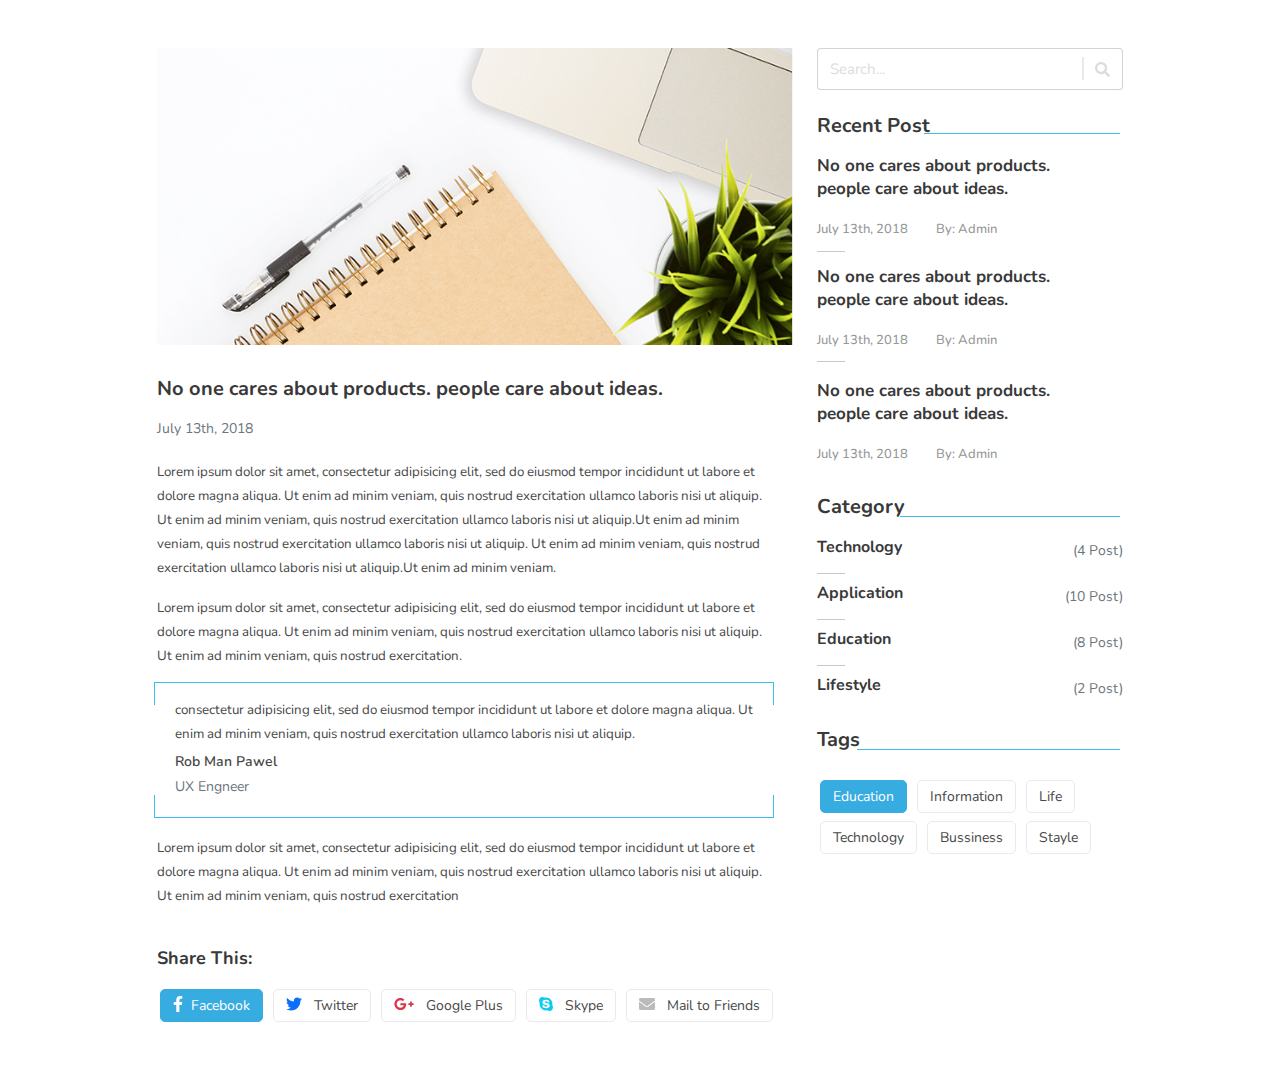
==== blog-page-details.html @ 8f1d8640 "Blog-Post Page Section And Blog Details Page Section Done" ====
<!DOCTYPE html>
<html lang="en">
<head>

 <!--   |---------------------------|
       |      Meta Tags Here       |
      |---------------------------| -->
	<!-- Charecter set -->
	<meta charset="UTF-8">
	<!--turn off IE compatibility mode -->
	<meta http-equiv="X-UA-Compatible" content="IE=edge">
	<!-- View Port -->
	<meta name="viewport" content="width=device-width, initial-scale=1.0" />

 <!--   |---------------------------|
       |    Website Onpage SEO     |
      |---------------------------| -->
	
  <!-- this is title -->
	<title>Apps Landing Blog Website</title>
	<!-- Keyword -->
	<meta name="Keyword" content=" apps landing page, blog website, blog page, blog apps page">
	<!-- Meta Description -->
	<meta name="description" content="160 characters">

      <!--
       |---------------------------|
       |    All Css File Here      |
       |---------------------------|
       -->
	
  	<!-- css for bootstrap -->
	<link rel="stylesheet" href="./assets/css/bootstrap.min.css">

	<!-- css for Fontawesome -->
	<link rel="stylesheet" type="text/css" href="./assets/css/all.min.css">

	<!-- responsive css file -->
	<link rel="stylesheet" type="text/css" href="./assets/css/responsive.css">

	<!-- nunito fonts  -->
	<link rel="preconnect" href="https://fonts.googleapis.com">
	<link rel="preconnect" href="https://fonts.gstatic.com" crossorigin>
	<link href="https://fonts.googleapis.com/css2?family=Nunito:wght@400;700&display=swap" rel="stylesheet">

	<!-- my css file -->
	<link rel="stylesheet" type="text/css" href="./assets/css/style.css">
	

</head>
<body>

<!--    |....................................|
       |			Content Here			|
      |....................................| -->
<!-- 			NOTE: 
	1. Here We have used font awesome 5, don't take font awesome 6 icons. Use font awesome 5 icons here 
	2. We have used bootstrap 5, so don't use bootstrap 4 codes.
	3. Before write code, go to trello once more, look at your work, which section you are mentioned.
	4. In the below, comments your name side of your working section

-->

<!--banner -- Our Blog Details Start-->
<!--banner -- Our Blog Details End-->



<!-- font-family: 'Nunito', sans-serif; -->


	
	<!-- --------------------------------------
			Blog Post Start
	---------------------------------------- -->
	<section class="my-5 blog-post">
		<div class="container custom-width">
			<div class="row">
				<!-- left sidebar blog content area start-->
				<div class="col-lg-8 left-sidebar">
					<div class="card border-0 mb-4">
						<img src="images/blog-img5.jpg" class="card-img-top img-fluid" alt="Blog Image">
						<div class="card-body mt-3 ps-0">
							<h5 class="card-title heading-color">No one cares about products. people care about ideas.</h5>
							<p class="card-text pt-1 pb-3"><small class="text-muted">July 13th, 2018</small></p>
							<p class="card-text paragraph">Lorem ipsum dolor sit amet, consectetur adipisicing elit, sed do eiusmod tempor incididunt ut labore et dolore magna aliqua. Ut enim ad minim veniam, quis nostrud exercitation ullamco laboris nisi ut aliquip. Ut enim ad minim veniam, quis nostrud exercitation ullamco laboris nisi ut aliquip.Ut enim ad minim veniam, quis nostrud exercitation ullamco laboris nisi ut aliquip. Ut enim ad minim veniam, quis nostrud exercitation ullamco laboris nisi ut aliquip.Ut enim ad minim veniam.</p>

							<p class="card-text paragraph pt-3">Lorem ipsum dolor sit amet, consectetur adipisicing elit, sed do eiusmod tempor incididunt ut labore et dolore magna aliqua. Ut enim ad minim veniam, quis nostrud exercitation ullamco laboris nisi ut aliquip. Ut enim ad minim veniam, quis nostrud exercitation.</p>

							<div class="rob-man">
								<p class="card-text paragraph pt-3">consectetur adipisicing elit, sed do eiusmod tempor incididunt ut labore et dolore magna aliqua. Ut enim ad minim veniam, quis nostrud exercitation ullamco laboris nisi ut aliquip. </p>
								<h6 class="pt-2">Rob Man Pawel</h6>
								<p class="card-text pb-3"><small class="text-muted">UX Engneer</small></p>
							</div>

							<p class="card-text paragraph pt-1">Lorem ipsum dolor sit amet, consectetur adipisicing elit, sed do eiusmod tempor incididunt ut labore et dolore magna aliqua. Ut enim ad minim veniam, quis nostrud exercitation ullamco laboris nisi ut aliquip. Ut enim ad minim veniam, quis nostrud exercitation </p>
						</div>
					</div>
					<div class="share">
						<h6 class="card-title fw-bold heading-color">Share This:</h6>
						<div class="tags mt-3">
							<a href="#" class="active"><i class="fab fa-facebook-f"></i> &nbsp;Facebook</a>
							<a href="#"><i class="fab fa-twitter text-primary"></i> &nbsp; Twitter</a>
							<a href="#"><i class="fab fa-google-plus-g text-danger"></i> &nbsp; Google Plus</a>
							<a href="#"><i class="fab fa-skype text-info"></i> &nbsp; Skype</a>
							<a href="#" class=""><i class="fas fa-envelope envelop"></i> &nbsp; Mail to Friends</a>
						</div>
					</div>

				</div>
				<!-- left sidebar blog content area end-->

				<!-- right sidebar recent post area start-->
				<div class="col-lg-4 right-sidebar margin">
					<div class="input-group mb-3">
						<input type="text" class="form-control py-2 border-end-0" placeholder="Search...">
						<span class="input-group-text bg-transparent border-start-0" id="basic-addon1"><i class="fas fa-search"></i></span>
					</div>
					<!-- recent post -->
					<div class="recent-post mt-4">
						<h4 class="text-capitalize heading-color">recent post</h4>
						<div class="card border-0">
							<div class="card-body ps-0 pb-1">
								<h5 class="card-title pb-2 heading-color">No one cares about products. people care about ideas.</h5>
								<h6 class="card-subtitle mb-2 text-muted d-inline-block">July 13th, 2018</h6>
								<h6 class="card-subtitle mb-2 text-muted d-inline-block ps-4">By: Admin</h6>
								<hr>
							</div>
						</div>
						<div class="card border-0">
							<div class="card-body ps-0 pb-2 pt-1">
								<h5 class="card-title pb-2 heading-color">No one cares about products. people care about ideas.</h5>
								<h6 class="card-subtitle mb-2 d-inline-block">July 13th, 2018</h6>
								<h6 class="card-subtitle mb-2 d-inline-block ps-4">By: Admin</h6>
								<hr>
							</div>
						</div>
						<div class="card border-0">
							<div class="card-body ps-0 pb-2 pt-1">
								<h5 class="card-title pb-2 heading-color">No one cares about products. people care about ideas.</h5>
								<h6 class="card-subtitle mb-2 d-inline-block">July 13th, 2018</h6>
								<h6 class="card-subtitle mb-2 d-inline-block ps-4">By: Admin</h6>
							</div>
						</div>
					</div>

					<!-- categories -->
					<div class="categories mt-3">
						<h4 class="text-capitalize heading-color">category</h4>
						<ul class="ps-0 pt-3  d-flex justify-content-between">
							<li class="fw-bold heading-color">Technology</li>
							<p class="card-text"><small class="text-muted">(4 Post)</small></p>
						</ul>
						<hr>
						<ul class="ps-0 pt-0 d-flex justify-content-between">
							<li class="fw-bold heading-color">Application</li>
							<p class="card-text"><small class="text-muted">(10 Post)</small></p>
						</ul>
						<hr>
						<ul class="ps-0 pt-0 d-flex justify-content-between">
							<li class="fw-bold heading-color">Education</li>
							<p class="card-text"><small class="text-muted">(8 Post)</small></p>
						</ul>
						<hr>
						<ul class="ps-0 pt-0 d-flex justify-content-between">
							<li class="fw-bold heading-color">Lifestyle</li>
							<p class="card-text"><small class="text-muted">(2 Post)</small></p>
						</ul>
					</div>

					<!-- tags -->
					<div class="tags mt-4">
						<h4 class="text-capitalize mb-4 heading-color">tags</h4>
						<a href="#" class="active">Education</a>
						<a href="#">Information</a>
						<a href="#">Life</a>
						<a href="#">Technology</a>
						<a href="#">Bussiness</a>
						<a href="#">Stayle</a>
					</div>
				</div>
				<!-- right sidebar recent post area end-->
			</div>
		</div>
	</section>
	<!-- --------------------------------------
			Blog Post end
	---------------------------------------- -->






<!-- footer section Start -->
<!-- footer section End -->





	<!--|---------------------------|
       |    All Js File Here       |
      |---------------------------| -->
	<!-- jQuery 3.5.1 Verson File -->
	<script src="./assets/js/jquery-3.5.1.js"></script>
	<!-- js for popper -->
	<script src="./assets/js/popper.js"></script>
	<!-- js fo bootstrap -->
	<script src="./assets/js/bootstrap.min.js"></script>
	<!-- js for fontawesome -->
	<script src="./assets/js/all.min.js"></script>
	<!-- External js  -->
	<script src="./assets/js/app.js"></script>


</body>
</html>
---- assets/css/responsive.css ----
/*Blog Post Responsive Start*/
.custom-width{
	width: 990px;
}
.right-sidebar .recent-post h4,
.right-sidebar .categories h4,
.tags h4{
	position: relative;
}
.right-sidebar .recent-post h4::after{
  content: '';
  display: block;
  clear: both;
  border-bottom: 1px solid #3CBCED;
  position: absolute;
  top: 78%;
  left: 35%;
  height: 1px;
  width: 64%;
}
.right-sidebar .categories h4::after{
   content: '';
  display: block;
  clear: both;
  border-bottom: 1px solid #3CBCED;
  position: absolute;
  top: 88%;
  left: 27%;
  height: 1px;
  width: 72%;
}
.tags h4::after{
   content: '';
  display: block;
  clear: both;
  border-bottom: 1px solid #3CBCED;
  position: absolute;
  top: 88%;
  left: 13%;
  height: 1px;
  width: 86%;
}
@media all and (max-width: 768px){
	.custom-width{
		width: inherit;
	}
	.right-sidebar .recent-post h4::after{
		left: 20% !important;
		width: 80% !important;
		top: 82% !important;
	}
	.right-sidebar .categories h4::after{
		left: 15% !important;
		width: 85% !important;
	}
	.tags h4::after{
		left: 8% !important;
		width: 92% !important;	
	}
	.blog-post .card .paragraph{
		font-size: 14px;
		line-height: 28px;
	}
	.pagination{
		justify-content: center !important;
	}
}
@media all and (max-width: 988px){
	.margin{
		margin-top: 50px;
	}
	.right-sidebar .recent-post h4::after{
		left: 16%;
		width: 84%;
	}
	.right-sidebar .categories h4::after{
		left: 11%;
		width: 89%;
	}
	.tags h4::after{
		left: 5%;
		width: 95%;
	}
}
@media all and (max-width: 384px){
	.right-sidebar .recent-post h4::after{
		left: 29% !important;
		width: 71% !important;
	}
	.right-sidebar .categories h4::after{
		left: 22% !important;
		width: 78% !important;
	}
	.tags h4::after{
		left: 11% !important;
		width: 89% !important;
	}
	.blog-post .card .mybtn{
		font-size: 14px !important;
	}
	.rob-man{
	  padding: 0 10px;;
	}
	.rob-man::before{
		width: 105%;
	}
	.rob-man::after{
		width: 105%;
	}
}
/*Blog Post Responsive End*/
---- assets/css/style.css ----
/*----------------------------------------------------------------------------------

	Template Name: Apps Landing Blog Website
	Template URL: "Demo Live server here"
	Description: Blog website for Multiple pages
	Author: Muhammad Asif
	Author URL: https://www.muhammadasif10.blogspot.com
	License: MIT LICENSE 
	Version: 
-----------------------------------------------------------------------------------

	1. Typography
	2. Header Area
	3. Getting Started
	4. Design Area
	5. Community Area
	6. Subscribe Area
	7. Download Area
	8. Footer Area
-----------------------------------------------------------------------------------*/


/************** 1. Typography ************************/
*,
*::after,
*::before{
	margin: 0;
	padding: 0;
	box-sizing: border-box;
	list-style: none;
	text-decoration: none;
}

h1, 
h2, 
h3, 
h4, 
h5, 
h6, 
a, 
p,
ul{
	margin: 0;
}
p{
	/* color: #848789; */
	line-height: 30px;
}

body{
	scroll-behavior: smooth;
}

/* Nav Bar section Start */
/* Nav Bar section End */






/* Hero section Start */
/* Hero section End */






/* Why use this app section Start */
/* Why use this app section End */






/* Awesome apps features Start */
/* Awesome apps features End */






/* Apps screenshots Start */
/* Apps screenshots End */







/* How does this app work Start */
/* How does this app work End */







/* Easy Pricing plan Start */
/* Easy Pricing plan End */






/* Latest story Start */
/* Latest story End */






/* Footer section Start */
/* Footer section End */




/* ===========Blog Page Details========= */

/* banner -- Read from our blogs Start */
/* banner -- Read from our blogs End */







/* Blog Posts Section Start */
/* Blog Posts Section End */





/* Footer section Start */
/* Footer section End */




/* =============Blog Post=============== */

/* Our Blog Details Start */
/* Our Blog Details End */

         
/*--------------------------------
				Blog Post Start
--------------------------------*/
.blog-post{
	font-family: 'Nunito', sans-serif !important;
}
.heading-color{
	color: #393939 !important;
}
.blog-post .card .card-title,
.blog-post .mybtn,
.page-item .page-link,
.right-sidebar h4{
	font-weight: 700;
}
.blog-post .card .card-title,
.right-sidebar h4{
	font-size: 20px;
}
.blog-post .card .paragraph{
	color: #484848;
	font-size: 13.3px;
	line-height: 24px;
}
.blog-post .card .mybtn{
	background-image: linear-gradient(to right, #00baff 0%, #0af 21%, #133272 100%);
	border-radius: 50px;
	padding: 6px 35px;
	transition-delay: 1s;
	font-size: 15px;
}
.blog-post .mybtn:hover{
	background-image: linear-gradient(to left, #00baff 0%, #0af 21%, #133272 100%);
}
/*pagination*/
.page-item .page-link{
	border-radius: 50px !important;
	padding: 5px 12px;
	font-size: 17px;
	text-align: center;
	height: 35px;
	width: 35px;
}
.page-item:first-child .page-link{
	margin-right: 30px;
}
.page-item:first-child .page-link:hover{
	background: #39bced;
	border: 1px solid #39bced;
	color: white;
}
.page-item:first-child .page-link,
.page-item .link{
	border: 1px solid #e1e0e0;
	color: #39bced;
}
.page-item:last-child .page-link{
	background: #39bced;
	border: 1px solid #39bced;
	margin-left: 15px;
}
.page-item .link{
	color: #484848;
	position: relative;
	margin: 0 17px;
}
.page-link.link::before {
  content: '';
  display: block;
	clear: both;
	border: 1px solid #e1e0e0;
	width: 17px;
	transform: rotate(0deg);
	position: absolute;
	top: 49%;
	left: -50%;
}
.page-item:nth-child(5) .page-link::after{
	content: '';
  display: block;
	clear: both;
	border: 1px solid #e1e0e0;
	width: 17px;
	transform: rotate(0deg);
	position: absolute;
	top: 49%;
	right: -50%;
}
/*right-sidebar*/
.right-sidebar input::placeholder,
.right-sidebar .input-group span{
	color: #dcdce0 !important;
	font-size: 15px;
}
.right-sidebar .input-group span{
	position: relative;
}
.right-sidebar .input-group span::before{
	content: '';
	display: block;
	clear: both;
	border: 1px solid #dddde09c;
	position: absolute;
	top: 20%;
	left: -2%;
	height: 23px;
	width: 1px;
}
.tags a{
	text-decoration: none;
	padding: 5px 12px;
	margin: 4px 3px;
	display: inline-block;
	border-radius: 5px;
	border: 1px solid #dddde09c;
	color: #484848;
	font-size: 14px;
}
.tags .active,
.tags a:hover,
.tags a:hover .svg-inline--fa{
	background: #36ace1;
	color: white !important;
	border: 1px solid #36ace1;
}
.tags .svg-inline--fa{
	font-size: 16px !important;
}
.right-sidebar .recent-post .card-title{
	font-size: 17px;
	line-height: 23px;
}
.right-sidebar .recent-post .card-subtitle{
	font-size: 13px;
	color: #969898 !important;
}
.right-sidebar hr{
	margin: 5px 0 !important;
	width: 28px;
}
.right-sidebar .categories hr{
	margin: 7px 0 !important;
}
/*blog-details page */
.rob-man{
  padding: 0 18px;
  margin: 14px 0;
  position: relative;
}
.rob-man::after {
  content: '';
  display: block;
  clear: both;
  border-bottom: 1px solid #3CBCED;
  border-right: 1px solid #3CBCED;
  height: 23px;
  width: 100%;
  border-left: 1px solid #3CBCED;
  position: absolute;
  bottom: 0;
  left: -3px;
}
.rob-man::before {
  content: '';
	display: block;
	clear: both;
	border-top: 1px solid #3CBCED;
	border-right: 1px solid #3CBCED;
	height: 23px;
	width: 100%;
	border-left: 1px solid #3CBCED;
	position: absolute;
	top: 0;
	left: -3px;
}
.rob-man h6{
	font-size: 14px;
	font-weight: 600;
	color: #484848;
}
.share h6{
	font-size: 18px;
}
.share .envelop{
	color: #bbbbbb;
}
/*--------------------------------
				Blog Post End
--------------------------------*/





/* Related Post + Comments start */
/* Related Post + Comments end */







/* Footer section Start */
/* Footer section End */
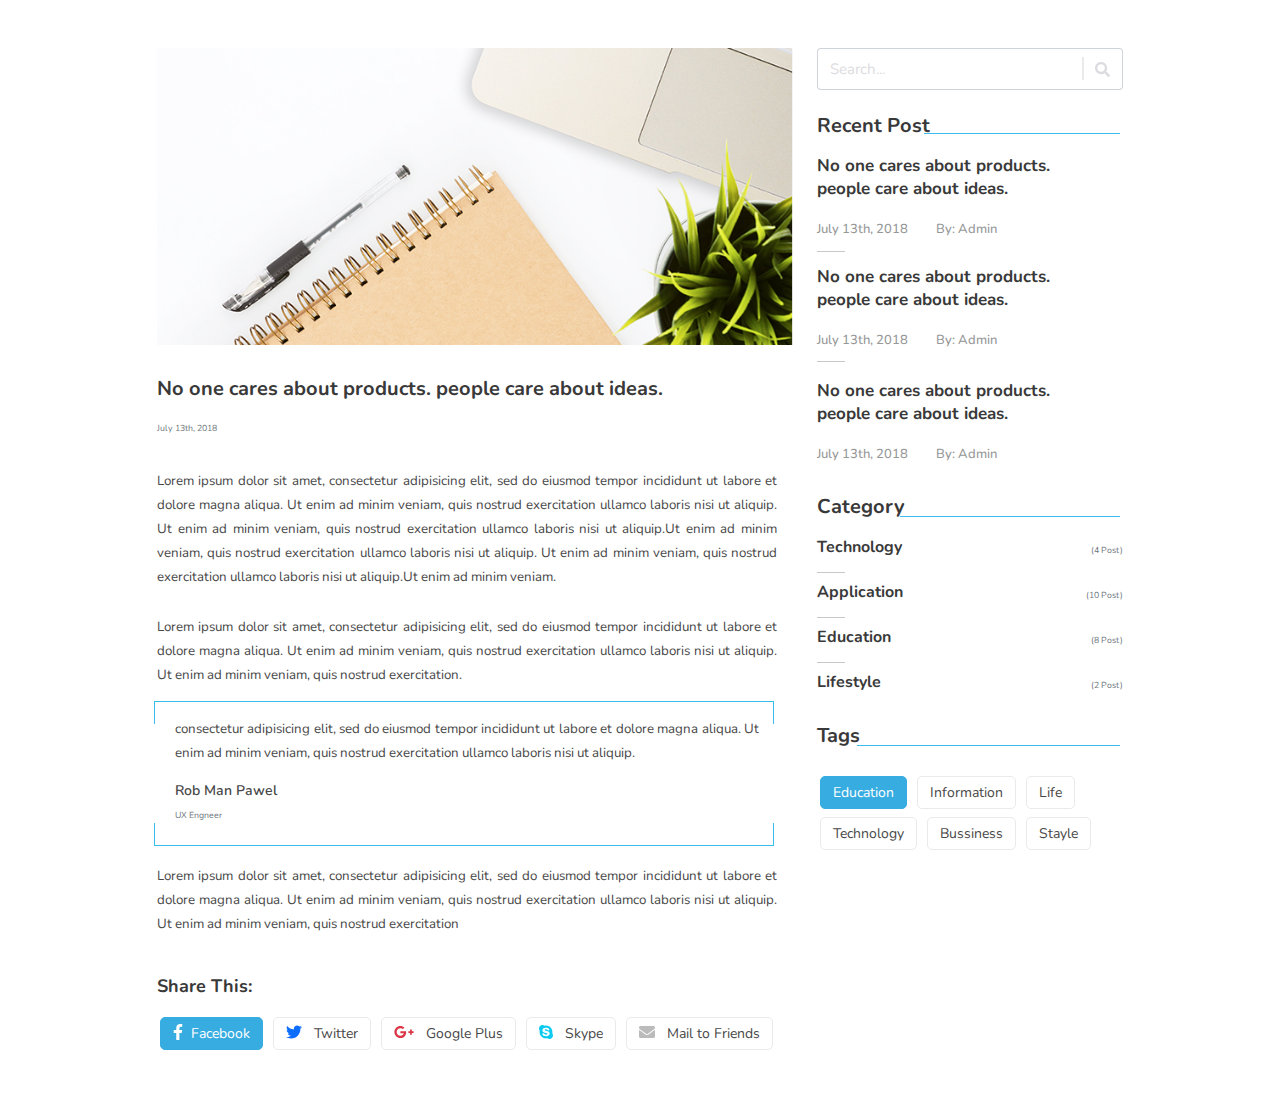
==== commit 4e03aeb8: "merge #2 section from Sadia & did Awesome work" ====
--- a/blog-page-details.html
+++ b/blog-page-details.html
@@ -71,7 +71,7 @@
 
 	
 	<!-- --------------------------------------
-			Blog Post Start
+			Blog Post Start Sadia Haque
 	---------------------------------------- -->
 	<section class="my-5 blog-post">
 		<div class="container custom-width">
--- a/assets/css/responsive.css
+++ b/assets/css/responsive.css
@@ -1,4 +1,5 @@
-/*Blog Post Responsive Start*/
+
+/*Blog Post Responsive Start Sadia Haque*/
 .custom-width{
 	width: 990px;
 }
@@ -108,4 +109,152 @@
 		width: 105%;
 	}
 }
-/*Blog Post Responsive End*/+/*Blog Post Responsive End Sadia Haque*/
+
+
+/* ---Awesome app feature start--- */
+@media only screen and (max-width: 990px) {
+	.vertical-row {
+	 width: 100%;
+	}
+	.profile-logo img{
+		width: 15%;
+		position:absolute;
+		top: 50%;
+		left: 15%;
+	}
+  }
+
+@media only screen and (max-width: 770px) {
+	.vertical-row {
+	 width: 100%;
+	}
+	.profile-logo img{
+		width: 15%;
+		position:absolute;
+		top: 90%;
+		left: 15%;
+	}
+	.make-profile h3,p{
+		margin-bottom: 0;
+	}
+	.make-profile p{
+		line-height: 80%;
+	}
+  }
+  @media only screen and (max-width: 576px) {
+	.vertical-row {
+	 width: 100%;
+	}
+	.profile-logo img{
+		width: 4%;
+		position:absolute;
+		top: 20%;
+		left: 15%;
+	}
+  
+    .vertical-row-profile{
+        position: absolute;
+        margin-top: 2px;
+    }
+    .make-profile{
+
+        position: absolute;
+        left: 20%;
+        bottom: 0;
+        }
+
+    .make-profile h3{
+        font-size: 7px;
+    }
+	.make-profile h3,p{
+		margin-bottom: 0;
+	}
+	.make-profile p{
+
+		font-size: 5px;
+	}
+  }
+/* ---Awesome app feature End--- */
+
+/* How does this app work Start */
+@media  (min-width: 1414px){
+	.bg1 img{
+	  height: 250px;
+	  width: 100%;
+
+	  position: relative;
+	  overflow: hidden;
+	  display: block;
+}
+.bg2 img{
+	 height: 250px;
+	 width: 100%;
+	 position: absolute;
+  
+    top: 25px;
+    right: 50px;
+    z-index: 1;
+    
+
+      
+}
+.root{
+	 position: relative;
+
+}
+.right{
+	 height: 190px;
+    width: 250px;
+    position: absolute;
+    top: 120px;
+    right: 540px;
+    display: block;
+    z-index: 1;
+
+}
+
+
+}
+@media  (max-width: 768px) {
+	.write{
+	margin-top: 220px;
+}
+
+.bg1 img{
+	  height: 250px;
+	  width: 300px;
+
+	  position: relative;
+	  overflow: hidden;
+	  display: block;
+}
+.bg2 img{
+	 height: 250px;
+	 width: 325px;
+	 position: absolute;
+  
+    top: 25px;
+    right: 50px;
+    z-index: 1;
+    
+
+      
+}
+.root{
+	 position: relative;
+
+}
+.right{
+	 height: 190px;
+    width: 150px;
+    position: absolute;
+    top: 570px;
+    right: 240px;
+    display: block;
+    z-index: 1;
+
+}
+ 
+}
+/* How does this app work End */
--- a/assets/css/style.css
+++ b/assets/css/style.css
@@ -49,6 +49,8 @@
 
 body{
 	scroll-behavior: smooth;
+	margin: 0;
+	padding: 0;
 }
 
 /* Nav Bar section Start */
@@ -76,14 +78,122 @@
 
 
 /* Awesome apps features Start */
-/* Awesome apps features End */
-
-
-
-
-
-
-/* Apps screenshots Start */
+.container-back{
+	background-image: url("images/pricing-bg.png");
+	height: 400px;
+	z-index: 999;
+}
+.awesome h2{
+	padding: 30px;
+	text-align: center;
+}
+.awesome p{
+	padding: 0 100px;
+	text-align: center;
+}
+.img img{
+	width: 100%;
+	padding: 30px;
+}
+.angle {
+color:  #36ace1;
+background: #d7eef9;
+margin: 5px;
+border: 0;
+width: 30px;
+height: 30px;
+border-radius: 50%;
+text-align: center;
+padding: 0px 2px;
+
+
+}
+.angle:hover{
+	color: #d7eef9;
+	background: #36ace1;
+}
+
+
+.vertical-row{
+	margin-left: 20px;
+	border-left: 1px solid #36ace1;
+	height: 28%;
+	position: relative;
+}
+.profile-logo img{
+	width: 15%;
+	position:absolute;
+	top: 20%;
+	left: 15%;
+}
+.vertical-row-profile{
+	position: absolute;
+	margin-top: 50px;
+}
+
+.vertical-row-in1{
+	border: 1px solid #22499c;
+	margin-left: 20px;
+}
+.vertical-row-in2{
+	border: 1px solid #22499c;
+	margin-left: 20px;
+	display: none;
+	
+}
+.vertical-row-in3{
+	border: 1px solid #22499c;
+	margin-left: 20px;
+	display: none;
+	
+}
+.make-profile{
+position: absolute;
+right: 0;
+left: 40%;
+margin-top: 45px;
+}
+.make-profile h3{
+	font-weight: bold;
+}
+.make-profile h3,p{
+	text-align: justify;
+    font-size: 10px;
+	margin-bottom: 10px;
+}
+.make-profile p{
+	line-height: 100%;
+}
+ /* Awesome apps features End */
+ /* Apps screenshots Start */
+/* Slider CSS */
+.carousel {
+	position: relative;
+	height: 600px;
+	margin-top: 150px;
+	perspective: 1500px;
+  }
+  
+  .carousel .carousel-item {
+	width: 250px;
+  }
+  
+  .carousel .carousel-item img {
+	height: 300px;
+	max-width: 170px;
+	transform: translateX(1px) translateY(-90px);
+  }
+  
+  .mobile {
+	width: 257px;
+	height: 349px;
+	position: absolute;
+	top: 40%;
+	left: 49%;
+	transform: translate(-50%, -50%);
+	z-index: 1000,
+  }
+ 
 /* Apps screenshots End */
 
 
@@ -92,7 +202,49 @@
 
 
 
+
+
+
+
 /* How does this app work Start */
+.write{
+	margin-top: 220px;
+}
+
+.bg1 img{
+	  height: 500px;
+	  width: 600px;
+
+	  position: relative;
+	  overflow: hidden;
+	  display: block;
+}
+.bg2 img{
+	 height: 500px;
+	 width: 650px;
+	 position: absolute;
+  
+    top: 50px;
+    right: 55px;
+    z-index: 1;
+    
+
+      
+}
+.root{
+	 position: relative;
+
+}
+.right{
+	 height: 400px;
+    width: 396px;
+    position: absolute;
+    top: 142px;
+    right: 280px;
+    display: block;
+    z-index: 1;
+
+}
 /* How does this app work End */
 
 
@@ -102,6 +254,73 @@
 
 
 /* Easy Pricing plan Start */
+.card0{
+	  position: relative;
+	   overflow: hidden;
+  
+  width: 100%;
+  height: 430px;
+  box-shadow: 0 8px 16px 0 rgba(0,0,0,0.2);
+}
+.card1{
+	  position: relative;
+	   overflow: hidden;
+  
+  width: 100%;
+  height: 450px;
+  box-shadow: 0 8px 16px 0 rgba(0,0,0,0.2);
+}
+.card2{
+	  position: relative;
+	   overflow: hidden;
+  
+  width: 100%;
+  height: 480px;
+  box-shadow: 0 8px 16px 0 rgba(0,0,0,0.2);
+}
+
+.card0 img{
+	height: 288px;
+	width: 130px;
+}
+.card1 img{
+	height: 288px;
+	width: 130px;
+}
+.card2 img{
+	height: 288px;
+	width: 130px;
+}
+.txt{
+	  position: absolute;
+  
+      top: 90px;
+      right: 15px;
+
+}
+.card-body h2{
+
+	background: -webkit-linear-gradient(#39bced, #22499c);
+	background-clip: text;
+	-webkit-text-fill-color: transparent;
+
+}
+.access{
+	color: #39bced;
+}
+.btn-grad {
+         	background-image: linear-gradient(to right, #39bced 0%, #3090ce  51%, #22499c  100%);
+         	border-radius: 50px;
+         
+          }
+
+.btn-grad1 {
+         	background-color:#39bced;
+         	border-radius: 50px;
+         
+          }
+
+
 /* Easy Pricing plan End */
 
 
@@ -114,6 +333,8 @@
 
 
 
+         
+         
 
 
 
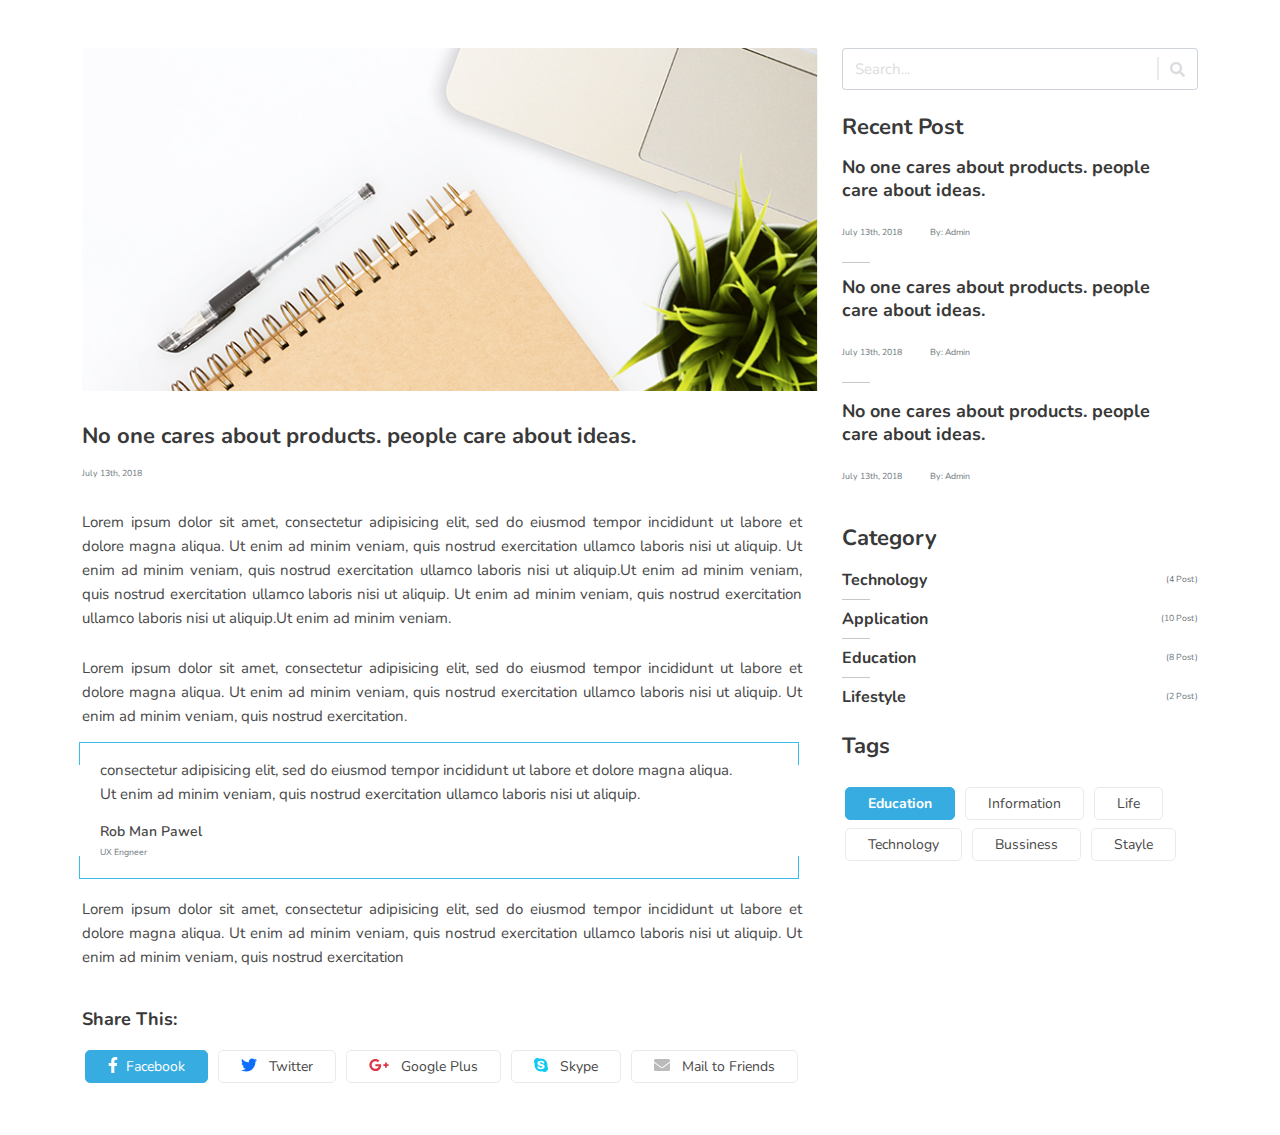
==== commit 0d0249c3: "Merge 3643eb46bd859b2c35d07d38081a5dc893aaad3b into 0aaa6faa143c7d5b6778c1097dc2ff122cf1b5f2" ====
--- a/blog-page-details.html
+++ b/blog-page-details.html
@@ -74,7 +74,7 @@
 			Blog Post Start Sadia Haque
 	---------------------------------------- -->
 	<section class="my-5 blog-post">
-		<div class="container custom-width">
+		<div class="container">
 			<div class="row">
 				<!-- left sidebar blog content area start-->
 				<div class="col-lg-8 left-sidebar">
@@ -88,7 +88,7 @@
 							<p class="card-text paragraph pt-3">Lorem ipsum dolor sit amet, consectetur adipisicing elit, sed do eiusmod tempor incididunt ut labore et dolore magna aliqua. Ut enim ad minim veniam, quis nostrud exercitation ullamco laboris nisi ut aliquip. Ut enim ad minim veniam, quis nostrud exercitation.</p>
 
 							<div class="rob-man">
-								<p class="card-text paragraph pt-3">consectetur adipisicing elit, sed do eiusmod tempor incididunt ut labore et dolore magna aliqua. Ut enim ad minim veniam, quis nostrud exercitation ullamco laboris nisi ut aliquip. </p>
+								<p class="card-text paragraph pt-3">consectetur adipisicing elit, sed do eiusmod tempor incididunt ut labore et dolore magna aliqua. <br>Ut enim ad minim veniam, quis nostrud exercitation ullamco laboris nisi ut aliquip. </p>
 								<h6 class="pt-2">Rob Man Pawel</h6>
 								<p class="card-text pb-3"><small class="text-muted">UX Engneer</small></p>
 							</div>
@@ -97,7 +97,7 @@
 						</div>
 					</div>
 					<div class="share">
-						<h6 class="card-title fw-bold heading-color">Share This:</h6>
+						<h6 class="card-title heading-color">Share This:</h6>
 						<div class="tags mt-3">
 							<a href="#" class="active"><i class="fab fa-facebook-f"></i> &nbsp;Facebook</a>
 							<a href="#"><i class="fab fa-twitter text-primary"></i> &nbsp; Twitter</a>
@@ -122,24 +122,24 @@
 						<div class="card border-0">
 							<div class="card-body ps-0 pb-1">
 								<h5 class="card-title pb-2 heading-color">No one cares about products. people care about ideas.</h5>
-								<h6 class="card-subtitle mb-2 text-muted d-inline-block">July 13th, 2018</h6>
-								<h6 class="card-subtitle mb-2 text-muted d-inline-block ps-4">By: Admin</h6>
+								<p class="card-text pb-1 d-inline-block"><small class="text-muted">July 13th, 2018</small></p>
+								<p class="card-text pb-1 d-inline-block ps-4"><small class="text-muted">By: Admin</small></p>
 								<hr>
 							</div>
 						</div>
 						<div class="card border-0">
 							<div class="card-body ps-0 pb-2 pt-1">
 								<h5 class="card-title pb-2 heading-color">No one cares about products. people care about ideas.</h5>
-								<h6 class="card-subtitle mb-2 d-inline-block">July 13th, 2018</h6>
-								<h6 class="card-subtitle mb-2 d-inline-block ps-4">By: Admin</h6>
+								<p class="card-text pb-1 d-inline-block"><small class="text-muted">July 13th, 2018</small></p>
+								<p class="card-text pb-1 d-inline-block ps-4"><small class="text-muted">By: Admin</small></p>
 								<hr>
 							</div>
 						</div>
 						<div class="card border-0">
 							<div class="card-body ps-0 pb-2 pt-1">
 								<h5 class="card-title pb-2 heading-color">No one cares about products. people care about ideas.</h5>
-								<h6 class="card-subtitle mb-2 d-inline-block">July 13th, 2018</h6>
-								<h6 class="card-subtitle mb-2 d-inline-block ps-4">By: Admin</h6>
+								<p class="card-text pb-1 d-inline-block"><small class="text-muted">July 13th, 2018</small></p>
+								<p class="card-text pb-1 d-inline-block ps-4"><small class="text-muted">By: Admin</small></p>
 							</div>
 						</div>
 					</div>
@@ -148,30 +148,30 @@
 					<div class="categories mt-3">
 						<h4 class="text-capitalize heading-color">category</h4>
 						<ul class="ps-0 pt-3  d-flex justify-content-between">
-							<li class="fw-bold heading-color">Technology</li>
+							<li class="heading-color">Technology</li>
 							<p class="card-text"><small class="text-muted">(4 Post)</small></p>
 						</ul>
 						<hr>
 						<ul class="ps-0 pt-0 d-flex justify-content-between">
-							<li class="fw-bold heading-color">Application</li>
+							<li class="heading-color">Application</li>
 							<p class="card-text"><small class="text-muted">(10 Post)</small></p>
 						</ul>
 						<hr>
 						<ul class="ps-0 pt-0 d-flex justify-content-between">
-							<li class="fw-bold heading-color">Education</li>
+							<li class="heading-color">Education</li>
 							<p class="card-text"><small class="text-muted">(8 Post)</small></p>
 						</ul>
 						<hr>
 						<ul class="ps-0 pt-0 d-flex justify-content-between">
-							<li class="fw-bold heading-color">Lifestyle</li>
+							<li class="heading-color">Lifestyle</li>
 							<p class="card-text"><small class="text-muted">(2 Post)</small></p>
 						</ul>
 					</div>
 
 					<!-- tags -->
 					<div class="tags mt-4">
-						<h4 class="text-capitalize mb-4 heading-color">tags</h4>
-						<a href="#" class="active">Education</a>
+						<h4 class="text-capitalize fw-bold mb-4 heading-color">tags</h4>
+						<a href="#" class="active fw-bold">Education</a>
 						<a href="#">Information</a>
 						<a href="#">Life</a>
 						<a href="#">Technology</a>
@@ -186,6 +186,13 @@
 	<!-- --------------------------------------
 			Blog Post end
 	---------------------------------------- -->
+
+
+
+
+
+<!-- Related post + comments start -->
+<!-- Related post + comments end -->
 
 
 
--- a/assets/css/responsive.css
+++ b/assets/css/responsive.css
@@ -1,3 +1,7 @@
+<<<<<<< HEAD
+/*Blog Post Responsive Start*/
+.right-sidebar h4{
+=======
 
 /*Blog Post Responsive Start Sadia Haque*/
 .custom-width{
@@ -6,6 +10,7 @@
 .right-sidebar .recent-post h4,
 .right-sidebar .categories h4,
 .tags h4{
+>>>>>>> d60d25ec4ef8da4c1c309f8411ab5d2e936ce1c7
 	position: relative;
 }
 .right-sidebar .recent-post h4::after{
@@ -15,9 +20,9 @@
   border-bottom: 1px solid #3CBCED;
   position: absolute;
   top: 78%;
-  left: 35%;
+  left: 33%;
   height: 1px;
-  width: 64%;
+  width: 67%;
 }
 .right-sidebar .categories h4::after{
    content: '';
@@ -26,9 +31,9 @@
   border-bottom: 1px solid #3CBCED;
   position: absolute;
   top: 88%;
-  left: 27%;
+  left: 26%;
   height: 1px;
-  width: 72%;
+  width: 74%;
 }
 .tags h4::after{
    content: '';
@@ -37,26 +42,23 @@
   border-bottom: 1px solid #3CBCED;
   position: absolute;
   top: 88%;
-  left: 13%;
+  left: 12%;
   height: 1px;
-  width: 86%;
+  width: 88%;
 }
 @media all and (max-width: 768px){
-	.custom-width{
-		width: inherit;
-	}
 	.right-sidebar .recent-post h4::after{
-		left: 20% !important;
-		width: 80% !important;
+		left: 23% !important;
+		width: 77% !important;
 		top: 82% !important;
 	}
 	.right-sidebar .categories h4::after{
-		left: 15% !important;
-		width: 85% !important;
+		left: 18% !important;
+		width: 82% !important;
 	}
 	.tags h4::after{
-		left: 8% !important;
-		width: 92% !important;	
+		left: 9% !important;
+  		width: 91% !important;
 	}
 	.blog-post .card .paragraph{
 		font-size: 14px;
@@ -71,48 +73,190 @@
 		margin-top: 50px;
 	}
 	.right-sidebar .recent-post h4::after{
-		left: 16%;
-		width: 84%;
+		left: 17%;
+	width: 83%;
 	}
 	.right-sidebar .categories h4::after{
-		left: 11%;
-		width: 89%;
+		left: 13%;
+		width: 87%;
 	}
 	.tags h4::after{
-		left: 5%;
-		width: 95%;
+		left: 6%;
+		width: 94%;
 	}
 }
 @media all and (max-width: 384px){
 	.right-sidebar .recent-post h4::after{
-		left: 29% !important;
-		width: 71% !important;
+		left: 33% !important;
+		width: 67% !important;
 	}
 	.right-sidebar .categories h4::after{
-		left: 22% !important;
-		width: 78% !important;
+		left: 25% !important;
+		width: 75% !important;
 	}
 	.tags h4::after{
-		left: 11% !important;
-		width: 89% !important;
+		left: 12% !important;
+		width: 88% !important;
 	}
 	.blog-post .card .mybtn{
 		font-size: 14px !important;
 	}
 	.rob-man{
-	  padding: 0 10px;;
-	}
-	.rob-man::before{
-		width: 105%;
-	}
+	  padding: 0 13px !important;
+	}
+	.rob-man::before,
 	.rob-man::after{
-		width: 105%;
+		width: 106% !important;
+	}
+	.blog-post .card .card-title{
+		font-size: 20px !important;
+	}
+	.blog-post .card .paragraph{
+		font-size: 13.5px !important;
+	}
+	.right-sidebar .recent-post .card-title{
+		font-size: 18px !important;
 	}
 }
 /*Blog Post Responsive End Sadia Haque*/
 
 
 /* ---Awesome app feature start--- */
+@media only screen and (max-width: 990px) {
+    .vertical-row {
+     width: 100%;
+    }
+    .profile-logo img{
+        width: 15%;
+        position:absolute;
+        top: 50%;
+        left: 15%;
+    }
+  }
+
+@media only screen and (max-width: 770px) {
+    .vertical-row {
+     width: 100%;
+    }
+    .profile-logo img{
+        width: 15%;
+        position:absolute;
+        top: 90%;
+        left: 15%;
+    }
+    .make-profile h3,p{
+        margin-bottom: 0;
+    }
+    .make-profile p{
+        line-height: 80%;
+    }
+  }
+  @media only screen and (max-width: 576px) {
+    .vertical-row {
+     width: 100%;
+    }
+    .profile-logo img{
+        width: 4%;
+        position:absolute;
+        top: 20%;
+        left: 15%;
+    }
+  
+    .vertical-row-profile{
+        position: absolute;
+        margin-top: 2px;
+    }
+    .make-profile{
+
+        position: absolute;
+        left: 20%;
+        bottom: 0;
+        }
+
+    .make-profile h3{
+        font-size: 7px;
+    }
+    .make-profile h3,p{
+        margin-bottom: 0;
+    }
+    .make-profile p{
+
+        font-size: 5px;
+    }
+  }
+
+@media all and (max-width:500px){
+    /* Hero section Start */
+    .hero {
+
+        background-position: center;
+        background-size: cover;
+    }
+    .hero .content {
+        margin-top: 152px;
+    }
+    h1 {
+        font-size: 26px!important ;
+        
+    }
+    /* Hero section ends */
+
+}
+
+@media all and (max-width:765px){
+
+    /* Hero section Start */
+    .hero .content {
+        margin-top: 60px;
+    }
+    h1 {
+        font-size: 26px!important ;
+        
+    }
+    .hero .image img {
+        margin-left: 105px !important;
+        width: 50% !important;
+    }
+    .app .col-md-4{
+        margin-top: 15px;;
+    }
+    /* Hero section ends */
+
+   
+}
+@media all and (max-width:921px){
+
+    /* Hero section Start */
+    .hero {
+
+        background-position: center;
+        background-size: cover;
+    }
+    .hero .image img {
+        margin-left: 1px;
+        width: 100%;
+    }
+    h1 {
+        font-size: 26px;
+        
+    }
+    /* Hero section ends */
+}
+
+@media all and (max-width:1127px){
+
+    /* Hero section Start */
+    .hero .image img {
+        margin-left: 1px;
+    }
+    h1 {
+        font-size: 26px;
+        
+    }
+    /* Hero section ends */
+}
+
+
 @media only screen and (max-width: 990px) {
 	.vertical-row {
 	 width: 100%;
--- a/assets/css/style.css
+++ b/assets/css/style.css
@@ -17,6 +17,34 @@
 	6. Subscribe Area
 	7. Download Area
 	8. Footer Area
+
+	Blog Post Page
+	-----------------------
+	1. Navbar
+	2. Banner
+	3.Blog Post Section
+		* Left Sidebar
+			- Blog Post
+			- Pagination
+		* Right Sidebar
+			- Search bar
+			- Recent Post
+			- Category
+			- Tags
+
+	Blog Details Page
+	-----------------------
+	1. Navbar
+	2. Banner
+	3.Blog Post Section
+		* Left Sidebar
+			- Single Blog Post
+			- Share Button
+		* Right Sidebar
+			- Search bar
+			- Recent Post
+			- Category
+			- Tags
 -----------------------------------------------------------------------------------*/
 
 
@@ -44,33 +72,151 @@
 }
 p{
 	/* color: #848789; */
-	line-height: 30px;
+	line-height: 22px;
+	
 }
 
 body{
 	scroll-behavior: smooth;
-	margin: 0;
-	padding: 0;
-}
-
-/* Nav Bar section Start */
-/* Nav Bar section End */
-
-
-
-
-
-
-/* Hero section Start */
-/* Hero section End */
-
-
-
-
-
-
-/* Why use this app section Start */
-/* Why use this app section End */
+}
+
+h1{
+	font-size: 48px;
+	color: #2e2e2e;
+	font-family: 'Rubik', sans-serif;
+	font-weight: 700;
+	
+}
+.heading{
+	font-family: 'Rubik', sans-serif;
+	font-weight:500;
+	font-size: 36px;
+	color: #2e2e2e;
+	text-align: center;
+	padding: 80px 0px;
+}
+.para{
+	line-height: 22px;
+	color: #aaa;
+	font-size: 16px;
+	font-weight: 400;
+	text-align: center;
+}
+.title{
+	font-family: 'Nunito', sans-serif;
+	font-weight: bold;
+	font-family: 20px;
+}
+.Btn{
+	display: inline-block;
+	padding: 8px 42px;
+	font-size: 16px;
+	text-align: center;
+	text-decoration: none;
+	border-radius: 50px;
+	background-image:linear-gradient(to right,#39bced , #22499c);
+	color: white;
+	border: 0;
+	font-family: 'Nunito', sans-serif;
+	font-weight: bold;
+}
+
+
+/*====================================== Nav Bar section Start=================================== */
+.navbar .nav-link{
+	color: #aaa;
+
+}
+.navbar .nav-link:hover{
+	color: #39bced !important;
+
+}
+.navbar-light .navbar-toggler {
+    /* color: rgba(0,0,0,.55); */
+    /* border-color: rgba(0, 0, 0,0.1 ); */
+	color: #39bced !important;
+	border-color: #39bced;
+}
+/*====================================== Nav Bar section End ====================================*/
+
+
+
+
+
+
+/*====================================== Hero section Start =====================================*/
+.hero{
+	background-image: url(../../images/hero1.png);
+	height: 650px;
+	background-repeat: no-repeat;
+	background-position: right;
+	background-size: auto;
+
+}
+
+.hero .content{
+	margin-top: 200px;
+}
+.hero .content p{
+	padding: 10px 0px;
+}
+
+.hero .image img{
+	margin-top: 90px;
+	margin-left: 100px;
+}
+
+.hidden{
+	display: none
+  }
+  
+  .sliderContainer{
+	display: flex;
+	justify-content: center
+  }
+  
+  .sliderContainer>div{
+	width: 250px;
+	height: 100px;
+	background-color: #333;
+	color: #fff;
+	font-size: 25px;
+	text-transform: capitalize
+  }
+  
+  
+  .magicStartLoop{
+	display: flex;
+	justify-content: center;
+	align-items: center;
+	opacity: 1;
+	animation: op 200ms linear
+  }
+  
+  @keyframes op{
+	0%{
+	  opacity: 0
+	}
+  
+	100%{
+	  opacity: 1
+	}
+  }
+/*====================================== Hero section End=========================================== */
+
+
+
+
+
+
+/* ====================================Why use this app section Start ============================*/
+
+
+.card:hover {
+    box-shadow: 5px 5px 5px rgba(0, 0, 0, .2)
+}
+
+/*====================================== Why use this app section End ===========================*/
 
 
 
@@ -329,6 +475,12 @@
 
 
 /* Latest story Start */
+.story-title{
+	font-size:20px;
+	font-weight: 500;
+	padding: 10px 0px;
+
+}
 /* Latest story End */
 
 
@@ -347,6 +499,33 @@
 /* ===========Blog Page Details========= */
 
 /* banner -- Read from our blogs Start */
+.bolg-details{
+	background-image: url(../../images/blogd.png);
+	background-position: center;
+	background-repeat: no-repeat;
+	background-size: cover;
+	height: 450px;
+	display: flex;
+	justify-content: center;
+	align-items: center;
+}
+.bolg-details .shihab{
+	display: flex;
+	justify-content: center;
+	padding-top: 50px;
+
+
+
+}
+.bolg-details h3{
+	font-size: 48px;
+	font-weight: 700;
+
+}
+.bolg-details .icon{
+	color: #39bced;
+	margin: 2px 12px 0px 15px;
+}
 /* banner -- Read from our blogs End */
 
 
@@ -356,6 +535,7 @@
 
 
 /* Blog Posts Section Start */
+
 /* Blog Posts Section End */
 
 
@@ -382,20 +562,15 @@
 }
 .heading-color{
 	color: #393939 !important;
-}
-.blog-post .card .card-title,
-.blog-post .mybtn,
-.page-item .page-link,
-.right-sidebar h4{
-	font-weight: 700;
+	font-weight: bold;
 }
 .blog-post .card .card-title,
 .right-sidebar h4{
-	font-size: 20px;
+	font-size: 22px;
 }
 .blog-post .card .paragraph{
 	color: #484848;
-	font-size: 13.3px;
+	font-size: 15px;
 	line-height: 24px;
 }
 .blog-post .card .mybtn{
@@ -484,7 +659,7 @@
 }
 .tags a{
 	text-decoration: none;
-	padding: 5px 12px;
+	padding: 5px 22px;
 	margin: 4px 3px;
 	display: inline-block;
 	border-radius: 5px;
@@ -503,11 +678,10 @@
 	font-size: 16px !important;
 }
 .right-sidebar .recent-post .card-title{
-	font-size: 17px;
+	font-size: 18px;
 	line-height: 23px;
 }
-.right-sidebar .recent-post .card-subtitle{
-	font-size: 13px;
+.right-sidebar .recent-post .card-text{	
 	color: #969898 !important;
 }
 .right-sidebar hr{
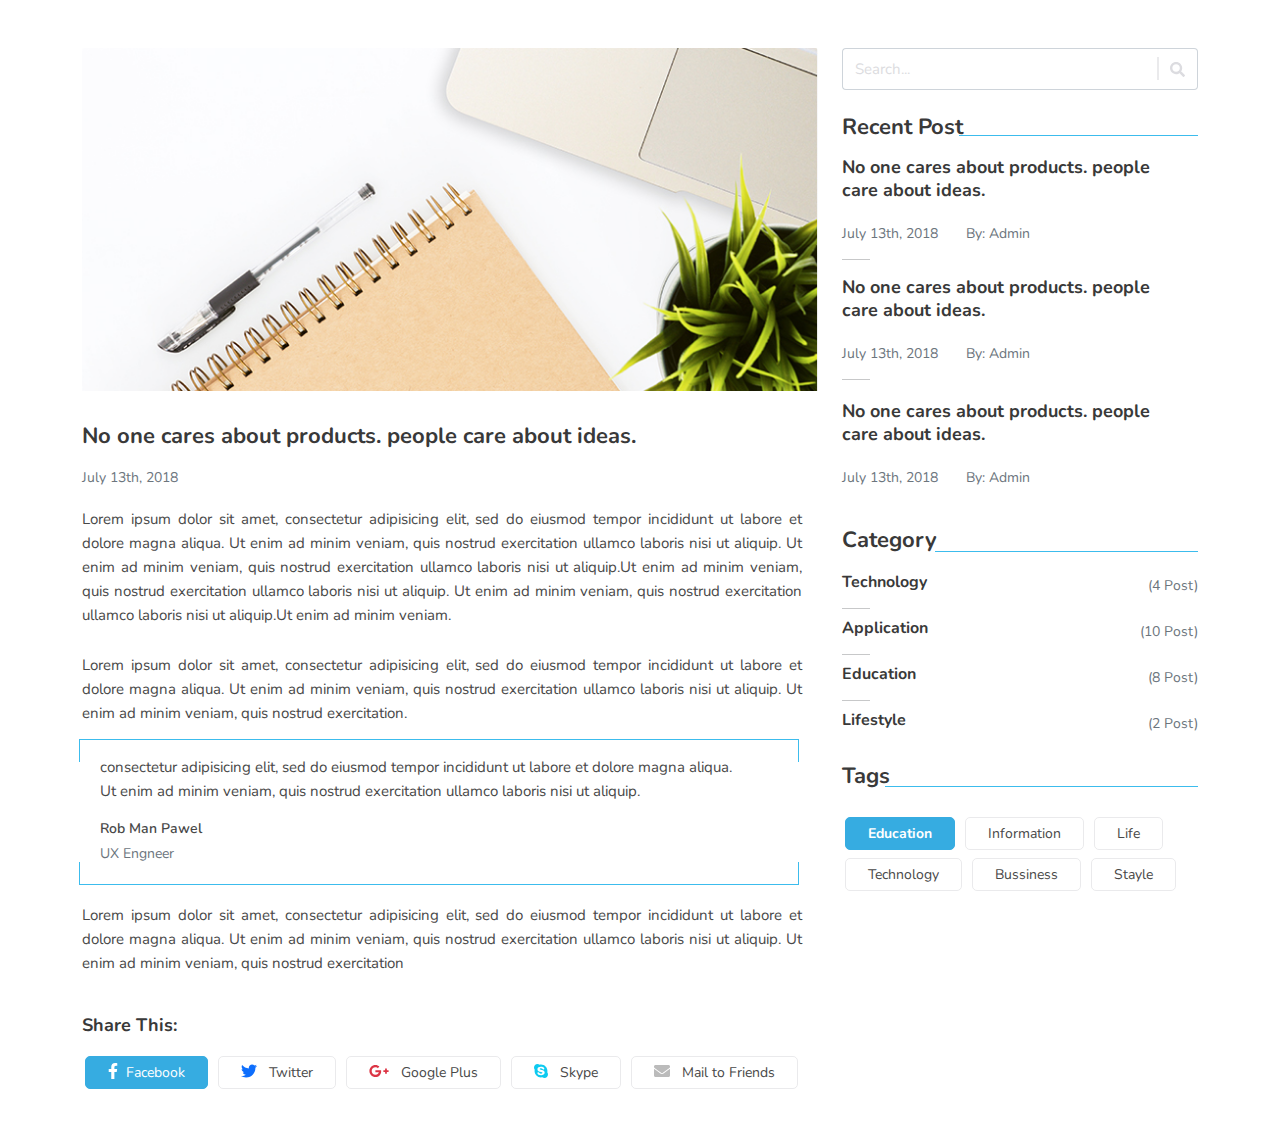
==== commit 6bfa813e: "Resolved Blog Page and Blog Details Section Sadia" ====
--- a/blog-page-details.html
+++ b/blog-page-details.html
@@ -71,7 +71,7 @@
 
 	
 	<!-- --------------------------------------
-			Blog Post Start Sadia Haque
+			Blog Post Start
 	---------------------------------------- -->
 	<section class="my-5 blog-post">
 		<div class="container">
@@ -82,7 +82,7 @@
 						<img src="images/blog-img5.jpg" class="card-img-top img-fluid" alt="Blog Image">
 						<div class="card-body mt-3 ps-0">
 							<h5 class="card-title heading-color">No one cares about products. people care about ideas.</h5>
-							<p class="card-text pt-1 pb-3"><small class="text-muted">July 13th, 2018</small></p>
+							<p class="card-text mytext py-1"><small class="text-muted">July 13th, 2018</small></p>
 							<p class="card-text paragraph">Lorem ipsum dolor sit amet, consectetur adipisicing elit, sed do eiusmod tempor incididunt ut labore et dolore magna aliqua. Ut enim ad minim veniam, quis nostrud exercitation ullamco laboris nisi ut aliquip. Ut enim ad minim veniam, quis nostrud exercitation ullamco laboris nisi ut aliquip.Ut enim ad minim veniam, quis nostrud exercitation ullamco laboris nisi ut aliquip. Ut enim ad minim veniam, quis nostrud exercitation ullamco laboris nisi ut aliquip.Ut enim ad minim veniam.</p>
 
 							<p class="card-text paragraph pt-3">Lorem ipsum dolor sit amet, consectetur adipisicing elit, sed do eiusmod tempor incididunt ut labore et dolore magna aliqua. Ut enim ad minim veniam, quis nostrud exercitation ullamco laboris nisi ut aliquip. Ut enim ad minim veniam, quis nostrud exercitation.</p>
@@ -90,7 +90,7 @@
 							<div class="rob-man">
 								<p class="card-text paragraph pt-3">consectetur adipisicing elit, sed do eiusmod tempor incididunt ut labore et dolore magna aliqua. <br>Ut enim ad minim veniam, quis nostrud exercitation ullamco laboris nisi ut aliquip. </p>
 								<h6 class="pt-2">Rob Man Pawel</h6>
-								<p class="card-text pb-3"><small class="text-muted">UX Engneer</small></p>
+								<p class="card-text pb-3 mytext"><small class="text-muted">UX Engneer</small></p>
 							</div>
 
 							<p class="card-text paragraph pt-1">Lorem ipsum dolor sit amet, consectetur adipisicing elit, sed do eiusmod tempor incididunt ut labore et dolore magna aliqua. Ut enim ad minim veniam, quis nostrud exercitation ullamco laboris nisi ut aliquip. Ut enim ad minim veniam, quis nostrud exercitation </p>
@@ -122,24 +122,24 @@
 						<div class="card border-0">
 							<div class="card-body ps-0 pb-1">
 								<h5 class="card-title pb-2 heading-color">No one cares about products. people care about ideas.</h5>
-								<p class="card-text pb-1 d-inline-block"><small class="text-muted">July 13th, 2018</small></p>
-								<p class="card-text pb-1 d-inline-block ps-4"><small class="text-muted">By: Admin</small></p>
+								<p class="card-text d-inline-block"><small class="text-muted">July 13th, 2018</small></p>
+								<p class="card-text d-inline-block ps-4"><small class="text-muted">By: Admin</small></p>
 								<hr>
 							</div>
 						</div>
 						<div class="card border-0">
 							<div class="card-body ps-0 pb-2 pt-1">
-								<h5 class="card-title pb-2 heading-color">No one cares about products. people care about ideas.</h5>
-								<p class="card-text pb-1 d-inline-block"><small class="text-muted">July 13th, 2018</small></p>
-								<p class="card-text pb-1 d-inline-block ps-4"><small class="text-muted">By: Admin</small></p>
+								<h5 class="card-title py-2 heading-color">No one cares about products. people care about ideas.</h5>
+								<p class="card-text d-inline-block"><small class="text-muted">July 13th, 2018</small></p>
+								<p class="card-text d-inline-block ps-4"><small class="text-muted">By: Admin</small></p>
 								<hr>
 							</div>
 						</div>
 						<div class="card border-0">
 							<div class="card-body ps-0 pb-2 pt-1">
-								<h5 class="card-title pb-2 heading-color">No one cares about products. people care about ideas.</h5>
-								<p class="card-text pb-1 d-inline-block"><small class="text-muted">July 13th, 2018</small></p>
-								<p class="card-text pb-1 d-inline-block ps-4"><small class="text-muted">By: Admin</small></p>
+								<h5 class="card-title py-2 heading-color">No one cares about products. people care about ideas.</h5>
+								<p class="card-text d-inline-block"><small class="text-muted">July 13th, 2018</small></p>
+								<p class="card-text d-inline-block ps-4"><small class="text-muted">By: Admin</small></p>
 							</div>
 						</div>
 					</div>
@@ -149,22 +149,22 @@
 						<h4 class="text-capitalize heading-color">category</h4>
 						<ul class="ps-0 pt-3  d-flex justify-content-between">
 							<li class="heading-color">Technology</li>
-							<p class="card-text"><small class="text-muted">(4 Post)</small></p>
+							<p class="card-text mytext"><small class="text-muted">(4 Post)</small></p>
 						</ul>
 						<hr>
 						<ul class="ps-0 pt-0 d-flex justify-content-between">
 							<li class="heading-color">Application</li>
-							<p class="card-text"><small class="text-muted">(10 Post)</small></p>
+							<p class="card-text mytext"><small class="text-muted">(10 Post)</small></p>
 						</ul>
 						<hr>
 						<ul class="ps-0 pt-0 d-flex justify-content-between">
 							<li class="heading-color">Education</li>
-							<p class="card-text"><small class="text-muted">(8 Post)</small></p>
+							<p class="card-text mytext"><small class="text-muted">(8 Post)</small></p>
 						</ul>
 						<hr>
 						<ul class="ps-0 pt-0 d-flex justify-content-between">
 							<li class="heading-color">Lifestyle</li>
-							<p class="card-text"><small class="text-muted">(2 Post)</small></p>
+							<p class="card-text mytext"><small class="text-muted">(2 Post)</small></p>
 						</ul>
 					</div>
 
--- a/assets/css/responsive.css
+++ b/assets/css/responsive.css
@@ -1,16 +1,10 @@
-<<<<<<< HEAD
+
 /*Blog Post Responsive Start*/
-.right-sidebar h4{
-=======
 
 /*Blog Post Responsive Start Sadia Haque*/
-.custom-width{
-	width: 990px;
-}
 .right-sidebar .recent-post h4,
 .right-sidebar .categories h4,
 .tags h4{
->>>>>>> d60d25ec4ef8da4c1c309f8411ab5d2e936ce1c7
 	position: relative;
 }
 .right-sidebar .recent-post h4::after{
@@ -121,142 +115,9 @@
 /*Blog Post Responsive End Sadia Haque*/
 
 
+
+
 /* ---Awesome app feature start--- */
-@media only screen and (max-width: 990px) {
-    .vertical-row {
-     width: 100%;
-    }
-    .profile-logo img{
-        width: 15%;
-        position:absolute;
-        top: 50%;
-        left: 15%;
-    }
-  }
-
-@media only screen and (max-width: 770px) {
-    .vertical-row {
-     width: 100%;
-    }
-    .profile-logo img{
-        width: 15%;
-        position:absolute;
-        top: 90%;
-        left: 15%;
-    }
-    .make-profile h3,p{
-        margin-bottom: 0;
-    }
-    .make-profile p{
-        line-height: 80%;
-    }
-  }
-  @media only screen and (max-width: 576px) {
-    .vertical-row {
-     width: 100%;
-    }
-    .profile-logo img{
-        width: 4%;
-        position:absolute;
-        top: 20%;
-        left: 15%;
-    }
-  
-    .vertical-row-profile{
-        position: absolute;
-        margin-top: 2px;
-    }
-    .make-profile{
-
-        position: absolute;
-        left: 20%;
-        bottom: 0;
-        }
-
-    .make-profile h3{
-        font-size: 7px;
-    }
-    .make-profile h3,p{
-        margin-bottom: 0;
-    }
-    .make-profile p{
-
-        font-size: 5px;
-    }
-  }
-
-@media all and (max-width:500px){
-    /* Hero section Start */
-    .hero {
-
-        background-position: center;
-        background-size: cover;
-    }
-    .hero .content {
-        margin-top: 152px;
-    }
-    h1 {
-        font-size: 26px!important ;
-        
-    }
-    /* Hero section ends */
-
-}
-
-@media all and (max-width:765px){
-
-    /* Hero section Start */
-    .hero .content {
-        margin-top: 60px;
-    }
-    h1 {
-        font-size: 26px!important ;
-        
-    }
-    .hero .image img {
-        margin-left: 105px !important;
-        width: 50% !important;
-    }
-    .app .col-md-4{
-        margin-top: 15px;;
-    }
-    /* Hero section ends */
-
-   
-}
-@media all and (max-width:921px){
-
-    /* Hero section Start */
-    .hero {
-
-        background-position: center;
-        background-size: cover;
-    }
-    .hero .image img {
-        margin-left: 1px;
-        width: 100%;
-    }
-    h1 {
-        font-size: 26px;
-        
-    }
-    /* Hero section ends */
-}
-
-@media all and (max-width:1127px){
-
-    /* Hero section Start */
-    .hero .image img {
-        margin-left: 1px;
-    }
-    h1 {
-        font-size: 26px;
-        
-    }
-    /* Hero section ends */
-}
-
-
 @media only screen and (max-width: 990px) {
 	.vertical-row {
 	 width: 100%;
--- a/assets/css/style.css
+++ b/assets/css/style.css
@@ -72,151 +72,33 @@
 }
 p{
 	/* color: #848789; */
-	line-height: 22px;
-	
+	line-height: 30px;
 }
 
 body{
 	scroll-behavior: smooth;
-}
-
-h1{
-	font-size: 48px;
-	color: #2e2e2e;
-	font-family: 'Rubik', sans-serif;
-	font-weight: 700;
-	
-}
-.heading{
-	font-family: 'Rubik', sans-serif;
-	font-weight:500;
-	font-size: 36px;
-	color: #2e2e2e;
-	text-align: center;
-	padding: 80px 0px;
-}
-.para{
-	line-height: 22px;
-	color: #aaa;
-	font-size: 16px;
-	font-weight: 400;
-	text-align: center;
-}
-.title{
-	font-family: 'Nunito', sans-serif;
-	font-weight: bold;
-	font-family: 20px;
-}
-.Btn{
-	display: inline-block;
-	padding: 8px 42px;
-	font-size: 16px;
-	text-align: center;
-	text-decoration: none;
-	border-radius: 50px;
-	background-image:linear-gradient(to right,#39bced , #22499c);
-	color: white;
-	border: 0;
-	font-family: 'Nunito', sans-serif;
-	font-weight: bold;
-}
-
-
-/*====================================== Nav Bar section Start=================================== */
-.navbar .nav-link{
-	color: #aaa;
-
-}
-.navbar .nav-link:hover{
-	color: #39bced !important;
-
-}
-.navbar-light .navbar-toggler {
-    /* color: rgba(0,0,0,.55); */
-    /* border-color: rgba(0, 0, 0,0.1 ); */
-	color: #39bced !important;
-	border-color: #39bced;
-}
-/*====================================== Nav Bar section End ====================================*/
-
-
-
-
-
-
-/*====================================== Hero section Start =====================================*/
-.hero{
-	background-image: url(../../images/hero1.png);
-	height: 650px;
-	background-repeat: no-repeat;
-	background-position: right;
-	background-size: auto;
-
-}
-
-.hero .content{
-	margin-top: 200px;
-}
-.hero .content p{
-	padding: 10px 0px;
-}
-
-.hero .image img{
-	margin-top: 90px;
-	margin-left: 100px;
-}
-
-.hidden{
-	display: none
-  }
-  
-  .sliderContainer{
-	display: flex;
-	justify-content: center
-  }
-  
-  .sliderContainer>div{
-	width: 250px;
-	height: 100px;
-	background-color: #333;
-	color: #fff;
-	font-size: 25px;
-	text-transform: capitalize
-  }
-  
-  
-  .magicStartLoop{
-	display: flex;
-	justify-content: center;
-	align-items: center;
-	opacity: 1;
-	animation: op 200ms linear
-  }
-  
-  @keyframes op{
-	0%{
-	  opacity: 0
-	}
-  
-	100%{
-	  opacity: 1
-	}
-  }
-/*====================================== Hero section End=========================================== */
-
-
-
-
-
-
-/* ====================================Why use this app section Start ============================*/
-
-
-.card:hover {
-    box-shadow: 5px 5px 5px rgba(0, 0, 0, .2)
-}
-
-/*====================================== Why use this app section End ===========================*/
+	margin: 0;
+	padding: 0;
+}
+
+/* Nav Bar section Start */
+/* Nav Bar section End */
+
+
+
+
+
+
+/* Hero section Start */
+/* Hero section End */
+
+
+
+
+
+
+/* Why use this app section Start */
+/* Why use this app section End */
 
 
 
@@ -475,12 +357,6 @@
 
 
 /* Latest story Start */
-.story-title{
-	font-size:20px;
-	font-weight: 500;
-	padding: 10px 0px;
-
-}
 /* Latest story End */
 
 
@@ -499,33 +375,6 @@
 /* ===========Blog Page Details========= */
 
 /* banner -- Read from our blogs Start */
-.bolg-details{
-	background-image: url(../../images/blogd.png);
-	background-position: center;
-	background-repeat: no-repeat;
-	background-size: cover;
-	height: 450px;
-	display: flex;
-	justify-content: center;
-	align-items: center;
-}
-.bolg-details .shihab{
-	display: flex;
-	justify-content: center;
-	padding-top: 50px;
-
-
-
-}
-.bolg-details h3{
-	font-size: 48px;
-	font-weight: 700;
-
-}
-.bolg-details .icon{
-	color: #39bced;
-	margin: 2px 12px 0px 15px;
-}
 /* banner -- Read from our blogs End */
 
 
@@ -535,7 +384,6 @@
 
 
 /* Blog Posts Section Start */
-
 /* Blog Posts Section End */
 
 
@@ -555,7 +403,7 @@
 
          
 /*--------------------------------
-				Blog Post Start
+	 Blog Post Start Sadia Haque
 --------------------------------*/
 .blog-post{
 	font-family: 'Nunito', sans-serif !important;
@@ -681,11 +529,13 @@
 	font-size: 18px;
 	line-height: 23px;
 }
-.right-sidebar .recent-post .card-text{	
+.right-sidebar .recent-post .card-text,
+.mytext{	
 	color: #969898 !important;
+	font-size: 16px !important;
 }
 .right-sidebar hr{
-	margin: 5px 0 !important;
+	margin: 0 0 !important;
 	width: 28px;
 }
 .right-sidebar .categories hr{
@@ -735,7 +585,7 @@
 	color: #bbbbbb;
 }
 /*--------------------------------
-				Blog Post End
+		Blog Post End Sadia Haque
 --------------------------------*/
 
 
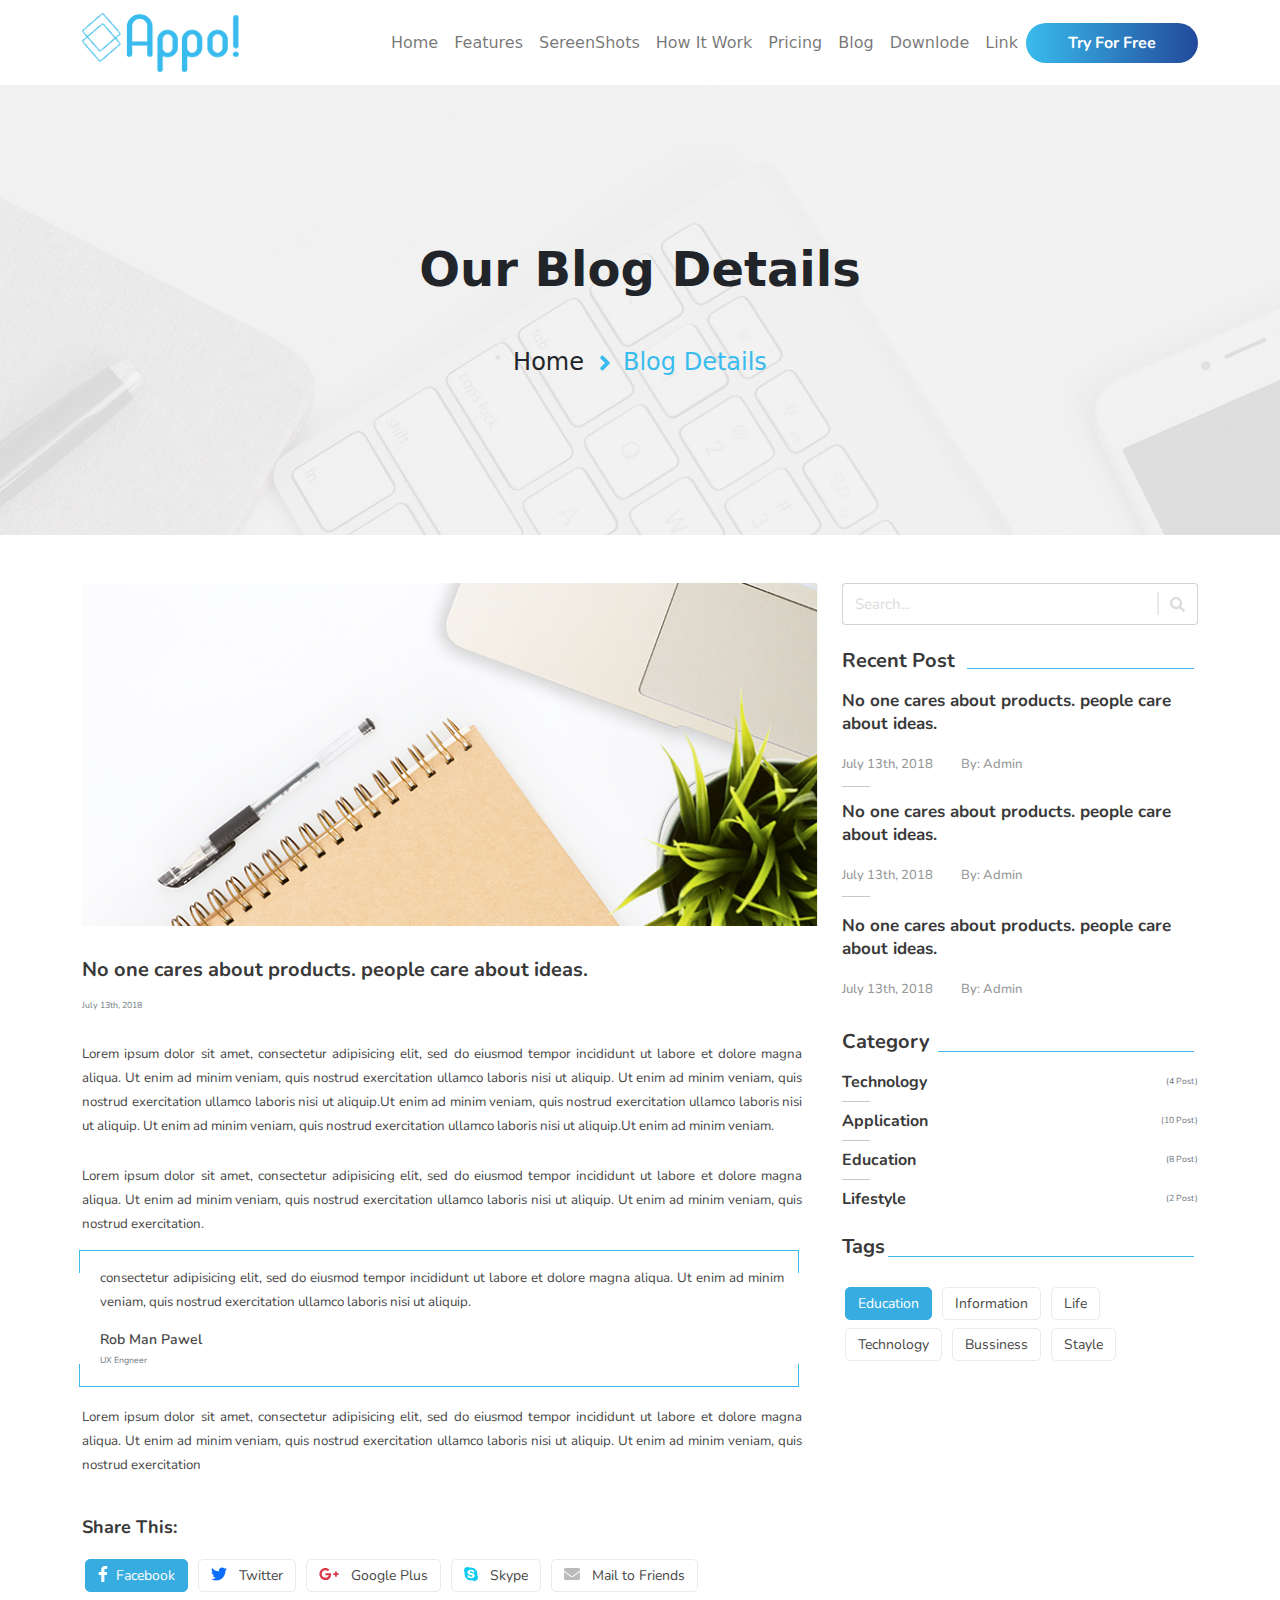
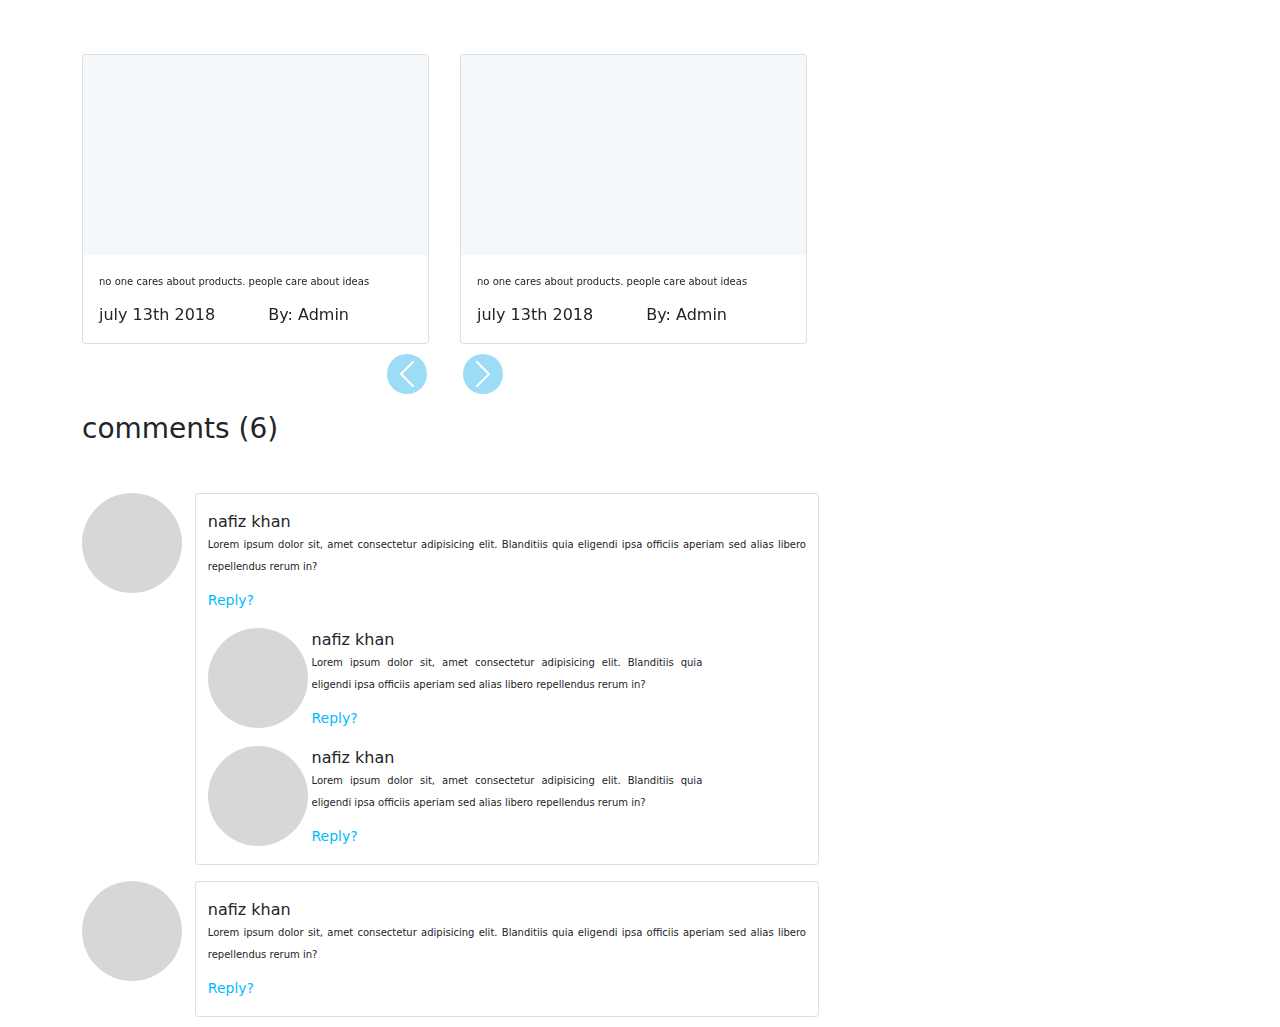
==== commit a8515bb5: "blog-page-details related and comment section done" ====
--- a/blog-page-details.html
+++ b/blog-page-details.html
@@ -61,7 +61,72 @@
 
 -->
 
+<!-- Nav Bar section Start -->
+<section>
+	<nav class="navbar navbar-expand-lg navbar-light">
+		<div class="container">
+		  <a class="navbar-brand" href="#"><img src="images/logo.png" alt=""></a>
+		  <button class="navbar-toggler" type="button" data-bs-toggle="collapse" data-bs-target="#navbarSupportedContent" aria-controls="navbarSupportedContent" aria-expanded="false" aria-label="Toggle navigation">
+			<span class="navbar-toggler-icon"></span>
+		  </button>
+		  <div class="collapse navbar-collapse" id="navbarSupportedContent">
+			<ul class="navbar-nav ms-auto">
+			  <li class="nav-item">
+				<a class="nav-link" href="#">Home</a>
+			  </li>
+			  <li class="nav-item">
+				<a class="nav-link" href="#">Features</a>
+			  </li>
+			  <li class="nav-item">
+				<a class="nav-link"href="#">SereenShots</a>
+			  </li>
+			  <li class="nav-item">
+				<a class="nav-link" href="#">How It Work</a>
+			  </li>
+			  <li class="nav-item">
+				<a class="nav-link"  href="#">Pricing</a>
+			  </li>
+			  <li class="nav-item">
+				<a class="nav-link" href="#blog-post.html">Blog</a>
+			  </li>
+			  <li class="nav-item">
+				<a class="nav-link" href="#">Downlode</a>
+			  </li>
+			  <li class="nav-item">
+				<a class="nav-link" href="#">Link</a>
+			  </li>
+			  <li class="nav-item">
+				<a href="#" class="Btn">Try For Free</a>
+			  </li>
+				 
+			</ul>
+	
+		  </div>
+		</div>
+	</nav>
+</section>
+<!-- Nav Bar section End -->
+
+
+
 <!--banner -- Our Blog Details Start-->
+<section>
+	
+	<div class="bolg-details mb-5">
+		
+		<div class="content">
+			<h3>Our Blog Details</h3>		
+			<div class="shihab">
+				<h4 class="text-center">Home</h4> 
+				<h4 class="icon"><i class="fas fa-angle-right"></i></h4>
+				<h4 style="color: #39bced;">Blog Details</h4>
+			</div>
+		</div>
+
+	</div>
+</section>
+
+
 <!--banner -- Our Blog Details End-->
 
 
@@ -71,7 +136,7 @@
 
 	
 	<!-- --------------------------------------
-			Blog Post Start
+			Blog Post Start Sadia Haque
 	---------------------------------------- -->
 	<section class="my-5 blog-post">
 		<div class="container">
@@ -82,22 +147,22 @@
 						<img src="images/blog-img5.jpg" class="card-img-top img-fluid" alt="Blog Image">
 						<div class="card-body mt-3 ps-0">
 							<h5 class="card-title heading-color">No one cares about products. people care about ideas.</h5>
-							<p class="card-text mytext py-1"><small class="text-muted">July 13th, 2018</small></p>
+							<p class="card-text pt-1 pb-3"><small class="text-muted">July 13th, 2018</small></p>
 							<p class="card-text paragraph">Lorem ipsum dolor sit amet, consectetur adipisicing elit, sed do eiusmod tempor incididunt ut labore et dolore magna aliqua. Ut enim ad minim veniam, quis nostrud exercitation ullamco laboris nisi ut aliquip. Ut enim ad minim veniam, quis nostrud exercitation ullamco laboris nisi ut aliquip.Ut enim ad minim veniam, quis nostrud exercitation ullamco laboris nisi ut aliquip. Ut enim ad minim veniam, quis nostrud exercitation ullamco laboris nisi ut aliquip.Ut enim ad minim veniam.</p>
 
 							<p class="card-text paragraph pt-3">Lorem ipsum dolor sit amet, consectetur adipisicing elit, sed do eiusmod tempor incididunt ut labore et dolore magna aliqua. Ut enim ad minim veniam, quis nostrud exercitation ullamco laboris nisi ut aliquip. Ut enim ad minim veniam, quis nostrud exercitation.</p>
 
 							<div class="rob-man">
-								<p class="card-text paragraph pt-3">consectetur adipisicing elit, sed do eiusmod tempor incididunt ut labore et dolore magna aliqua. <br>Ut enim ad minim veniam, quis nostrud exercitation ullamco laboris nisi ut aliquip. </p>
+								<p class="card-text paragraph pt-3">consectetur adipisicing elit, sed do eiusmod tempor incididunt ut labore et dolore magna aliqua. Ut enim ad minim veniam, quis nostrud exercitation ullamco laboris nisi ut aliquip. </p>
 								<h6 class="pt-2">Rob Man Pawel</h6>
-								<p class="card-text pb-3 mytext"><small class="text-muted">UX Engneer</small></p>
+								<p class="card-text pb-3"><small class="text-muted">UX Engneer</small></p>
 							</div>
 
 							<p class="card-text paragraph pt-1">Lorem ipsum dolor sit amet, consectetur adipisicing elit, sed do eiusmod tempor incididunt ut labore et dolore magna aliqua. Ut enim ad minim veniam, quis nostrud exercitation ullamco laboris nisi ut aliquip. Ut enim ad minim veniam, quis nostrud exercitation </p>
 						</div>
 					</div>
 					<div class="share">
-						<h6 class="card-title heading-color">Share This:</h6>
+						<h6 class="card-title fw-bold heading-color">Share This:</h6>
 						<div class="tags mt-3">
 							<a href="#" class="active"><i class="fab fa-facebook-f"></i> &nbsp;Facebook</a>
 							<a href="#"><i class="fab fa-twitter text-primary"></i> &nbsp; Twitter</a>
@@ -122,24 +187,24 @@
 						<div class="card border-0">
 							<div class="card-body ps-0 pb-1">
 								<h5 class="card-title pb-2 heading-color">No one cares about products. people care about ideas.</h5>
-								<p class="card-text d-inline-block"><small class="text-muted">July 13th, 2018</small></p>
-								<p class="card-text d-inline-block ps-4"><small class="text-muted">By: Admin</small></p>
+								<h6 class="card-subtitle mb-2 text-muted d-inline-block">July 13th, 2018</h6>
+								<h6 class="card-subtitle mb-2 text-muted d-inline-block ps-4">By: Admin</h6>
 								<hr>
 							</div>
 						</div>
 						<div class="card border-0">
 							<div class="card-body ps-0 pb-2 pt-1">
-								<h5 class="card-title py-2 heading-color">No one cares about products. people care about ideas.</h5>
-								<p class="card-text d-inline-block"><small class="text-muted">July 13th, 2018</small></p>
-								<p class="card-text d-inline-block ps-4"><small class="text-muted">By: Admin</small></p>
+								<h5 class="card-title pb-2 heading-color">No one cares about products. people care about ideas.</h5>
+								<h6 class="card-subtitle mb-2 d-inline-block">July 13th, 2018</h6>
+								<h6 class="card-subtitle mb-2 d-inline-block ps-4">By: Admin</h6>
 								<hr>
 							</div>
 						</div>
 						<div class="card border-0">
 							<div class="card-body ps-0 pb-2 pt-1">
-								<h5 class="card-title py-2 heading-color">No one cares about products. people care about ideas.</h5>
-								<p class="card-text d-inline-block"><small class="text-muted">July 13th, 2018</small></p>
-								<p class="card-text d-inline-block ps-4"><small class="text-muted">By: Admin</small></p>
+								<h5 class="card-title pb-2 heading-color">No one cares about products. people care about ideas.</h5>
+								<h6 class="card-subtitle mb-2 d-inline-block">July 13th, 2018</h6>
+								<h6 class="card-subtitle mb-2 d-inline-block ps-4">By: Admin</h6>
 							</div>
 						</div>
 					</div>
@@ -148,30 +213,30 @@
 					<div class="categories mt-3">
 						<h4 class="text-capitalize heading-color">category</h4>
 						<ul class="ps-0 pt-3  d-flex justify-content-between">
-							<li class="heading-color">Technology</li>
-							<p class="card-text mytext"><small class="text-muted">(4 Post)</small></p>
+							<li class="fw-bold heading-color">Technology</li>
+							<p class="card-text"><small class="text-muted">(4 Post)</small></p>
 						</ul>
 						<hr>
 						<ul class="ps-0 pt-0 d-flex justify-content-between">
-							<li class="heading-color">Application</li>
-							<p class="card-text mytext"><small class="text-muted">(10 Post)</small></p>
+							<li class="fw-bold heading-color">Application</li>
+							<p class="card-text"><small class="text-muted">(10 Post)</small></p>
 						</ul>
 						<hr>
 						<ul class="ps-0 pt-0 d-flex justify-content-between">
-							<li class="heading-color">Education</li>
-							<p class="card-text mytext"><small class="text-muted">(8 Post)</small></p>
+							<li class="fw-bold heading-color">Education</li>
+							<p class="card-text"><small class="text-muted">(8 Post)</small></p>
 						</ul>
 						<hr>
 						<ul class="ps-0 pt-0 d-flex justify-content-between">
-							<li class="heading-color">Lifestyle</li>
-							<p class="card-text mytext"><small class="text-muted">(2 Post)</small></p>
+							<li class="fw-bold heading-color">Lifestyle</li>
+							<p class="card-text"><small class="text-muted">(2 Post)</small></p>
 						</ul>
 					</div>
 
 					<!-- tags -->
 					<div class="tags mt-4">
-						<h4 class="text-capitalize fw-bold mb-4 heading-color">tags</h4>
-						<a href="#" class="active fw-bold">Education</a>
+						<h4 class="text-capitalize mb-4 heading-color">tags</h4>
+						<a href="#" class="active">Education</a>
 						<a href="#">Information</a>
 						<a href="#">Life</a>
 						<a href="#">Technology</a>
@@ -185,14 +250,113 @@
 	</section>
 	<!-- --------------------------------------
 			Blog Post end
-	---------------------------------------- -->
-
-
-
-
-
-<!-- Related post + comments start -->
-<!-- Related post + comments end -->
+	------------------------------------------>
+
+
+
+
+
+
+
+
+	<!-- Related post Start -->
+	<div class="container related">
+		<div id="carouselExampleControls" class="carousel slide  my-5" data-bs-ride="carousel">
+			<div class="carousel-inner">
+			  <div class="carousel-item active carousel-bet">
+				<div class="item-inn card">
+					<img src="./images/related-post.png" class="d-block w-100" alt="...">
+					<div class="in-text p-3">
+						<p>no one cares about products. people care about ideas</p>
+						<div class="inner-span">
+							<span>july 13th 2018</span>
+							<span>By: Admin</span>
+						</div>
+					</div>
+				</div>
+				<div class="item-inn card">
+					<img src="./images/related-post.png" class="d-block w-100" alt="...">
+					<div class="in-text p-3">
+						<p>no one cares about products. people care about ideas</p>
+						<div class="inner-span">
+							<span>july 13th 2018</span>
+							<span>By: Admin</span>
+						</div>
+					</div>
+				</div>
+			  </div>
+			  
+			</div>
+			<button class="carousel-control-prev" type="button" data-bs-target="#carouselExampleDark" data-bs-slide="prev">
+				<span class="carousel-control-prev-icon" aria-hidden="true"></span>
+				<span class="visually-hidden">Previous</span>
+			</button>
+			<button class="carousel-control-next" type="button" data-bs-target="#carouselExampleDark" data-bs-slide="next">
+				<span class="carousel-control-next-icon" aria-hidden="true"></span>
+				<span class="visually-hidden">Next</span>
+			</button>
+		</div>
+	</div>
+	<!-- Related post End -->
+
+	<!-- comment start -->
+	<div class="container cm-section">
+		<div class="comment">
+			<h3 class="mb-5">comments (6)</h3>
+			<div class="row">
+				<div class="col-sm-2">
+					<div class="span"></div>
+				</div>
+				<div class="col-sm-10 card py-3">
+					<div class="cm-text">
+						<span>nafiz khan</span>
+						<p>Lorem ipsum dolor sit, amet consectetur adipisicing elit. Blanditiis quia eligendi ipsa officiis aperiam sed alias libero repellendus rerum in?</p>
+						<small>Reply?</small>
+						<div class="row mt-3">
+							<div class="col-sm-2">
+								<div class="span"></div>
+							</div>
+							<div class="col-sm-8">
+								<div class="cm-text">
+									<span>nafiz khan</span>
+									<p>Lorem ipsum dolor sit, amet consectetur adipisicing elit. Blanditiis quia eligendi ipsa officiis aperiam sed alias libero repellendus rerum in?</p>
+									<small>Reply?</small>
+									
+								</div>
+							</div>
+						</div>
+						<div class="row mt-3">
+							<div class="col-sm-2 circle">
+								<div class="span"></div>
+							</div>
+							<div class="col-sm-8">
+								<div class="cm-text">
+									<span>nafiz khan</span>
+									<p>Lorem ipsum dolor sit, amet consectetur adipisicing elit. Blanditiis quia eligendi ipsa officiis aperiam sed alias libero repellendus rerum in?</p>
+									<small>Reply?</small>
+									
+								</div>
+							</div>
+						</div>
+					</div>
+				</div>
+			</div>
+			<div class="row mt-3">
+				<div class="col-sm-2">
+					<div class="span"></div>
+				</div>
+				<div class="col-sm-10 card py-3">
+					<div class="cm-text">
+						<span>nafiz khan</span>
+						<p>Lorem ipsum dolor sit, amet consectetur adipisicing elit. Blanditiis quia eligendi ipsa officiis aperiam sed alias libero repellendus rerum in?</p>
+						<small>Reply?</small>
+						
+					</div>
+				</div>
+			</div>
+		</div>
+	</div>
+	<!-- comment End -->
 
 
 
--- a/assets/css/responsive.css
+++ b/assets/css/responsive.css
@@ -1,7 +1,8 @@
-
-/*Blog Post Responsive Start*/
 
 /*Blog Post Responsive Start Sadia Haque*/
+.custom-width{
+	width: 990px;
+}
 .right-sidebar .recent-post h4,
 .right-sidebar .categories h4,
 .tags h4{
@@ -14,9 +15,9 @@
   border-bottom: 1px solid #3CBCED;
   position: absolute;
   top: 78%;
-  left: 33%;
+  left: 35%;
   height: 1px;
-  width: 67%;
+  width: 64%;
 }
 .right-sidebar .categories h4::after{
    content: '';
@@ -25,9 +26,9 @@
   border-bottom: 1px solid #3CBCED;
   position: absolute;
   top: 88%;
-  left: 26%;
+  left: 27%;
   height: 1px;
-  width: 74%;
+  width: 72%;
 }
 .tags h4::after{
    content: '';
@@ -36,23 +37,26 @@
   border-bottom: 1px solid #3CBCED;
   position: absolute;
   top: 88%;
-  left: 12%;
+  left: 13%;
   height: 1px;
-  width: 88%;
+  width: 86%;
 }
 @media all and (max-width: 768px){
+	.custom-width{
+		width: inherit;
+	}
 	.right-sidebar .recent-post h4::after{
-		left: 23% !important;
-		width: 77% !important;
+		left: 20% !important;
+		width: 80% !important;
 		top: 82% !important;
 	}
 	.right-sidebar .categories h4::after{
-		left: 18% !important;
-		width: 82% !important;
+		left: 15% !important;
+		width: 85% !important;
 	}
 	.tags h4::after{
-		left: 9% !important;
-  		width: 91% !important;
+		left: 8% !important;
+		width: 92% !important;	
 	}
 	.blog-post .card .paragraph{
 		font-size: 14px;
@@ -67,57 +71,183 @@
 		margin-top: 50px;
 	}
 	.right-sidebar .recent-post h4::after{
-		left: 17%;
-	width: 83%;
+		left: 16%;
+		width: 84%;
 	}
 	.right-sidebar .categories h4::after{
-		left: 13%;
-		width: 87%;
+		left: 11%;
+		width: 89%;
 	}
 	.tags h4::after{
-		left: 6%;
-		width: 94%;
+		left: 5%;
+		width: 95%;
 	}
 }
 @media all and (max-width: 384px){
 	.right-sidebar .recent-post h4::after{
-		left: 33% !important;
-		width: 67% !important;
+		left: 29% !important;
+		width: 71% !important;
 	}
 	.right-sidebar .categories h4::after{
-		left: 25% !important;
-		width: 75% !important;
+		left: 22% !important;
+		width: 78% !important;
 	}
 	.tags h4::after{
-		left: 12% !important;
-		width: 88% !important;
+		left: 11% !important;
+		width: 89% !important;
 	}
 	.blog-post .card .mybtn{
 		font-size: 14px !important;
 	}
 	.rob-man{
-	  padding: 0 13px !important;
-	}
-	.rob-man::before,
+	  padding: 0 10px;;
+	}
+	.rob-man::before{
+		width: 105%;
+	}
 	.rob-man::after{
-		width: 106% !important;
-	}
-	.blog-post .card .card-title{
-		font-size: 20px !important;
-	}
-	.blog-post .card .paragraph{
-		font-size: 13.5px !important;
-	}
-	.right-sidebar .recent-post .card-title{
-		font-size: 18px !important;
+		width: 105%;
 	}
 }
 /*Blog Post Responsive End Sadia Haque*/
 
 
-
-
 /* ---Awesome app feature start--- */
+@media only screen and (max-width: 990px) {
+    .vertical-row {
+     width: 100%;
+    }
+    .profile-logo img{
+        width: 15%;
+        position:absolute;
+        top: 50%;
+        left: 15%;
+    }
+  }
+
+@media only screen and (max-width: 770px) {
+    .vertical-row {
+     width: 100%;
+    }
+    .profile-logo img{
+        width: 15%;
+        position:absolute;
+        top: 90%;
+        left: 15%;
+    }
+    .make-profile h3,p{
+        margin-bottom: 0;
+    }
+    .make-profile p{
+        line-height: 80%;
+    }
+  }
+  @media only screen and (max-width: 576px) {
+    .vertical-row {
+     width: 100%;
+    }
+    .profile-logo img{
+        width: 4%;
+        position:absolute;
+        top: 20%;
+        left: 15%;
+    }
+  
+    .vertical-row-profile{
+        position: absolute;
+        margin-top: 2px;
+    }
+    .make-profile{
+
+        position: absolute;
+        left: 20%;
+        bottom: 0;
+        }
+
+    .make-profile h3{
+        font-size: 7px;
+    }
+    .make-profile h3,p{
+        margin-bottom: 0;
+    }
+    .make-profile p{
+
+        font-size: 5px;
+    }
+  }
+
+@media all and (max-width:500px){
+    /* Hero section Start */
+    .hero {
+
+        background-position: center;
+        background-size: cover;
+    }
+    .hero .content {
+        margin-top: 152px;
+    }
+    h1 {
+        font-size: 26px!important ;
+        
+    }
+    /* Hero section ends */
+
+}
+
+@media all and (max-width:765px){
+
+    /* Hero section Start */
+    .hero .content {
+        margin-top: 60px;
+    }
+    h1 {
+        font-size: 26px!important ;
+        
+    }
+    .hero .image img {
+        margin-left: 105px !important;
+        width: 50% !important;
+    }
+    .app .col-md-4{
+        margin-top: 15px;;
+    }
+    /* Hero section ends */
+
+   
+}
+@media all and (max-width:921px){
+
+    /* Hero section Start */
+    .hero {
+
+        background-position: center;
+        background-size: cover;
+    }
+    .hero .image img {
+        margin-left: 1px;
+        width: 100%;
+    }
+    h1 {
+        font-size: 26px;
+        
+    }
+    /* Hero section ends */
+}
+
+@media all and (max-width:1127px){
+
+    /* Hero section Start */
+    .hero .image img {
+        margin-left: 1px;
+    }
+    h1 {
+        font-size: 26px;
+        
+    }
+    /* Hero section ends */
+}
+
+
 @media only screen and (max-width: 990px) {
 	.vertical-row {
 	 width: 100%;
@@ -263,3 +393,155 @@
  
 }
 /* How does this app work End */
+
+/* Related post Start */
+@media only screen and  (max-width:1400px){
+	#carouselExampleControls.carousel{
+		width: 725px;
+	}
+	#carouselExampleControls.carousel .carousel-item img {
+        min-width: 345px;
+    }
+    .cm-section .comment{
+        width: 725px;
+    }
+}
+@media only screen and (max-width: 1200px){
+    #carouselExampleControls.carousel{
+        width: 615px;
+    }
+    #carouselExampleControls.carousel .carousel-item img {
+        min-width: 295px;
+    }
+    .cm-section .comment{
+        width: 615px;
+    }
+    .cm-section .comment .row .span {
+        width: 80px;
+        height: 80px;
+    }
+}
+@media only screen and (max-width: 990px){
+    #carouselExampleControls.carousel {
+        width: 685px;
+    }
+    #carouselExampleControls.carousel .carousel-item img {
+        min-width: 330px;
+    }
+    .cm-section .comment{
+        width: 685px;
+    }
+}
+@media only screen and (max-width: 768px){
+    #carouselExampleControls.carousel {
+        width: 525px;
+    }
+    .carousel-bet{
+        gap: 20px;
+    }
+    #carouselExampleControls.carousel .carousel-item img {
+        min-width: 250px;
+        height: 150px;
+    }
+    .inner-span {
+        flex-direction: column;
+    }
+    button.carousel-control-prev,
+    button.carousel-control-next{
+        width: 30px;
+        height: 30px;
+    }
+    .cm-section .comment{
+        width: 525px;
+    }
+    .cm-section .comment .row .span{
+        width: 60px;
+        height: 60px;
+    }
+}
+@media only screen and (max-width: 570px){
+    .related{
+        overflow: hidden;
+    }
+    #carouselExampleControls.carousel .carousel-bet {
+        width: 90%;
+    }
+    #carouselExampleControls.carousel .carousel-item img {
+        min-width: 223px;
+        height: 130px;
+    }
+    button.carousel-control-prev{
+        left: 37%;
+    }
+    button.carousel-control-next{
+        right: 47%;
+    }
+    .cm-section .comment {
+        width: 450px;
+        margin-left: 10px;
+    }
+    .cm-section .comment .row .col-sm-2,
+    .col-sm-2.circle{
+        margin-bottom: 20px;
+    }
+
+}
+@media only screen and (max-width: 425px){
+    #carouselExampleControls.carousel .carousel-bet {
+        width: 75%;
+    }
+    #carouselExampleControls.carousel .carousel-item img {
+        min-width: 185px;
+        height: 100px;
+    }
+    button.carousel-control-prev{
+        left: 30%;
+    }
+    button.carousel-control-next{
+        right: 55%;
+    }
+    .cm-section .comment {
+        width: 350px;
+    }
+}
+@media only screen and (max-width: 375px){
+    #carouselExampleControls.carousel .carousel-bet {
+        width: 66%;
+    }
+    #carouselExampleControls.carousel .carousel-item img {
+        min-width: 150px;
+    }
+    button.carousel-control-prev{
+        left: 25%;
+    }
+    button.carousel-control-next{
+        right: 60%;
+    }
+    .cm-section .comment {
+        width: 320px;
+    }
+}
+@media only screen and (max-width: 320px){
+    #carouselExampleControls.carousel .carousel-bet {
+        width: 56%;
+    }
+    #carouselExampleControls.carousel .carousel-item img {
+        min-width: 135px;
+    }
+    button.carousel-control-prev{
+        left: 21%;
+    }
+    button.carousel-control-next{
+        right: 65%;
+    }
+    .cm-section .comment {
+        width: 270px;
+    }
+}
+/* Related post End */
+
+
+
+
+
+
--- a/assets/css/style.css
+++ b/assets/css/style.css
@@ -17,34 +17,6 @@
 	6. Subscribe Area
 	7. Download Area
 	8. Footer Area
-
-	Blog Post Page
-	-----------------------
-	1. Navbar
-	2. Banner
-	3.Blog Post Section
-		* Left Sidebar
-			- Blog Post
-			- Pagination
-		* Right Sidebar
-			- Search bar
-			- Recent Post
-			- Category
-			- Tags
-
-	Blog Details Page
-	-----------------------
-	1. Navbar
-	2. Banner
-	3.Blog Post Section
-		* Left Sidebar
-			- Single Blog Post
-			- Share Button
-		* Right Sidebar
-			- Search bar
-			- Recent Post
-			- Category
-			- Tags
 -----------------------------------------------------------------------------------*/
 
 
@@ -72,33 +44,151 @@
 }
 p{
 	/* color: #848789; */
-	line-height: 30px;
+	line-height: 22px;
+	
 }
 
 body{
 	scroll-behavior: smooth;
-	margin: 0;
-	padding: 0;
-}
-
-/* Nav Bar section Start */
-/* Nav Bar section End */
-
-
-
-
-
-
-/* Hero section Start */
-/* Hero section End */
-
-
-
-
-
-
-/* Why use this app section Start */
-/* Why use this app section End */
+}
+
+h1{
+	font-size: 48px;
+	color: #2e2e2e;
+	font-family: 'Rubik', sans-serif;
+	font-weight: 700;
+	
+}
+.heading{
+	font-family: 'Rubik', sans-serif;
+	font-weight:500;
+	font-size: 36px;
+	color: #2e2e2e;
+	text-align: center;
+	padding: 80px 0px;
+}
+.para{
+	line-height: 22px;
+	color: #aaa;
+	font-size: 16px;
+	font-weight: 400;
+	text-align: center;
+}
+.title{
+	font-family: 'Nunito', sans-serif;
+	font-weight: bold;
+	font-family: 20px;
+}
+.Btn{
+	display: inline-block;
+	padding: 8px 42px;
+	font-size: 16px;
+	text-align: center;
+	text-decoration: none;
+	border-radius: 50px;
+	background-image:linear-gradient(to right,#39bced , #22499c);
+	color: white;
+	border: 0;
+	font-family: 'Nunito', sans-serif;
+	font-weight: bold;
+}
+
+
+/*====================================== Nav Bar section Start=================================== */
+.navbar .nav-link{
+	color: #aaa;
+
+}
+.navbar .nav-link:hover{
+	color: #39bced !important;
+
+}
+.navbar-light .navbar-toggler {
+    /* color: rgba(0,0,0,.55); */
+    /* border-color: rgba(0, 0, 0,0.1 ); */
+	color: #39bced !important;
+	border-color: #39bced;
+}
+/*====================================== Nav Bar section End ====================================*/
+
+
+
+
+
+
+/*====================================== Hero section Start =====================================*/
+.hero{
+	background-image: url(../../images/hero1.png);
+	height: 650px;
+	background-repeat: no-repeat;
+	background-position: right;
+	background-size: auto;
+
+}
+
+.hero .content{
+	margin-top: 200px;
+}
+.hero .content p{
+	padding: 10px 0px;
+}
+
+.hero .image img{
+	margin-top: 90px;
+	margin-left: 100px;
+}
+
+.hidden{
+	display: none
+  }
+  
+  .sliderContainer{
+	display: flex;
+	justify-content: center
+  }
+  
+  .sliderContainer>div{
+	width: 250px;
+	height: 100px;
+	background-color: #333;
+	color: #fff;
+	font-size: 25px;
+	text-transform: capitalize
+  }
+  
+  
+  .magicStartLoop{
+	display: flex;
+	justify-content: center;
+	align-items: center;
+	opacity: 1;
+	animation: op 200ms linear
+  }
+  
+  @keyframes op{
+	0%{
+	  opacity: 0
+	}
+  
+	100%{
+	  opacity: 1
+	}
+  }
+/*====================================== Hero section End=========================================== */
+
+
+
+
+
+
+/* ====================================Why use this app section Start ============================*/
+
+
+.card:hover {
+    box-shadow: 5px 5px 5px rgba(0, 0, 0, .2)
+}
+
+/*====================================== Why use this app section End ===========================*/
 
 
 
@@ -357,6 +447,12 @@
 
 
 /* Latest story Start */
+.story-title{
+	font-size:20px;
+	font-weight: 500;
+	padding: 10px 0px;
+
+}
 /* Latest story End */
 
 
@@ -375,6 +471,33 @@
 /* ===========Blog Page Details========= */
 
 /* banner -- Read from our blogs Start */
+.bolg-details{
+	background-image: url(../../images/blogd.png);
+	background-position: center;
+	background-repeat: no-repeat;
+	background-size: cover;
+	height: 450px;
+	display: flex;
+	justify-content: center;
+	align-items: center;
+}
+.bolg-details .shihab{
+	display: flex;
+	justify-content: center;
+	padding-top: 50px;
+
+
+
+}
+.bolg-details h3{
+	font-size: 48px;
+	font-weight: 700;
+
+}
+.bolg-details .icon{
+	color: #39bced;
+	margin: 2px 12px 0px 15px;
+}
 /* banner -- Read from our blogs End */
 
 
@@ -384,6 +507,7 @@
 
 
 /* Blog Posts Section Start */
+
 /* Blog Posts Section End */
 
 
@@ -403,22 +527,27 @@
 
          
 /*--------------------------------
-	 Blog Post Start Sadia Haque
+				Blog Post Start
 --------------------------------*/
 .blog-post{
 	font-family: 'Nunito', sans-serif !important;
 }
 .heading-color{
 	color: #393939 !important;
-	font-weight: bold;
+}
+.blog-post .card .card-title,
+.blog-post .mybtn,
+.page-item .page-link,
+.right-sidebar h4{
+	font-weight: 700;
 }
 .blog-post .card .card-title,
 .right-sidebar h4{
-	font-size: 22px;
+	font-size: 20px;
 }
 .blog-post .card .paragraph{
 	color: #484848;
-	font-size: 15px;
+	font-size: 13.3px;
 	line-height: 24px;
 }
 .blog-post .card .mybtn{
@@ -507,7 +636,7 @@
 }
 .tags a{
 	text-decoration: none;
-	padding: 5px 22px;
+	padding: 5px 12px;
 	margin: 4px 3px;
 	display: inline-block;
 	border-radius: 5px;
@@ -526,16 +655,15 @@
 	font-size: 16px !important;
 }
 .right-sidebar .recent-post .card-title{
-	font-size: 18px;
+	font-size: 17px;
 	line-height: 23px;
 }
-.right-sidebar .recent-post .card-text,
-.mytext{	
+.right-sidebar .recent-post .card-subtitle{
+	font-size: 13px;
 	color: #969898 !important;
-	font-size: 16px !important;
 }
 .right-sidebar hr{
-	margin: 0 0 !important;
+	margin: 5px 0 !important;
 	width: 28px;
 }
 .right-sidebar .categories hr{
@@ -585,7 +713,7 @@
 	color: #bbbbbb;
 }
 /*--------------------------------
-		Blog Post End Sadia Haque
+				Blog Post End
 --------------------------------*/
 
 
@@ -593,8 +721,61 @@
 
 
 /* Related Post + Comments start */
+.related .carousel{
+	width: 830px;
+	height: auto;
+	padding: 10px 0;
+	/* background: gray; */
+}
+
+.related .carousel-bet{
+	width: 100%;
+	display: flex;
+	justify-content: space-between;
+}
+.carousel .carousel-item img{
+	transform: translate(0);
+	min-width: 400px;
+	width: 100%;
+	height: 200px;
+}
+.inner-span{
+	display: flex;
+	justify-content: space-between;
+	width: 250px;
+}
+.carousel-control-prev,
+.carousel-control-next{
+	background: #3CBCED;
+	position: absolute;
+	top: 100%;
+	bottom: -30px;
+	width: 40px;
+	height: 40px;
+	border-radius: 50%;
+}
+.carousel-control-prev{
+	left: 42%;
+}
+.carousel-control-next{
+	right: 42%;
+}
+
 /* Related Post + Comments end */
-
+.comment{
+	width: 800px;
+	height: auto;
+	padding: 10px 0;
+}
+.comment .row .span{
+	width: 100px;
+	height: 100px;
+	border-radius: 50%;
+	background: #d7d7d7;
+}
+.comment small{
+	color: #00baff;
+}
 
 
 
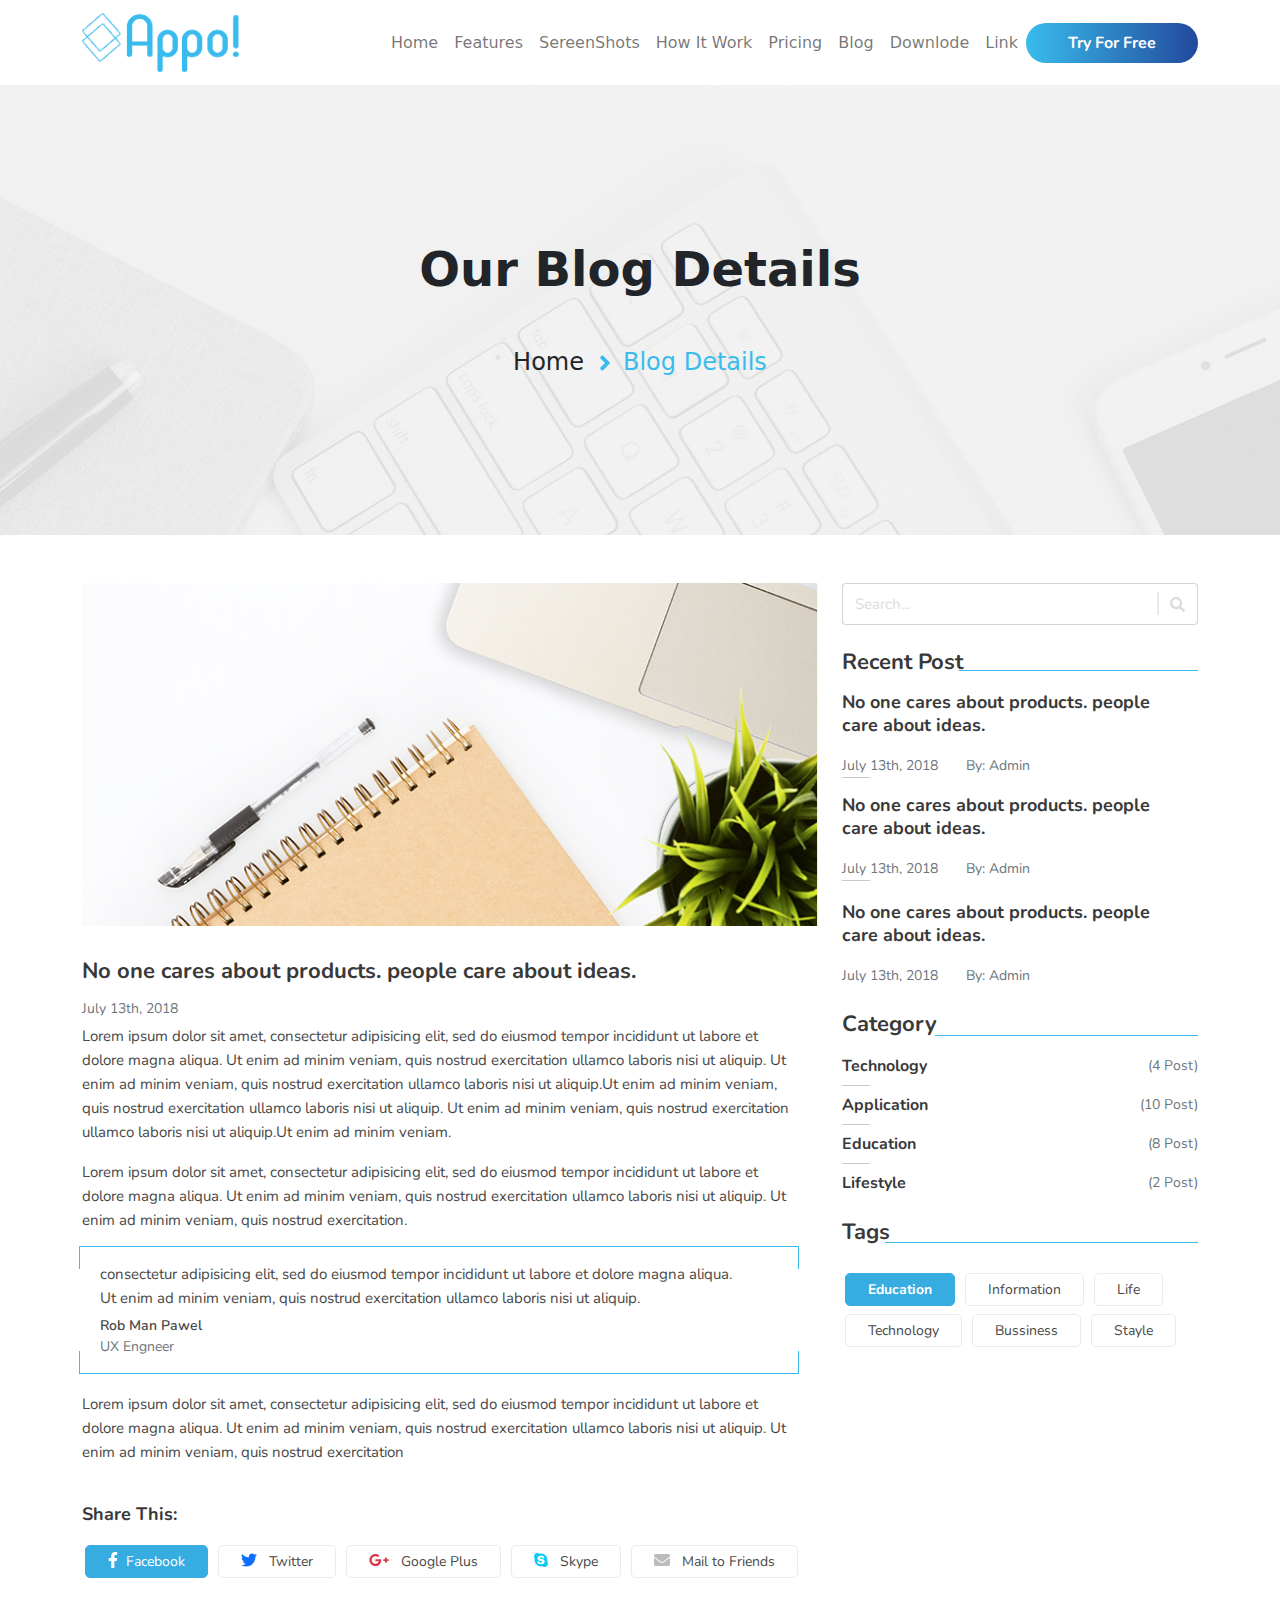
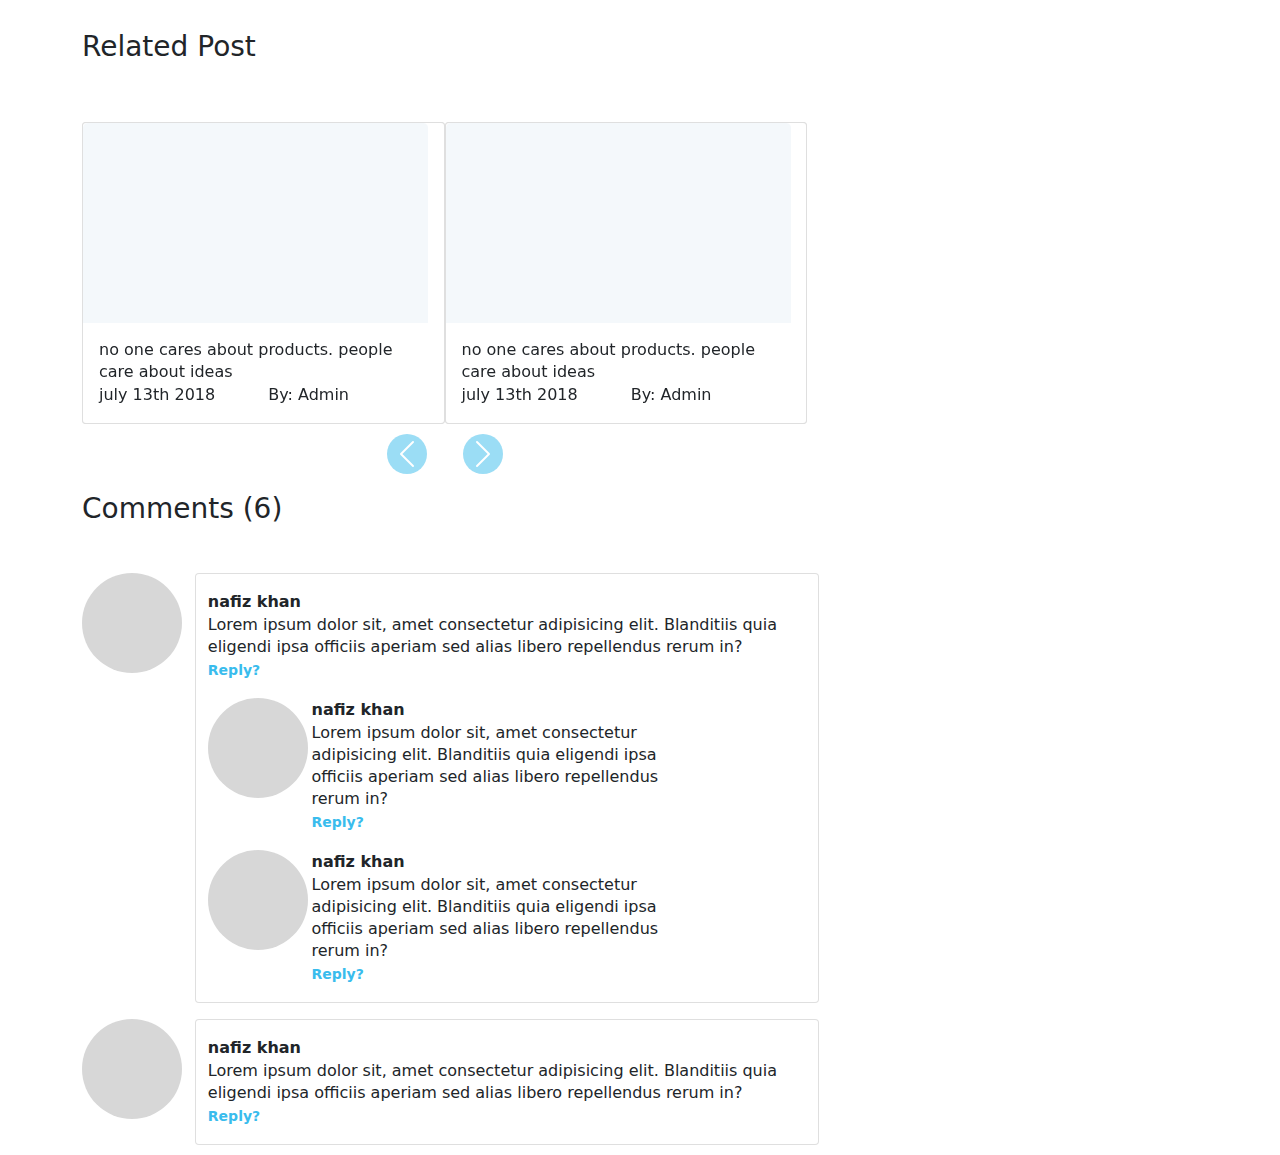
==== commit 06fa9424: "entire file is modified" ====
--- a/blog-page-details.html
+++ b/blog-page-details.html
@@ -72,7 +72,7 @@
 		  <div class="collapse navbar-collapse" id="navbarSupportedContent">
 			<ul class="navbar-nav ms-auto">
 			  <li class="nav-item">
-				<a class="nav-link" href="#">Home</a>
+				<a class="nav-link" href="index.html">Home</a>
 			  </li>
 			  <li class="nav-item">
 				<a class="nav-link" href="#">Features</a>
@@ -87,7 +87,7 @@
 				<a class="nav-link"  href="#">Pricing</a>
 			  </li>
 			  <li class="nav-item">
-				<a class="nav-link" href="#blog-post.html">Blog</a>
+				<a class="nav-link" href="blog-post.html">Blog</a>
 			  </li>
 			  <li class="nav-item">
 				<a class="nav-link" href="#">Downlode</a>
@@ -96,7 +96,7 @@
 				<a class="nav-link" href="#">Link</a>
 			  </li>
 			  <li class="nav-item">
-				<a href="#" class="Btn">Try For Free</a>
+				<a href="#" class="btn-1">Try For Free</a>
 			  </li>
 				 
 			</ul>
@@ -106,8 +106,6 @@
 	</nav>
 </section>
 <!-- Nav Bar section End -->
-
-
 
 <!--banner -- Our Blog Details Start-->
 <section>
@@ -125,16 +123,12 @@
 
 	</div>
 </section>
-
-
 <!--banner -- Our Blog Details End-->
 
 
 
 <!-- font-family: 'Nunito', sans-serif; -->
 
-
-	
 	<!-- --------------------------------------
 			Blog Post Start Sadia Haque
 	---------------------------------------- -->
@@ -147,22 +141,22 @@
 						<img src="images/blog-img5.jpg" class="card-img-top img-fluid" alt="Blog Image">
 						<div class="card-body mt-3 ps-0">
 							<h5 class="card-title heading-color">No one cares about products. people care about ideas.</h5>
-							<p class="card-text pt-1 pb-3"><small class="text-muted">July 13th, 2018</small></p>
+							<p class="card-text mytext py-1"><small class="text-muted">July 13th, 2018</small></p>
 							<p class="card-text paragraph">Lorem ipsum dolor sit amet, consectetur adipisicing elit, sed do eiusmod tempor incididunt ut labore et dolore magna aliqua. Ut enim ad minim veniam, quis nostrud exercitation ullamco laboris nisi ut aliquip. Ut enim ad minim veniam, quis nostrud exercitation ullamco laboris nisi ut aliquip.Ut enim ad minim veniam, quis nostrud exercitation ullamco laboris nisi ut aliquip. Ut enim ad minim veniam, quis nostrud exercitation ullamco laboris nisi ut aliquip.Ut enim ad minim veniam.</p>
 
 							<p class="card-text paragraph pt-3">Lorem ipsum dolor sit amet, consectetur adipisicing elit, sed do eiusmod tempor incididunt ut labore et dolore magna aliqua. Ut enim ad minim veniam, quis nostrud exercitation ullamco laboris nisi ut aliquip. Ut enim ad minim veniam, quis nostrud exercitation.</p>
 
 							<div class="rob-man">
-								<p class="card-text paragraph pt-3">consectetur adipisicing elit, sed do eiusmod tempor incididunt ut labore et dolore magna aliqua. Ut enim ad minim veniam, quis nostrud exercitation ullamco laboris nisi ut aliquip. </p>
+								<p class="card-text paragraph pt-3">consectetur adipisicing elit, sed do eiusmod tempor incididunt ut labore et dolore magna aliqua. <br>Ut enim ad minim veniam, quis nostrud exercitation ullamco laboris nisi ut aliquip. </p>
 								<h6 class="pt-2">Rob Man Pawel</h6>
-								<p class="card-text pb-3"><small class="text-muted">UX Engneer</small></p>
+								<p class="card-text pb-3 mytext"><small class="text-muted">UX Engneer</small></p>
 							</div>
 
 							<p class="card-text paragraph pt-1">Lorem ipsum dolor sit amet, consectetur adipisicing elit, sed do eiusmod tempor incididunt ut labore et dolore magna aliqua. Ut enim ad minim veniam, quis nostrud exercitation ullamco laboris nisi ut aliquip. Ut enim ad minim veniam, quis nostrud exercitation </p>
 						</div>
 					</div>
 					<div class="share">
-						<h6 class="card-title fw-bold heading-color">Share This:</h6>
+						<h6 class="card-title heading-color">Share This:</h6>
 						<div class="tags mt-3">
 							<a href="#" class="active"><i class="fab fa-facebook-f"></i> &nbsp;Facebook</a>
 							<a href="#"><i class="fab fa-twitter text-primary"></i> &nbsp; Twitter</a>
@@ -187,24 +181,24 @@
 						<div class="card border-0">
 							<div class="card-body ps-0 pb-1">
 								<h5 class="card-title pb-2 heading-color">No one cares about products. people care about ideas.</h5>
-								<h6 class="card-subtitle mb-2 text-muted d-inline-block">July 13th, 2018</h6>
-								<h6 class="card-subtitle mb-2 text-muted d-inline-block ps-4">By: Admin</h6>
+								<p class="card-text d-inline-block"><small class="text-muted">July 13th, 2018</small></p>
+								<p class="card-text d-inline-block ps-4"><small class="text-muted">By: Admin</small></p>
 								<hr>
 							</div>
 						</div>
 						<div class="card border-0">
 							<div class="card-body ps-0 pb-2 pt-1">
-								<h5 class="card-title pb-2 heading-color">No one cares about products. people care about ideas.</h5>
-								<h6 class="card-subtitle mb-2 d-inline-block">July 13th, 2018</h6>
-								<h6 class="card-subtitle mb-2 d-inline-block ps-4">By: Admin</h6>
+								<h5 class="card-title py-2 heading-color">No one cares about products. people care about ideas.</h5>
+								<p class="card-text d-inline-block"><small class="text-muted">July 13th, 2018</small></p>
+								<p class="card-text d-inline-block ps-4"><small class="text-muted">By: Admin</small></p>
 								<hr>
 							</div>
 						</div>
 						<div class="card border-0">
 							<div class="card-body ps-0 pb-2 pt-1">
-								<h5 class="card-title pb-2 heading-color">No one cares about products. people care about ideas.</h5>
-								<h6 class="card-subtitle mb-2 d-inline-block">July 13th, 2018</h6>
-								<h6 class="card-subtitle mb-2 d-inline-block ps-4">By: Admin</h6>
+								<h5 class="card-title py-2 heading-color">No one cares about products. people care about ideas.</h5>
+								<p class="card-text d-inline-block"><small class="text-muted">July 13th, 2018</small></p>
+								<p class="card-text d-inline-block ps-4"><small class="text-muted">By: Admin</small></p>
 							</div>
 						</div>
 					</div>
@@ -213,30 +207,30 @@
 					<div class="categories mt-3">
 						<h4 class="text-capitalize heading-color">category</h4>
 						<ul class="ps-0 pt-3  d-flex justify-content-between">
-							<li class="fw-bold heading-color">Technology</li>
-							<p class="card-text"><small class="text-muted">(4 Post)</small></p>
+							<li class="heading-color">Technology</li>
+							<p class="card-text mytext"><small class="text-muted">(4 Post)</small></p>
 						</ul>
 						<hr>
 						<ul class="ps-0 pt-0 d-flex justify-content-between">
-							<li class="fw-bold heading-color">Application</li>
-							<p class="card-text"><small class="text-muted">(10 Post)</small></p>
+							<li class="heading-color">Application</li>
+							<p class="card-text mytext"><small class="text-muted">(10 Post)</small></p>
 						</ul>
 						<hr>
 						<ul class="ps-0 pt-0 d-flex justify-content-between">
-							<li class="fw-bold heading-color">Education</li>
-							<p class="card-text"><small class="text-muted">(8 Post)</small></p>
+							<li class="heading-color">Education</li>
+							<p class="card-text mytext"><small class="text-muted">(8 Post)</small></p>
 						</ul>
 						<hr>
 						<ul class="ps-0 pt-0 d-flex justify-content-between">
-							<li class="fw-bold heading-color">Lifestyle</li>
-							<p class="card-text"><small class="text-muted">(2 Post)</small></p>
+							<li class="heading-color">Lifestyle</li>
+							<p class="card-text mytext"><small class="text-muted">(2 Post)</small></p>
 						</ul>
 					</div>
 
 					<!-- tags -->
 					<div class="tags mt-4">
-						<h4 class="text-capitalize mb-4 heading-color">tags</h4>
-						<a href="#" class="active">Education</a>
+						<h4 class="text-capitalize fw-bold mb-4 heading-color">tags</h4>
+						<a href="#" class="active fw-bold">Education</a>
 						<a href="#">Information</a>
 						<a href="#">Life</a>
 						<a href="#">Technology</a>
@@ -252,18 +246,22 @@
 			Blog Post end
 	------------------------------------------>
 
-
-
-
-
-
-
-
 	<!-- Related post Start -->
 	<div class="container related">
+		<h3 class="text-capitalize">related post</h3>
 		<div id="carouselExampleControls" class="carousel slide  my-5" data-bs-ride="carousel">
 			<div class="carousel-inner">
 			  <div class="carousel-item active carousel-bet">
+				<div class="item-inn card">
+					<img src="./images/related-post.png" class="d-block w-100" alt="...">
+					<div class="in-text p-3">
+						<p class="p-text">no one cares about products. people care about ideas</p>
+						<div class="inner-span">
+							<span>july 13th 2018</span>
+							<span>By: Admin</span>
+						</div>
+					</div>
+				</div>
 				<div class="item-inn card">
 					<img src="./images/related-post.png" class="d-block w-100" alt="...">
 					<div class="in-text p-3">
@@ -274,6 +272,18 @@
 						</div>
 					</div>
 				</div>
+			  </div>
+			  <div class="carousel-item carousel-bet">
+				<div class="item-inn card">
+					<img src="./images/related-post.png" class="d-block w-100" alt="...">
+					<div class="in-text p-3">
+						<p class="p-text">no one cares about products. people care about ideas</p>
+						<div class="inner-span">
+							<span>july 13th 2018</span>
+							<span>By: Admin</span>
+						</div>
+					</div>
+				</div>
 				<div class="item-inn card">
 					<img src="./images/related-post.png" class="d-block w-100" alt="...">
 					<div class="in-text p-3">
@@ -287,11 +297,11 @@
 			  </div>
 			  
 			</div>
-			<button class="carousel-control-prev" type="button" data-bs-target="#carouselExampleDark" data-bs-slide="prev">
+			<button class="carousel-control-prev" type="button" data-bs-target="#carouselExampleControls" data-bs-slide="prev">
 				<span class="carousel-control-prev-icon" aria-hidden="true"></span>
 				<span class="visually-hidden">Previous</span>
 			</button>
-			<button class="carousel-control-next" type="button" data-bs-target="#carouselExampleDark" data-bs-slide="next">
+			<button class="carousel-control-next" type="button" data-bs-target="#carouselExampleControls" data-bs-slide="next">
 				<span class="carousel-control-next-icon" aria-hidden="true"></span>
 				<span class="visually-hidden">Next</span>
 			</button>
@@ -302,25 +312,25 @@
 	<!-- comment start -->
 	<div class="container cm-section">
 		<div class="comment">
-			<h3 class="mb-5">comments (6)</h3>
+			<h3 class="mb-5 text-capitalize">comments (6)</h3>
 			<div class="row">
 				<div class="col-sm-2">
 					<div class="span"></div>
 				</div>
 				<div class="col-sm-10 card py-3">
 					<div class="cm-text">
-						<span>nafiz khan</span>
+						<span class="fw-bold">nafiz khan</span>
 						<p>Lorem ipsum dolor sit, amet consectetur adipisicing elit. Blanditiis quia eligendi ipsa officiis aperiam sed alias libero repellendus rerum in?</p>
-						<small>Reply?</small>
+						<small class="fw-bold">Reply?</small>
 						<div class="row mt-3">
 							<div class="col-sm-2">
 								<div class="span"></div>
 							</div>
 							<div class="col-sm-8">
 								<div class="cm-text">
-									<span>nafiz khan</span>
+									<span class="fw-bold">nafiz khan</span>
 									<p>Lorem ipsum dolor sit, amet consectetur adipisicing elit. Blanditiis quia eligendi ipsa officiis aperiam sed alias libero repellendus rerum in?</p>
-									<small>Reply?</small>
+									<small class="fw-bold">Reply?</small>
 									
 								</div>
 							</div>
@@ -331,9 +341,9 @@
 							</div>
 							<div class="col-sm-8">
 								<div class="cm-text">
-									<span>nafiz khan</span>
+									<span class="fw-bold">nafiz khan</span>
 									<p>Lorem ipsum dolor sit, amet consectetur adipisicing elit. Blanditiis quia eligendi ipsa officiis aperiam sed alias libero repellendus rerum in?</p>
-									<small>Reply?</small>
+									<small class="fw-bold">Reply?</small>
 									
 								</div>
 							</div>
@@ -347,9 +357,9 @@
 				</div>
 				<div class="col-sm-10 card py-3">
 					<div class="cm-text">
-						<span>nafiz khan</span>
+						<span class="fw-bold">nafiz khan</span>
 						<p>Lorem ipsum dolor sit, amet consectetur adipisicing elit. Blanditiis quia eligendi ipsa officiis aperiam sed alias libero repellendus rerum in?</p>
-						<small>Reply?</small>
+						<small class="fw-bold">Reply?</small>
 						
 					</div>
 				</div>
@@ -358,17 +368,8 @@
 	</div>
 	<!-- comment End -->
 
-
-
-
-
-
 <!-- footer section Start -->
 <!-- footer section End -->
-
-
-
-
 
 	<!--|---------------------------|
        |    All Js File Here       |
@@ -383,7 +384,5 @@
 	<script src="./assets/js/all.min.js"></script>
 	<!-- External js  -->
 	<script src="./assets/js/app.js"></script>
-
-
 </body>
 </html>--- a/assets/css/responsive.css
+++ b/assets/css/responsive.css
@@ -1,8 +1,210 @@
+/*======= Hero section Start =====*/
+@media all and (max-width:500px){
+    
+    .hero {
+
+        background-position: center;
+        background-size: cover;
+    }
+    .hero .content {
+        margin-top: 152px;
+    }
+    h1 {
+        font-size: 26px!important ;   
+    }
+}
+
+@media all and (max-width:765px){
+    .hero .content {
+        margin-top: 60px;
+    }
+    h1 {
+        font-size: 26px!important ;
+    }
+    .hero .image img {
+        margin-left: 105px !important;
+        width: 50% !important;
+    }
+    .app .col-md-4{
+        margin-top: 15px;;
+    }
+}
+@media all and (max-width:921px){
+    .hero {
+
+        background-position: center;
+        background-size: cover;
+    }
+    .hero .image img {
+        margin-left: 1px;
+        width: 100%;
+    }
+    h1 {
+        font-size: 26px;
+        
+    }
+}
+
+@media all and (max-width:1127px){
+    .hero .image img {
+        margin-left: 1px;
+    }
+    h1 {
+        font-size: 26px;
+        
+    }
+    
+}
+/*======= Hero section ends ========*/
+
+/* Awesome app Start Oytizo */
+@media only screen and (max-width: 990px) {
+	.vertical-row {
+	 width: 100%;
+	}
+	.profile-logo img{
+		width: 15%;
+		position:absolute;
+		top: 50%;
+		left: 15%;
+	}
+  }
+
+@media only screen and (max-width: 770px) {
+	.vertical-row {
+	 width: 100%;
+	}
+	.profile-logo img{
+		width: 15%;
+		position:absolute;
+		top: 90%;
+		left: 15%;
+	}
+	.make-profile h3,p{
+		margin-bottom: 0;
+	}
+	.make-profile p{
+		line-height: 80%;
+	}
+  }
+  @media only screen and (max-width: 576px) {
+	.vertical-row {
+	 width: 100%;
+	}
+	.profile-logo img{
+		width: 4%;
+		position:absolute;
+		top: 20%;
+		left: 15%;
+	}
+  
+    .vertical-row-profile{
+        position: absolute;
+        margin-top: 2px;
+    }
+    .make-profile{
+
+        position: absolute;
+        left: 20%;
+        bottom: 0;
+        }
+
+    .make-profile h3{
+        font-size: 7px;
+    }
+	.make-profile h3,p{
+		margin-bottom: 0;
+	}
+	.make-profile p{
+
+		font-size: 5px;
+	}
+  }
+/* Awesome app End Oytizo */
+
+/* how does this app start Omar*/
+@media (max-width: 768px) {
+    .bg1 img {
+        height: 250px;
+        width: 300px;
+        position: relative;
+        overflow: hidden;
+        display: block;
+    }
+    .bg2 img {
+        height: 250px;
+        width: 325px;
+        position: absolute;
+        top: 15px;
+        right: 220px;
+        z-index: 1;
+    }
+    .root {
+        position: relative;
+    }
+    .right img {
+        height: 200px;
+        width: 200px;
+        position: absolute;
+        top: 40px;
+        right: 280px;
+        display: block;
+        z-index: 1;
+    }
+}
+@media (max-width: 576px){
+    .awork{
+        margin-top: 800px;
+    }
+}
+@media (max-width: 342px){
+    .awork{
+        margin-top: 1200px;
+    }
+}
+@media (max-width: 296px){
+    .awork{
+        margin-top: 2000px;
+    }
+}
+
+@media (max-width: 1100px) {
+    .bg1 img {
+        height: 300px;
+        width: 400px;
+        position: relative;
+        overflow: hidden;
+        display: block;
+    }
+    .bg2 img {
+        height: 350px;
+        width: 425px;
+        position: absolute;
+        top: 15px;
+        right: 90px;
+        z-index: 1;
+    }
+    .root {
+        position: relative;
+    }
+    .right img {
+        height: 300px;
+        width: 300px;
+        position: absolute;
+        top: 40px;
+        right: 150px;
+        display: block;
+        z-index: 1;
+    }
+}
+/* how does this app start Omar */
+
+/* Easy pricing start Omar */
+
+/* Easy pricing End Omar */
 
 /*Blog Post Responsive Start Sadia Haque*/
-.custom-width{
-	width: 990px;
-}
+
 .right-sidebar .recent-post h4,
 .right-sidebar .categories h4,
 .tags h4{
@@ -15,9 +217,9 @@
   border-bottom: 1px solid #3CBCED;
   position: absolute;
   top: 78%;
-  left: 35%;
+  left: 33%;
   height: 1px;
-  width: 64%;
+  width: 67%;
 }
 .right-sidebar .categories h4::after{
    content: '';
@@ -26,9 +228,9 @@
   border-bottom: 1px solid #3CBCED;
   position: absolute;
   top: 88%;
-  left: 27%;
+  left: 26%;
   height: 1px;
-  width: 72%;
+  width: 74%;
 }
 .tags h4::after{
    content: '';
@@ -37,26 +239,23 @@
   border-bottom: 1px solid #3CBCED;
   position: absolute;
   top: 88%;
-  left: 13%;
+  left: 12%;
   height: 1px;
-  width: 86%;
+  width: 88%;
 }
 @media all and (max-width: 768px){
-	.custom-width{
-		width: inherit;
-	}
 	.right-sidebar .recent-post h4::after{
-		left: 20% !important;
-		width: 80% !important;
+		left: 23% !important;
+		width: 77% !important;
 		top: 82% !important;
 	}
 	.right-sidebar .categories h4::after{
-		left: 15% !important;
-		width: 85% !important;
+		left: 18% !important;
+		width: 82% !important;
 	}
 	.tags h4::after{
-		left: 8% !important;
-		width: 92% !important;	
+		left: 9% !important;
+  		width: 91% !important;
 	}
 	.blog-post .card .paragraph{
 		font-size: 14px;
@@ -71,330 +270,54 @@
 		margin-top: 50px;
 	}
 	.right-sidebar .recent-post h4::after{
-		left: 16%;
-		width: 84%;
+		left: 17%;
+		width: 83%;
 	}
 	.right-sidebar .categories h4::after{
-		left: 11%;
-		width: 89%;
+		left: 13%;
+		width: 87%;
 	}
 	.tags h4::after{
-		left: 5%;
-		width: 95%;
+		left: 6%;
+		width: 94%;
 	}
 }
 @media all and (max-width: 384px){
 	.right-sidebar .recent-post h4::after{
-		left: 29% !important;
-		width: 71% !important;
+		left: 33% !important;
+		width: 67% !important;
 	}
 	.right-sidebar .categories h4::after{
-		left: 22% !important;
-		width: 78% !important;
+		left: 25% !important;
+		width: 75% !important;
 	}
 	.tags h4::after{
-		left: 11% !important;
-		width: 89% !important;
+		left: 12% !important;
+		width: 88% !important;
 	}
 	.blog-post .card .mybtn{
 		font-size: 14px !important;
 	}
 	.rob-man{
-	  padding: 0 10px;;
-	}
-	.rob-man::before{
-		width: 105%;
-	}
+	  padding: 0 13px !important;
+	}
+	.rob-man::before,
 	.rob-man::after{
-		width: 105%;
+		width: 106% !important;
+	}
+	.blog-post .card .card-title{
+		font-size: 20px !important;
+	}
+	.blog-post .card .paragraph{
+		font-size: 13.5px !important;
+	}
+	.right-sidebar .recent-post .card-title{
+		font-size: 18px !important;
 	}
 }
 /*Blog Post Responsive End Sadia Haque*/
 
-
-/* ---Awesome app feature start--- */
-@media only screen and (max-width: 990px) {
-    .vertical-row {
-     width: 100%;
-    }
-    .profile-logo img{
-        width: 15%;
-        position:absolute;
-        top: 50%;
-        left: 15%;
-    }
-  }
-
-@media only screen and (max-width: 770px) {
-    .vertical-row {
-     width: 100%;
-    }
-    .profile-logo img{
-        width: 15%;
-        position:absolute;
-        top: 90%;
-        left: 15%;
-    }
-    .make-profile h3,p{
-        margin-bottom: 0;
-    }
-    .make-profile p{
-        line-height: 80%;
-    }
-  }
-  @media only screen and (max-width: 576px) {
-    .vertical-row {
-     width: 100%;
-    }
-    .profile-logo img{
-        width: 4%;
-        position:absolute;
-        top: 20%;
-        left: 15%;
-    }
-  
-    .vertical-row-profile{
-        position: absolute;
-        margin-top: 2px;
-    }
-    .make-profile{
-
-        position: absolute;
-        left: 20%;
-        bottom: 0;
-        }
-
-    .make-profile h3{
-        font-size: 7px;
-    }
-    .make-profile h3,p{
-        margin-bottom: 0;
-    }
-    .make-profile p{
-
-        font-size: 5px;
-    }
-  }
-
-@media all and (max-width:500px){
-    /* Hero section Start */
-    .hero {
-
-        background-position: center;
-        background-size: cover;
-    }
-    .hero .content {
-        margin-top: 152px;
-    }
-    h1 {
-        font-size: 26px!important ;
-        
-    }
-    /* Hero section ends */
-
-}
-
-@media all and (max-width:765px){
-
-    /* Hero section Start */
-    .hero .content {
-        margin-top: 60px;
-    }
-    h1 {
-        font-size: 26px!important ;
-        
-    }
-    .hero .image img {
-        margin-left: 105px !important;
-        width: 50% !important;
-    }
-    .app .col-md-4{
-        margin-top: 15px;;
-    }
-    /* Hero section ends */
-
-   
-}
-@media all and (max-width:921px){
-
-    /* Hero section Start */
-    .hero {
-
-        background-position: center;
-        background-size: cover;
-    }
-    .hero .image img {
-        margin-left: 1px;
-        width: 100%;
-    }
-    h1 {
-        font-size: 26px;
-        
-    }
-    /* Hero section ends */
-}
-
-@media all and (max-width:1127px){
-
-    /* Hero section Start */
-    .hero .image img {
-        margin-left: 1px;
-    }
-    h1 {
-        font-size: 26px;
-        
-    }
-    /* Hero section ends */
-}
-
-
-@media only screen and (max-width: 990px) {
-	.vertical-row {
-	 width: 100%;
-	}
-	.profile-logo img{
-		width: 15%;
-		position:absolute;
-		top: 50%;
-		left: 15%;
-	}
-  }
-
-@media only screen and (max-width: 770px) {
-	.vertical-row {
-	 width: 100%;
-	}
-	.profile-logo img{
-		width: 15%;
-		position:absolute;
-		top: 90%;
-		left: 15%;
-	}
-	.make-profile h3,p{
-		margin-bottom: 0;
-	}
-	.make-profile p{
-		line-height: 80%;
-	}
-  }
-  @media only screen and (max-width: 576px) {
-	.vertical-row {
-	 width: 100%;
-	}
-	.profile-logo img{
-		width: 4%;
-		position:absolute;
-		top: 20%;
-		left: 15%;
-	}
-  
-    .vertical-row-profile{
-        position: absolute;
-        margin-top: 2px;
-    }
-    .make-profile{
-
-        position: absolute;
-        left: 20%;
-        bottom: 0;
-        }
-
-    .make-profile h3{
-        font-size: 7px;
-    }
-	.make-profile h3,p{
-		margin-bottom: 0;
-	}
-	.make-profile p{
-
-		font-size: 5px;
-	}
-  }
-/* ---Awesome app feature End--- */
-
-/* How does this app work Start */
-@media  (min-width: 1414px){
-	.bg1 img{
-	  height: 250px;
-	  width: 100%;
-
-	  position: relative;
-	  overflow: hidden;
-	  display: block;
-}
-.bg2 img{
-	 height: 250px;
-	 width: 100%;
-	 position: absolute;
-  
-    top: 25px;
-    right: 50px;
-    z-index: 1;
-    
-
-      
-}
-.root{
-	 position: relative;
-
-}
-.right{
-	 height: 190px;
-    width: 250px;
-    position: absolute;
-    top: 120px;
-    right: 540px;
-    display: block;
-    z-index: 1;
-
-}
-
-
-}
-@media  (max-width: 768px) {
-	.write{
-	margin-top: 220px;
-}
-
-.bg1 img{
-	  height: 250px;
-	  width: 300px;
-
-	  position: relative;
-	  overflow: hidden;
-	  display: block;
-}
-.bg2 img{
-	 height: 250px;
-	 width: 325px;
-	 position: absolute;
-  
-    top: 25px;
-    right: 50px;
-    z-index: 1;
-    
-
-      
-}
-.root{
-	 position: relative;
-
-}
-.right{
-	 height: 190px;
-    width: 150px;
-    position: absolute;
-    top: 570px;
-    right: 240px;
-    display: block;
-    z-index: 1;
-
-}
- 
-}
-/* How does this app work End */
-
-/* Related post Start */
+/* Related post and comments Start Asif */
 @media only screen and  (max-width:1400px){
 	#carouselExampleControls.carousel{
 		width: 725px;
@@ -538,10 +461,4 @@
         width: 270px;
     }
 }
-/* Related post End */
-
-
-
-
-
-
+/* Related post and comments End Asif*/
--- a/assets/css/style.css
+++ b/assets/css/style.css
@@ -29,6 +29,9 @@
 	box-sizing: border-box;
 	list-style: none;
 	text-decoration: none;
+}
+body{
+	scroll-behavior: smooth;
 }
 
 h1, 
@@ -43,80 +46,77 @@
 	margin: 0;
 }
 p{
-	/* color: #848789; */
 	line-height: 22px;
-	
-}
-
-body{
-	scroll-behavior: smooth;
-}
-
+}
+
+/* root variables */
+:root{
+	--first-color: #fff;
+	--second-color: #393939;
+	--sky-blue: #39bced;
+	--royal-blue: #22499c;
+	--black-color: #2e2e2e;
+	--text-color: #aaaaaa;
+}
+/* common class */
 h1{
 	font-size: 48px;
-	color: #2e2e2e;
+	color: var(--black-color);
 	font-family: 'Rubik', sans-serif;
 	font-weight: 700;
-	
-}
-.heading{
+}
+h2{
 	font-family: 'Rubik', sans-serif;
 	font-weight:500;
 	font-size: 36px;
-	color: #2e2e2e;
+	color: var(--black-color);
 	text-align: center;
 	padding: 80px 0px;
 }
-.para{
+/* h3{
+	font-family: 'Rubik', sans-serif;
+	font-size: 40px;
+} */
+.p-text{
 	line-height: 22px;
-	color: #aaa;
-	font-size: 16px;
-	font-weight: 400;
-	text-align: center;
-}
-.title{
-	font-family: 'Nunito', sans-serif;
-	font-weight: bold;
-	font-family: 20px;
-}
-.Btn{
+    font-size: 16px;
+    font-weight: 400;
+}
+.btn-1{
 	display: inline-block;
 	padding: 8px 42px;
 	font-size: 16px;
 	text-align: center;
 	text-decoration: none;
 	border-radius: 50px;
-	background-image:linear-gradient(to right,#39bced , #22499c);
-	color: white;
+	background-image:linear-gradient(to right,var(--sky-blue) , var(--royal-blue));
+	color: var(--first-color);
 	border: 0;
 	font-family: 'Nunito', sans-serif;
 	font-weight: bold;
 }
-
-
-/*====================================== Nav Bar section Start=================================== */
+.title{
+	font-family: 'Nunito', sans-serif;
+	font-weight: bold;
+	font-family: 20px;
+}
+/*====Nav Bar section Start Zubair===*/
 .navbar .nav-link{
-	color: #aaa;
+	color: var(--text-color);
 
 }
 .navbar .nav-link:hover{
-	color: #39bced !important;
+	color: var(--sky-blue) !important;
 
 }
 .navbar-light .navbar-toggler {
     /* color: rgba(0,0,0,.55); */
     /* border-color: rgba(0, 0, 0,0.1 ); */
-	color: #39bced !important;
-	border-color: #39bced;
-}
-/*====================================== Nav Bar section End ====================================*/
-
-
-
-
-
-
-/*====================================== Hero section Start =====================================*/
+	color: var(--sky-blue) !important;
+	border-color: var(--sky-blue);
+}
+/*==== Nav Bar section End ===*/
+/*===Hero section Start ====*/
 .hero{
 	background-image: url(../../images/hero1.png);
 	height: 650px;
@@ -125,38 +125,31 @@
 	background-size: auto;
 
 }
-
 .hero .content{
 	margin-top: 200px;
 }
 .hero .content p{
 	padding: 10px 0px;
 }
-
 .hero .image img{
 	margin-top: 90px;
 	margin-left: 100px;
 }
-
 .hidden{
 	display: none
   }
-  
   .sliderContainer{
 	display: flex;
 	justify-content: center
   }
-  
   .sliderContainer>div{
 	width: 250px;
 	height: 100px;
 	background-color: #333;
-	color: #fff;
+	color: var(--first-color);
 	font-size: 25px;
 	text-transform: capitalize
   }
-  
-  
   .magicStartLoop{
 	display: flex;
 	justify-content: center;
@@ -164,106 +157,86 @@
 	opacity: 1;
 	animation: op 200ms linear
   }
-  
   @keyframes op{
 	0%{
 	  opacity: 0
 	}
-  
 	100%{
 	  opacity: 1
 	}
   }
-/*====================================== Hero section End=========================================== */
-
-
-
-
-
-
-/* ====================================Why use this app section Start ============================*/
-
-
+/*====Hero section End zubair===*/
+/* why use this app Start Zubair */
 .card:hover {
     box-shadow: 5px 5px 5px rgba(0, 0, 0, .2)
 }
-
-/*====================================== Why use this app section End ===========================*/
-
-
-
-
-
-
-/* Awesome apps features Start */
+/* why use this app End Zubair */
+
+/* Awesome app feature Start Oytizo */
 .container-back{
-	background-image: url("images/pricing-bg.png");
-	height: 400px;
-	z-index: 999;
+	background-image: url("../../images/back.png"); 
+	background-repeat: no-repeat;
+	background-size: auto;
+	background-position: left;
+	height:auto;
 }
 .awesome h2{
-	padding: 30px;
+   padding: 30px;
+   text-align: center;
+}
+.awesome p{
+   padding: 0 100px;
+   text-align: center;
+}
+.img img{
+   width: 100%;
+   padding: 30px;
+}
+.angle {
+	color:  var(--sky-blue);
+	background: var(--first-color);
+	margin: 5px;
+	border: 0;
+	width: 30px;
+	height: 30px;
+	border-radius: 50%;
 	text-align: center;
-}
-.awesome p{
-	padding: 0 100px;
-	text-align: center;
-}
-.img img{
-	width: 100%;
-	padding: 30px;
-}
-.angle {
-color:  #36ace1;
-background: #d7eef9;
-margin: 5px;
-border: 0;
-width: 30px;
-height: 30px;
-border-radius: 50%;
-text-align: center;
-padding: 0px 2px;
-
-
+	padding: 0px 2px;
 }
 .angle:hover{
-	color: #d7eef9;
-	background: #36ace1;
-}
-
-
+   color: var(--first-color);
+   background: var(--sky-blue);
+}
 .vertical-row{
-	margin-left: 20px;
-	border-left: 1px solid #36ace1;
-	height: 28%;
-	position: relative;
+   margin-left: 20px;
+   border-left: 1px solid var(--sky-blue);
+   height: 28%;
+   position: relative;
 }
 .profile-logo img{
-	width: 15%;
-	position:absolute;
-	top: 20%;
-	left: 15%;
+   width: 15%;
+   position:absolute;
+   top: 20%;
+   left: 15%;
 }
 .vertical-row-profile{
-	position: absolute;
-	margin-top: 50px;
-}
-
+   position: absolute;
+   margin-top: 50px;
+}
 .vertical-row-in1{
-	border: 1px solid #22499c;
-	margin-left: 20px;
+   border: 1px solid var(--royal-blue);
+   margin-left: 20px;
 }
 .vertical-row-in2{
-	border: 1px solid #22499c;
-	margin-left: 20px;
-	display: none;
-	
+   border: 1px solid var(--royal-blue);
+   margin-left: 20px;
+   display: none;   
 }
 .vertical-row-in3{
-	border: 1px solid #22499c;
-	margin-left: 20px;
-	display: none;
-	
+   border: 1px solid var(--royal-blue);
+   margin-left: 20px;
+   display: none;
+  
 }
 .make-profile{
 position: absolute;
@@ -271,37 +244,23 @@
 left: 40%;
 margin-top: 45px;
 }
-.make-profile h3{
-	font-weight: bold;
-}
-.make-profile h3,p{
-	text-align: justify;
-    font-size: 10px;
-	margin-bottom: 10px;
-}
-.make-profile p{
-	line-height: 100%;
-}
- /* Awesome apps features End */
- /* Apps screenshots Start */
-/* Slider CSS */
+/* Awesome app feature End Oytizo */
+
+/* Apps ScreeShot Start Oytizo */
 .carousel {
 	position: relative;
 	height: 600px;
 	margin-top: 150px;
 	perspective: 1500px;
   }
-  
   .carousel .carousel-item {
 	width: 250px;
   }
-  
   .carousel .carousel-item img {
 	height: 300px;
 	max-width: 170px;
 	transform: translateX(1px) translateY(-90px);
   }
-  
   .mobile {
 	width: 257px;
 	height: 349px;
@@ -310,167 +269,133 @@
 	left: 49%;
 	transform: translate(-50%, -50%);
 	z-index: 1000,
-  }
- 
-/* Apps screenshots End */
-
-
-
-
-
-
-
-
-
-
-
-/* How does this app work Start */
-.write{
-	margin-top: 220px;
-}
-
-.bg1 img{
-	  height: 500px;
-	  width: 600px;
-
-	  position: relative;
-	  overflow: hidden;
-	  display: block;
-}
-.bg2 img{
-	 height: 500px;
-	 width: 650px;
-	 position: absolute;
-  
-    top: 50px;
-    right: 55px;
-    z-index: 1;
-    
-
-      
-}
-.root{
-	 position: relative;
-
-}
-.right{
-	 height: 400px;
-    width: 396px;
-    position: absolute;
-    top: 142px;
-    right: 280px;
-    display: block;
-    z-index: 1;
-
-}
-/* How does this app work End */
-
-
-
-
-
-
-
-/* Easy Pricing plan Start */
-.card0{
-	  position: relative;
-	   overflow: hidden;
-  
-  width: 100%;
-  height: 430px;
-  box-shadow: 0 8px 16px 0 rgba(0,0,0,0.2);
-}
-.card1{
-	  position: relative;
-	   overflow: hidden;
-  
-  width: 100%;
-  height: 450px;
-  box-shadow: 0 8px 16px 0 rgba(0,0,0,0.2);
-}
-.card2{
-	  position: relative;
-	   overflow: hidden;
-  
-  width: 100%;
-  height: 480px;
-  box-shadow: 0 8px 16px 0 rgba(0,0,0,0.2);
-}
-
-.card0 img{
+  } 
+/* Apps ScreeShot End Oytizo */
+
+/* How does this app Start Omar */
+/* .awork{
+	margin-top: -100px;
+
+} */
+.write {
+	padding-top:20px;
+}
+.abc {
+	margin-top: 130px;
+}
+.write p {
+	font-size: 15px;
+}
+.bg1 img {
+	height: 500px;
+	width: 610px;
+	position: relative;
+	overflow: hidden;
+	display: block;
+	z-index: -1;
+}
+.bg2 img {
+	height: 450px;
+	width: 600px;
+	position: absolute;
+	display: block;
+	top: 60px;
+	right: 90px;
+}
+.root {
+	position: relative;
+}
+.right img {
+	height: 320px;
+	width: 326px;
+	position: absolute;
+	top: 132px;
+	right: 200px;
+	display: block;
+	z-index: 1;
+}
+/* How does this app End Omar */
+
+/* Easy pricing Start Omar */
+.cd {
+	position: relative;
+	overflow: hidden;
+	width: 100%;
+	height: 430px;
+	box-shadow: 0 8px 16px 0 rgba(0, 0, 0, 0.2);
+}
+.cd1 {
+	position: relative;
+	overflow: hidden;
+	width: 100%;
+	height: 450px;
+	box-shadow: 0 8px 16px 0 rgba(0, 0, 0, 0.2);
+}
+.cd2 {
+	position: relative;
+	overflow: hidden;
+	width: 100%;
+	height: 480px;
+	box-shadow: 0 8px 16px 0 rgba(0, 0, 0, 0.2);
+}
+.cd img {
 	height: 288px;
 	width: 130px;
 }
-.card1 img{
+.cd1 img {
 	height: 288px;
 	width: 130px;
 }
-.card2 img{
+.cd2 img {
 	height: 288px;
 	width: 130px;
 }
-.txt{
-	  position: absolute;
-  
-      top: 90px;
-      right: 15px;
-
-}
-.card-body h2{
-
-	background: -webkit-linear-gradient(#39bced, #22499c);
+.txt {
+	position: absolute;
+	top: 90px;
+	right: 55px;
+}
+.txt p {
+	font-size: 15px;
+}
+.ptxt p {
+	font-size: 15px;
+	text-align: center;
+}
+.cbody h2 {
+	background: -webkit-linear-gradient(var(--sky-blue), var(--royal-blue));
 	background-clip: text;
 	-webkit-text-fill-color: transparent;
-
-}
-.access{
-	color: #39bced;
+}
+.access {
+	color: var(--sky-blue);
 }
 .btn-grad {
-         	background-image: linear-gradient(to right, #39bced 0%, #3090ce  51%, #22499c  100%);
-         	border-radius: 50px;
-         
-          }
-
+	background-image: linear-gradient(to right, var(--sky-blue) 0%, #3090ce 51%, var(--royal-blue) 100%);
+	border-radius: 50px;
+}
 .btn-grad1 {
-         	background-color:#39bced;
-         	border-radius: 50px;
-         
-          }
-
-
-/* Easy Pricing plan End */
-
-
-
-
-
-
-/* Latest story Start */
+	background-color: var(--sky-blue);
+	border-radius: 50px;
+}
+/* Easy pricing End Omar */
+
+/* Latest story Start sanowar */
 .story-title{
 	font-size:20px;
 	font-weight: 500;
 	padding: 10px 0px;
-
-}
-/* Latest story End */
-
-
-
-         
-         
-
-
-
-/* Footer section Start */
-/* Footer section End */
-
-
+}
+/* Latest story End sanowar*/
+
+/* Footer Start Zilani */
+
+/* Footer End Zilani */
 
 
 /* ===========Blog Page Details========= */
 
-/* banner -- Read from our blogs Start */
+/* banner -- Read from our blogs Start Sanowar */
 .bolg-details{
 	background-image: url(../../images/blogd.png);
 	background-position: center;
@@ -485,9 +410,6 @@
 	display: flex;
 	justify-content: center;
 	padding-top: 50px;
-
-
-
 }
 .bolg-details h3{
 	font-size: 48px;
@@ -495,59 +417,33 @@
 
 }
 .bolg-details .icon{
-	color: #39bced;
+	color: var(--sky-blue);
 	margin: 2px 12px 0px 15px;
 }
 /* banner -- Read from our blogs End */
-
-
-
-
-
-
-
-/* Blog Posts Section Start */
-
-/* Blog Posts Section End */
-
-
-
-
 
 /* Footer section Start */
 /* Footer section End */
 
-
-
-
-/* =============Blog Post=============== */
-
 /* Our Blog Details Start */
-/* Our Blog Details End */
-
-         
+        
 /*--------------------------------
-				Blog Post Start
+	 Blog Post Start Sadia Haque
 --------------------------------*/
 .blog-post{
 	font-family: 'Nunito', sans-serif !important;
 }
 .heading-color{
 	color: #393939 !important;
-}
-.blog-post .card .card-title,
-.blog-post .mybtn,
-.page-item .page-link,
-.right-sidebar h4{
-	font-weight: 700;
+	font-weight: bold;
 }
 .blog-post .card .card-title,
 .right-sidebar h4{
-	font-size: 20px;
+	font-size: 22px;
 }
 .blog-post .card .paragraph{
 	color: #484848;
-	font-size: 13.3px;
+	font-size: 15px;
 	line-height: 24px;
 }
 .blog-post .card .mybtn{
@@ -636,7 +532,7 @@
 }
 .tags a{
 	text-decoration: none;
-	padding: 5px 12px;
+	padding: 5px 22px;
 	margin: 4px 3px;
 	display: inline-block;
 	border-radius: 5px;
@@ -655,15 +551,16 @@
 	font-size: 16px !important;
 }
 .right-sidebar .recent-post .card-title{
-	font-size: 17px;
+	font-size: 18px;
 	line-height: 23px;
 }
-.right-sidebar .recent-post .card-subtitle{
-	font-size: 13px;
+.right-sidebar .recent-post .card-text,
+.mytext{	
 	color: #969898 !important;
+	font-size: 16px !important;
 }
 .right-sidebar hr{
-	margin: 5px 0 !important;
+	margin: 0 0 !important;
 	width: 28px;
 }
 .right-sidebar .categories hr{
@@ -713,21 +610,17 @@
 	color: #bbbbbb;
 }
 /*--------------------------------
-				Blog Post End
+		Blog Post End Sadia Haque
 --------------------------------*/
-
-
-
-
-
-/* Related Post + Comments start */
+/* Our Blog Details End */
+
+/* Related Post + Comments start Asif */
 .related .carousel{
 	width: 830px;
 	height: auto;
 	padding: 10px 0;
 	/* background: gray; */
 }
-
 .related .carousel-bet{
 	width: 100%;
 	display: flex;
@@ -746,7 +639,7 @@
 }
 .carousel-control-prev,
 .carousel-control-next{
-	background: #3CBCED;
+	background: var(--sky-blue);
 	position: absolute;
 	top: 100%;
 	bottom: -30px;
@@ -760,8 +653,6 @@
 .carousel-control-next{
 	right: 42%;
 }
-
-/* Related Post + Comments end */
 .comment{
 	width: 800px;
 	height: auto;
@@ -774,16 +665,9 @@
 	background: #d7d7d7;
 }
 .comment small{
-	color: #00baff;
-}
-
-
-
-
-
+	color: var(--sky-blue);
+}
+/* Related Post + Comments end Asif*/
 
 /* Footer section Start */
 /* Footer section End */
-
-
-
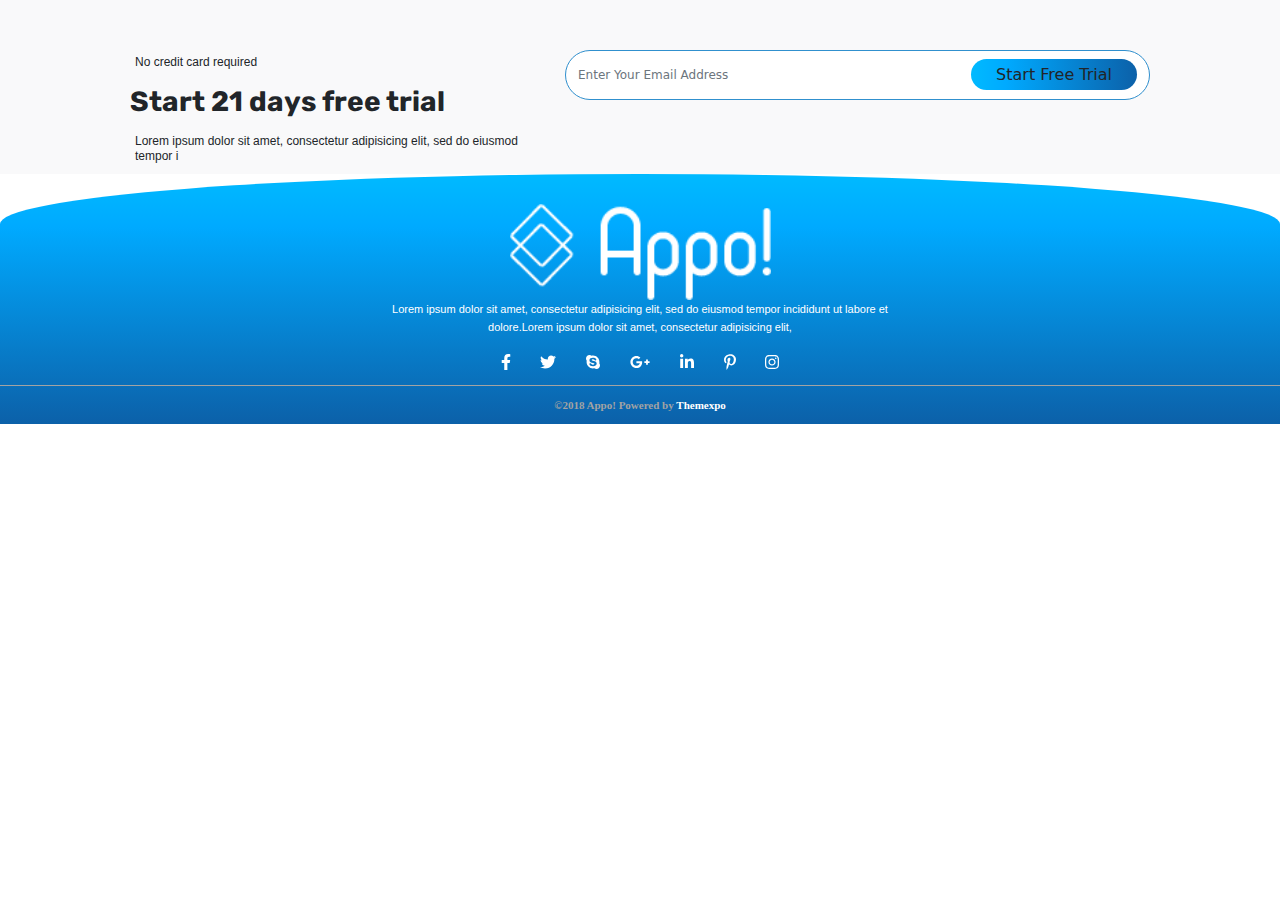
==== commit d48e7de5: "I have done the footer section of all the three pages. Added some font." ====
--- a/blog-page-details.html
+++ b/blog-page-details.html
@@ -23,28 +23,23 @@
 	<!-- Meta Description -->
 	<meta name="description" content="160 characters">
 
-      <!--
-       |---------------------------|
+ <!--   |---------------------------|
        |    All Css File Here      |
-       |---------------------------|
-       -->
+      |---------------------------| -->
+      <!-- rubik font -->
+	<link rel="preconnect" href="https://fonts.googleapis.com">
+	<link rel="preconnect" href="https://fonts.gstatic.com" crossorigin>
+	<link href="https://fonts.googleapis.com/css2?family=Rubik:wght@500&display=swap" rel="stylesheet">
+<!-- end of rubik font -->
 	
-  	<!-- css for bootstrap -->
+  <!-- css for bootstrap -->
 	<link rel="stylesheet" href="./assets/css/bootstrap.min.css">
-
 	<!-- css for Fontawesome -->
 	<link rel="stylesheet" type="text/css" href="./assets/css/all.min.css">
-
-	<!-- responsive css file -->
-	<link rel="stylesheet" type="text/css" href="./assets/css/responsive.css">
-
-	<!-- nunito fonts  -->
-	<link rel="preconnect" href="https://fonts.googleapis.com">
-	<link rel="preconnect" href="https://fonts.gstatic.com" crossorigin>
-	<link href="https://fonts.googleapis.com/css2?family=Nunito:wght@400;700&display=swap" rel="stylesheet">
-
 	<!-- my css file -->
 	<link rel="stylesheet" type="text/css" href="./assets/css/style.css">
+	<!-- responsive css file -->
+	<link rel="stylesheet" href="./assets/css/responsive.css">
 	
 
 </head>
@@ -58,318 +53,76 @@
 	2. We have used bootstrap 5, so don't use bootstrap 4 codes.
 	3. Before write code, go to trello once more, look at your work, which section you are mentioned.
 	4. In the below, comments your name side of your working section
-
 -->
 
-<!-- Nav Bar section Start -->
-<section>
-	<nav class="navbar navbar-expand-lg navbar-light">
-		<div class="container">
-		  <a class="navbar-brand" href="#"><img src="images/logo.png" alt=""></a>
-		  <button class="navbar-toggler" type="button" data-bs-toggle="collapse" data-bs-target="#navbarSupportedContent" aria-controls="navbarSupportedContent" aria-expanded="false" aria-label="Toggle navigation">
-			<span class="navbar-toggler-icon"></span>
-		  </button>
-		  <div class="collapse navbar-collapse" id="navbarSupportedContent">
-			<ul class="navbar-nav ms-auto">
-			  <li class="nav-item">
-				<a class="nav-link" href="index.html">Home</a>
-			  </li>
-			  <li class="nav-item">
-				<a class="nav-link" href="#">Features</a>
-			  </li>
-			  <li class="nav-item">
-				<a class="nav-link"href="#">SereenShots</a>
-			  </li>
-			  <li class="nav-item">
-				<a class="nav-link" href="#">How It Work</a>
-			  </li>
-			  <li class="nav-item">
-				<a class="nav-link"  href="#">Pricing</a>
-			  </li>
-			  <li class="nav-item">
-				<a class="nav-link" href="blog-post.html">Blog</a>
-			  </li>
-			  <li class="nav-item">
-				<a class="nav-link" href="#">Downlode</a>
-			  </li>
-			  <li class="nav-item">
-				<a class="nav-link" href="#">Link</a>
-			  </li>
-			  <li class="nav-item">
-				<a href="#" class="btn-1">Try For Free</a>
-			  </li>
-				 
-			</ul>
-	
-		  </div>
-		</div>
-	</nav>
-</section>
-<!-- Nav Bar section End -->
-
-<!--banner -- Our Blog Details Start-->
-<section>
-	
-	<div class="bolg-details mb-5">
-		
-		<div class="content">
-			<h3>Our Blog Details</h3>		
-			<div class="shihab">
-				<h4 class="text-center">Home</h4> 
-				<h4 class="icon"><i class="fas fa-angle-right"></i></h4>
-				<h4 style="color: #39bced;">Blog Details</h4>
-			</div>
-		</div>
-
-	</div>
-</section>
-<!--banner -- Our Blog Details End-->
+<!-- banner -- Read from our blog Start -->
+<!-- banner -- Read from our blog End -->
 
 
 
-<!-- font-family: 'Nunito', sans-serif; -->
 
-	<!-- --------------------------------------
-			Blog Post Start Sadia Haque
-	---------------------------------------- -->
-	<section class="my-5 blog-post">
+
+
+<!-- Blog Posts Section Start -->
+<!-- Blog Posts Section End -->
+
+
+
+<!-- footer section start -->
+<footer>
+
+	<div class="container">
+		<div class="row vlog mx-3">
+			<div class="col-md-5 col-sm-12 vlog-up ">
+				<p class="text-start">No credit card required</p>
+				<h3 class="text-start">Start 21 days free trial</h3>
+				<p class="text-start">Lorem ipsum dolor sit amet, consectetur adipisicing elit, sed do eiusmod tempor i</p>
+			</div>
+			<div class="col-md-7 col-sm-12 vlog-down">
+			  <div class="input-group mb-3">
+			  <input type="text" class="form-control position-relative" placeholder="Enter Your Email Address" aria-label="Recipient's username" aria-describedby="button-addon2">
+			  <button class="btn position-absolute top-50 end-0 translate-middle-y" type="button" id="button-addon2"><span>Start Free Trial</span></button>
+		       </div>
+		     </div>
+		</div>
+	</div>
+
+	<div class="with-bg">
 		<div class="container">
-			<div class="row">
-				<!-- left sidebar blog content area start-->
-				<div class="col-lg-8 left-sidebar">
-					<div class="card border-0 mb-4">
-						<img src="images/blog-img5.jpg" class="card-img-top img-fluid" alt="Blog Image">
-						<div class="card-body mt-3 ps-0">
-							<h5 class="card-title heading-color">No one cares about products. people care about ideas.</h5>
-							<p class="card-text mytext py-1"><small class="text-muted">July 13th, 2018</small></p>
-							<p class="card-text paragraph">Lorem ipsum dolor sit amet, consectetur adipisicing elit, sed do eiusmod tempor incididunt ut labore et dolore magna aliqua. Ut enim ad minim veniam, quis nostrud exercitation ullamco laboris nisi ut aliquip. Ut enim ad minim veniam, quis nostrud exercitation ullamco laboris nisi ut aliquip.Ut enim ad minim veniam, quis nostrud exercitation ullamco laboris nisi ut aliquip. Ut enim ad minim veniam, quis nostrud exercitation ullamco laboris nisi ut aliquip.Ut enim ad minim veniam.</p>
-
-							<p class="card-text paragraph pt-3">Lorem ipsum dolor sit amet, consectetur adipisicing elit, sed do eiusmod tempor incididunt ut labore et dolore magna aliqua. Ut enim ad minim veniam, quis nostrud exercitation ullamco laboris nisi ut aliquip. Ut enim ad minim veniam, quis nostrud exercitation.</p>
-
-							<div class="rob-man">
-								<p class="card-text paragraph pt-3">consectetur adipisicing elit, sed do eiusmod tempor incididunt ut labore et dolore magna aliqua. <br>Ut enim ad minim veniam, quis nostrud exercitation ullamco laboris nisi ut aliquip. </p>
-								<h6 class="pt-2">Rob Man Pawel</h6>
-								<p class="card-text pb-3 mytext"><small class="text-muted">UX Engneer</small></p>
-							</div>
-
-							<p class="card-text paragraph pt-1">Lorem ipsum dolor sit amet, consectetur adipisicing elit, sed do eiusmod tempor incididunt ut labore et dolore magna aliqua. Ut enim ad minim veniam, quis nostrud exercitation ullamco laboris nisi ut aliquip. Ut enim ad minim veniam, quis nostrud exercitation </p>
-						</div>
-					</div>
-					<div class="share">
-						<h6 class="card-title heading-color">Share This:</h6>
-						<div class="tags mt-3">
-							<a href="#" class="active"><i class="fab fa-facebook-f"></i> &nbsp;Facebook</a>
-							<a href="#"><i class="fab fa-twitter text-primary"></i> &nbsp; Twitter</a>
-							<a href="#"><i class="fab fa-google-plus-g text-danger"></i> &nbsp; Google Plus</a>
-							<a href="#"><i class="fab fa-skype text-info"></i> &nbsp; Skype</a>
-							<a href="#" class=""><i class="fas fa-envelope envelop"></i> &nbsp; Mail to Friends</a>
-						</div>
-					</div>
-
-				</div>
-				<!-- left sidebar blog content area end-->
-
-				<!-- right sidebar recent post area start-->
-				<div class="col-lg-4 right-sidebar margin">
-					<div class="input-group mb-3">
-						<input type="text" class="form-control py-2 border-end-0" placeholder="Search...">
-						<span class="input-group-text bg-transparent border-start-0" id="basic-addon1"><i class="fas fa-search"></i></span>
-					</div>
-					<!-- recent post -->
-					<div class="recent-post mt-4">
-						<h4 class="text-capitalize heading-color">recent post</h4>
-						<div class="card border-0">
-							<div class="card-body ps-0 pb-1">
-								<h5 class="card-title pb-2 heading-color">No one cares about products. people care about ideas.</h5>
-								<p class="card-text d-inline-block"><small class="text-muted">July 13th, 2018</small></p>
-								<p class="card-text d-inline-block ps-4"><small class="text-muted">By: Admin</small></p>
-								<hr>
-							</div>
-						</div>
-						<div class="card border-0">
-							<div class="card-body ps-0 pb-2 pt-1">
-								<h5 class="card-title py-2 heading-color">No one cares about products. people care about ideas.</h5>
-								<p class="card-text d-inline-block"><small class="text-muted">July 13th, 2018</small></p>
-								<p class="card-text d-inline-block ps-4"><small class="text-muted">By: Admin</small></p>
-								<hr>
-							</div>
-						</div>
-						<div class="card border-0">
-							<div class="card-body ps-0 pb-2 pt-1">
-								<h5 class="card-title py-2 heading-color">No one cares about products. people care about ideas.</h5>
-								<p class="card-text d-inline-block"><small class="text-muted">July 13th, 2018</small></p>
-								<p class="card-text d-inline-block ps-4"><small class="text-muted">By: Admin</small></p>
-							</div>
-						</div>
-					</div>
-
-					<!-- categories -->
-					<div class="categories mt-3">
-						<h4 class="text-capitalize heading-color">category</h4>
-						<ul class="ps-0 pt-3  d-flex justify-content-between">
-							<li class="heading-color">Technology</li>
-							<p class="card-text mytext"><small class="text-muted">(4 Post)</small></p>
-						</ul>
-						<hr>
-						<ul class="ps-0 pt-0 d-flex justify-content-between">
-							<li class="heading-color">Application</li>
-							<p class="card-text mytext"><small class="text-muted">(10 Post)</small></p>
-						</ul>
-						<hr>
-						<ul class="ps-0 pt-0 d-flex justify-content-between">
-							<li class="heading-color">Education</li>
-							<p class="card-text mytext"><small class="text-muted">(8 Post)</small></p>
-						</ul>
-						<hr>
-						<ul class="ps-0 pt-0 d-flex justify-content-between">
-							<li class="heading-color">Lifestyle</li>
-							<p class="card-text mytext"><small class="text-muted">(2 Post)</small></p>
-						</ul>
-					</div>
-
-					<!-- tags -->
-					<div class="tags mt-4">
-						<h4 class="text-capitalize fw-bold mb-4 heading-color">tags</h4>
-						<a href="#" class="active fw-bold">Education</a>
-						<a href="#">Information</a>
-						<a href="#">Life</a>
-						<a href="#">Technology</a>
-						<a href="#">Bussiness</a>
-						<a href="#">Stayle</a>
-					</div>
-				</div>
-				<!-- right sidebar recent post area end-->
+		<div class="row d-flex justify-content-center">
+			<div class="logo2 col-lg-3 col-md-auto col-sm-auto col-xs-3">
+				<img src="images/logo2.png" alt="logo">
+			</div>
+			
+		</div>
+		<div class="row justify-content-center">
+			<div class="socio-txt d-flex justify-content-center">
+				<p class="col-md-8">
+					Lorem ipsum dolor sit amet, consectetur adipisicing elit, sed do eiusmod tempor incididunt ut labore et<br>dolore.Lorem ipsum dolor sit amet, consectetur adipisicing elit,
+				</p>
 			</div>
 		</div>
-	</section>
-	<!-- --------------------------------------
-			Blog Post end
-	------------------------------------------>
+		<div class="row d-flex justify-content-center">
+			<div class="social col-md-3">
+				<ul class=" d-flex justify-content-between p-0">
+					<li><a href="#"><i class="fa-brands fa-facebook-f"></i></a></li>
+					<li><a href="#"><i class="fa-brands fa-twitter"></i></a></li>
+					<li><a href="#"><i class="fa-brands fa-skype"></i></a></li>
+					<li><a href="#"><i class="fa-brands fa-google-plus-g"></i></a></li>
+					<li><a href="#"><i class="fa-brands fa-linkedin-in"></i></a></li>
+					<li><a href="#"><i class="fa-brands fa-pinterest-p"></i></a></li>
+					<li><a href="#"><i class="fa-brands fa-instagram"></i></a></li>
 
-	<!-- Related post Start -->
-	<div class="container related">
-		<h3 class="text-capitalize">related post</h3>
-		<div id="carouselExampleControls" class="carousel slide  my-5" data-bs-ride="carousel">
-			<div class="carousel-inner">
-			  <div class="carousel-item active carousel-bet">
-				<div class="item-inn card">
-					<img src="./images/related-post.png" class="d-block w-100" alt="...">
-					<div class="in-text p-3">
-						<p class="p-text">no one cares about products. people care about ideas</p>
-						<div class="inner-span">
-							<span>july 13th 2018</span>
-							<span>By: Admin</span>
-						</div>
-					</div>
-				</div>
-				<div class="item-inn card">
-					<img src="./images/related-post.png" class="d-block w-100" alt="...">
-					<div class="in-text p-3">
-						<p>no one cares about products. people care about ideas</p>
-						<div class="inner-span">
-							<span>july 13th 2018</span>
-							<span>By: Admin</span>
-						</div>
-					</div>
-				</div>
-			  </div>
-			  <div class="carousel-item carousel-bet">
-				<div class="item-inn card">
-					<img src="./images/related-post.png" class="d-block w-100" alt="...">
-					<div class="in-text p-3">
-						<p class="p-text">no one cares about products. people care about ideas</p>
-						<div class="inner-span">
-							<span>july 13th 2018</span>
-							<span>By: Admin</span>
-						</div>
-					</div>
-				</div>
-				<div class="item-inn card">
-					<img src="./images/related-post.png" class="d-block w-100" alt="...">
-					<div class="in-text p-3">
-						<p>no one cares about products. people care about ideas</p>
-						<div class="inner-span">
-							<span>july 13th 2018</span>
-							<span>By: Admin</span>
-						</div>
-					</div>
-				</div>
-			  </div>
-			  
+				</ul>
 			</div>
-			<button class="carousel-control-prev" type="button" data-bs-target="#carouselExampleControls" data-bs-slide="prev">
-				<span class="carousel-control-prev-icon" aria-hidden="true"></span>
-				<span class="visually-hidden">Previous</span>
-			</button>
-			<button class="carousel-control-next" type="button" data-bs-target="#carouselExampleControls" data-bs-slide="next">
-				<span class="carousel-control-next-icon" aria-hidden="true"></span>
-				<span class="visually-hidden">Next</span>
-			</button>
+		</div>
+		</div>
+		<div class="row d-flex justify-content-center m-0 p-0">
+			<p class="footer-btm">&copy2018 Appo! Powered by <span>Themexpo</span></p>
 		</div>
 	</div>
-	<!-- Related post End -->
-
-	<!-- comment start -->
-	<div class="container cm-section">
-		<div class="comment">
-			<h3 class="mb-5 text-capitalize">comments (6)</h3>
-			<div class="row">
-				<div class="col-sm-2">
-					<div class="span"></div>
-				</div>
-				<div class="col-sm-10 card py-3">
-					<div class="cm-text">
-						<span class="fw-bold">nafiz khan</span>
-						<p>Lorem ipsum dolor sit, amet consectetur adipisicing elit. Blanditiis quia eligendi ipsa officiis aperiam sed alias libero repellendus rerum in?</p>
-						<small class="fw-bold">Reply?</small>
-						<div class="row mt-3">
-							<div class="col-sm-2">
-								<div class="span"></div>
-							</div>
-							<div class="col-sm-8">
-								<div class="cm-text">
-									<span class="fw-bold">nafiz khan</span>
-									<p>Lorem ipsum dolor sit, amet consectetur adipisicing elit. Blanditiis quia eligendi ipsa officiis aperiam sed alias libero repellendus rerum in?</p>
-									<small class="fw-bold">Reply?</small>
-									
-								</div>
-							</div>
-						</div>
-						<div class="row mt-3">
-							<div class="col-sm-2 circle">
-								<div class="span"></div>
-							</div>
-							<div class="col-sm-8">
-								<div class="cm-text">
-									<span class="fw-bold">nafiz khan</span>
-									<p>Lorem ipsum dolor sit, amet consectetur adipisicing elit. Blanditiis quia eligendi ipsa officiis aperiam sed alias libero repellendus rerum in?</p>
-									<small class="fw-bold">Reply?</small>
-									
-								</div>
-							</div>
-						</div>
-					</div>
-				</div>
-			</div>
-			<div class="row mt-3">
-				<div class="col-sm-2">
-					<div class="span"></div>
-				</div>
-				<div class="col-sm-10 card py-3">
-					<div class="cm-text">
-						<span class="fw-bold">nafiz khan</span>
-						<p>Lorem ipsum dolor sit, amet consectetur adipisicing elit. Blanditiis quia eligendi ipsa officiis aperiam sed alias libero repellendus rerum in?</p>
-						<small class="fw-bold">Reply?</small>
-						
-					</div>
-				</div>
-			</div>
-		</div>
-	</div>
-	<!-- comment End -->
-
-<!-- footer section Start -->
-<!-- footer section End -->
+</footer>
+<!-- footer section end -->
 
 	<!--|---------------------------|
        |    All Js File Here       |
@@ -384,5 +137,7 @@
 	<script src="./assets/js/all.min.js"></script>
 	<!-- External js  -->
 	<script src="./assets/js/app.js"></script>
+
+
 </body>
 </html>--- a/assets/css/style.css
+++ b/assets/css/style.css
@@ -30,9 +30,6 @@
 	list-style: none;
 	text-decoration: none;
 }
-body{
-	scroll-behavior: smooth;
-}
 
 h1, 
 h2, 
@@ -46,628 +43,258 @@
 	margin: 0;
 }
 p{
-	line-height: 22px;
-}
-
-/* root variables */
-:root{
-	--first-color: #fff;
-	--second-color: #393939;
-	--sky-blue: #39bced;
-	--royal-blue: #22499c;
-	--black-color: #2e2e2e;
-	--text-color: #aaaaaa;
-}
-/* common class */
-h1{
-	font-size: 48px;
-	color: var(--black-color);
+	/* color: #848789; */
+	line-height: 30px;
+}
+
+body{
+	scroll-behavior: smooth;
+}
+
+/* Nav Bar section Start */
+/* Nav Bar section End */
+
+
+
+
+
+
+/* Hero section Start */
+/* Hero section End */
+
+
+
+
+
+
+/* Why use this app section Start */
+/* Why use this app section End */
+
+
+
+
+
+
+/* Awesome apps features Start */
+/* Awesome apps features End */
+
+
+
+
+
+
+/* Apps screenshots Start */
+/* Apps screenshots End */
+
+
+
+
+
+
+
+/* How does this app work Start */
+/* How does this app work End */
+
+
+
+
+
+
+
+/* Easy Pricing plan Start */
+/* Easy Pricing plan End */
+
+
+
+
+
+
+/* Latest story Start */
+/* Latest story End */
+
+
+
+/* Footer section Start */
+footer{
+	margin: 0;
+	width: 100vw;
+	background: #F9F9FA;
+    position:absolute;
+    transform:translate(0%,0%);  
+}
+footer p{
+	font-family: 'Nunito', sans-serif;
+	font-size: 11px;
+	text-align: center;
+	overflow: hidden;
+	line-height: 18px;
+}
+footer .with-bg{
+	margin: 0;
+	padding-top: 30px;
+	width: 100vw;
+    position:absolute;
+	background-image: linear-gradient(to bottom, #00baff 0%, #0af 21%, #133272 150%);
+	border-bottom-left-radius:0px;
+	border-bottom-right-radius:0px;
+	border-top-left-radius: 50% 20%;
+	border-top-right-radius: 50% 20%;
+}
+/*footer section for homepage*/
+.downapp{
+	width: 100%;
+	background: white;
+	display: flex;
+	text-align: center;
+}
+.downapp h5{
+	font-family: 'Nunito', sans-serif;
+	font-weight: 700;
+	padding: 15px 0;
+}
+.downapp h6{
 	font-family: 'Rubik', sans-serif;
-	font-weight: 700;
-}
-h2{
+	font-size: 17px;
+	background: -webkit-linear-gradient(left, #00baff 0%, #0af 21%, #133272 60%);
+	-webkit-background-clip: text;
+	-webkit-text-fill-color: transparent;
+}
+.downapp img {
+	width: 100%;
+	padding: 20px;
+}
+.fontAwesome {
+  font-family: 'Helvetica', FontAwesome, sans-serif;
+}
+
+
+/*end of homepage footer*/
+
+/*starting common footer*/
+.with-bg .logo2{
+	text-align: center;	
+	
+}
+.with-bg .logo2 img{
+	width: 100%;
+}
+
+.with-bg .socio-txt{
+	color: #ffffff;	
+}
+.with-bg .social{
+	padding: 15px 3px 10px 3px;
+}
+footer ul li{
+
+}
+footer ul li a{
+	color: white;
+}
+.footer-btm{
+	font-family: "Nunito Regular";
+	margin: 0;
+	padding: 10px 0;
+	border-top: 1px solid;
+	color: #a2a3a3;
+	font-weight: bold;
+	text-align: center;
+}
+.footer-btm span{
+	color: white;
+}
+/*end of common footer*/
+
+/*start of blog post&blog page details footer*/
+
+.vlog{
+	padding: 50px 20px 5px 20px;
+	background: #F9F9FA;
+}
+.vlog-up{
+	
+}
+.vlog-up h3{
 	font-family: 'Rubik', sans-serif;
-	font-weight:500;
-	font-size: 36px;
-	color: var(--black-color);
-	text-align: center;
-	padding: 80px 0px;
-}
-/* h3{
-	font-family: 'Rubik', sans-serif;
-	font-size: 40px;
-} */
-.p-text{
-	line-height: 22px;
-    font-size: 16px;
-    font-weight: 400;
-}
-.btn-1{
-	display: inline-block;
-	padding: 8px 42px;
-	font-size: 16px;
-	text-align: center;
-	text-decoration: none;
-	border-radius: 50px;
-	background-image:linear-gradient(to right,var(--sky-blue) , var(--royal-blue));
-	color: var(--first-color);
-	border: 0;
-	font-family: 'Nunito', sans-serif;
-	font-weight: bold;
-}
-.title{
-	font-family: 'Nunito', sans-serif;
-	font-weight: bold;
-	font-family: 20px;
-}
-/*====Nav Bar section Start Zubair===*/
-.navbar .nav-link{
-	color: var(--text-color);
-
-}
-.navbar .nav-link:hover{
-	color: var(--sky-blue) !important;
-
-}
-.navbar-light .navbar-toggler {
-    /* color: rgba(0,0,0,.55); */
-    /* border-color: rgba(0, 0, 0,0.1 ); */
-	color: var(--sky-blue) !important;
-	border-color: var(--sky-blue);
-}
-/*==== Nav Bar section End ===*/
-/*===Hero section Start ====*/
-.hero{
-	background-image: url(../../images/hero1.png);
-	height: 650px;
-	background-repeat: no-repeat;
-	background-position: right;
-	background-size: auto;
-
-}
-.hero .content{
-	margin-top: 200px;
-}
-.hero .content p{
-	padding: 10px 0px;
-}
-.hero .image img{
-	margin-top: 90px;
-	margin-left: 100px;
-}
-.hidden{
-	display: none
-  }
-  .sliderContainer{
-	display: flex;
-	justify-content: center
-  }
-  .sliderContainer>div{
-	width: 250px;
-	height: 100px;
-	background-color: #333;
-	color: var(--first-color);
-	font-size: 25px;
-	text-transform: capitalize
-  }
-  .magicStartLoop{
-	display: flex;
-	justify-content: center;
-	align-items: center;
-	opacity: 1;
-	animation: op 200ms linear
-  }
-  @keyframes op{
-	0%{
-	  opacity: 0
-	}
-	100%{
-	  opacity: 1
-	}
-  }
-/*====Hero section End zubair===*/
-/* why use this app Start Zubair */
-.card:hover {
-    box-shadow: 5px 5px 5px rgba(0, 0, 0, .2)
-}
-/* why use this app End Zubair */
-
-/* Awesome app feature Start Oytizo */
-.container-back{
-	background-image: url("../../images/back.png"); 
-	background-repeat: no-repeat;
-	background-size: auto;
-	background-position: left;
-	height:auto;
-}
-.awesome h2{
-   padding: 30px;
-   text-align: center;
-}
-.awesome p{
-   padding: 0 100px;
-   text-align: center;
-}
-.img img{
-   width: 100%;
-   padding: 30px;
-}
-.angle {
-	color:  var(--sky-blue);
-	background: var(--first-color);
-	margin: 5px;
-	border: 0;
-	width: 30px;
-	height: 30px;
-	border-radius: 50%;
-	text-align: center;
-	padding: 0px 2px;
-}
-.angle:hover{
-   color: var(--first-color);
-   background: var(--sky-blue);
-}
-.vertical-row{
-   margin-left: 20px;
-   border-left: 1px solid var(--sky-blue);
-   height: 28%;
-   position: relative;
-}
-.profile-logo img{
-   width: 15%;
-   position:absolute;
-   top: 20%;
-   left: 15%;
-}
-.vertical-row-profile{
-   position: absolute;
-   margin-top: 50px;
-}
-.vertical-row-in1{
-   border: 1px solid var(--royal-blue);
-   margin-left: 20px;
-}
-.vertical-row-in2{
-   border: 1px solid var(--royal-blue);
-   margin-left: 20px;
-   display: none;   
-}
-.vertical-row-in3{
-   border: 1px solid var(--royal-blue);
-   margin-left: 20px;
-   display: none;
-  
-}
-.make-profile{
-position: absolute;
-right: 0;
-left: 40%;
-margin-top: 45px;
-}
-/* Awesome app feature End Oytizo */
-
-/* Apps ScreeShot Start Oytizo */
-.carousel {
-	position: relative;
-	height: 600px;
-	margin-top: 150px;
-	perspective: 1500px;
-  }
-  .carousel .carousel-item {
-	width: 250px;
-  }
-  .carousel .carousel-item img {
-	height: 300px;
-	max-width: 170px;
-	transform: translateX(1px) translateY(-90px);
-  }
-  .mobile {
-	width: 257px;
-	height: 349px;
-	position: absolute;
-	top: 40%;
-	left: 49%;
-	transform: translate(-50%, -50%);
-	z-index: 1000,
-  } 
-/* Apps ScreeShot End Oytizo */
-
-/* How does this app Start Omar */
-/* .awork{
-	margin-top: -100px;
-
-} */
-.write {
-	padding-top:20px;
-}
-.abc {
-	margin-top: 130px;
-}
-.write p {
-	font-size: 15px;
-}
-.bg1 img {
-	height: 500px;
-	width: 610px;
-	position: relative;
-	overflow: hidden;
-	display: block;
-	z-index: -1;
-}
-.bg2 img {
-	height: 450px;
-	width: 600px;
-	position: absolute;
-	display: block;
-	top: 60px;
-	right: 90px;
-}
-.root {
-	position: relative;
-}
-.right img {
-	height: 320px;
-	width: 326px;
-	position: absolute;
-	top: 132px;
-	right: 200px;
-	display: block;
-	z-index: 1;
-}
-/* How does this app End Omar */
-
-/* Easy pricing Start Omar */
-.cd {
-	position: relative;
-	overflow: hidden;
-	width: 100%;
-	height: 430px;
-	box-shadow: 0 8px 16px 0 rgba(0, 0, 0, 0.2);
-}
-.cd1 {
-	position: relative;
-	overflow: hidden;
-	width: 100%;
-	height: 450px;
-	box-shadow: 0 8px 16px 0 rgba(0, 0, 0, 0.2);
-}
-.cd2 {
-	position: relative;
-	overflow: hidden;
-	width: 100%;
-	height: 480px;
-	box-shadow: 0 8px 16px 0 rgba(0, 0, 0, 0.2);
-}
-.cd img {
-	height: 288px;
-	width: 130px;
-}
-.cd1 img {
-	height: 288px;
-	width: 130px;
-}
-.cd2 img {
-	height: 288px;
-	width: 130px;
-}
-.txt {
-	position: absolute;
-	top: 90px;
-	right: 55px;
-}
-.txt p {
-	font-size: 15px;
-}
-.ptxt p {
-	font-size: 15px;
-	text-align: center;
-}
-.cbody h2 {
-	background: -webkit-linear-gradient(var(--sky-blue), var(--royal-blue));
-	background-clip: text;
-	-webkit-text-fill-color: transparent;
-}
-.access {
-	color: var(--sky-blue);
-}
-.btn-grad {
-	background-image: linear-gradient(to right, var(--sky-blue) 0%, #3090ce 51%, var(--royal-blue) 100%);
-	border-radius: 50px;
-}
-.btn-grad1 {
-	background-color: var(--sky-blue);
-	border-radius: 50px;
-}
-/* Easy pricing End Omar */
-
-/* Latest story Start sanowar */
-.story-title{
-	font-size:20px;
-	font-weight: 500;
-	padding: 10px 0px;
-}
-/* Latest story End sanowar*/
-
-/* Footer Start Zilani */
-
-/* Footer End Zilani */
+	padding: 10px 0;
+	font-weight: bold;	
+}
+.vlog-up p{
+	line-height: 15px;
+	font-size: 12px;
+	padding: 5px;
+
+}
+.vlog-down .input-group input{
+	line-height: 3;
+	font-size: 12px;
+	border: 1px solid #3090CE;
+	border-radius: 30px !important;
+}
+.vlog-down button span{
+	background-image: linear-gradient(to right, #00baff 0%, #0af 21%, #133272 150%);
+	border-radius:20px ;
+	padding: 6px 25px;
+}
+#button-addon2{
+	z-index:9;
+}
+/* Footer section End */
+
 
 
 /* ===========Blog Page Details========= */
 
-/* banner -- Read from our blogs Start Sanowar */
-.bolg-details{
-	background-image: url(../../images/blogd.png);
-	background-position: center;
-	background-repeat: no-repeat;
-	background-size: cover;
-	height: 450px;
-	display: flex;
-	justify-content: center;
-	align-items: center;
-}
-.bolg-details .shihab{
-	display: flex;
-	justify-content: center;
-	padding-top: 50px;
-}
-.bolg-details h3{
-	font-size: 48px;
-	font-weight: 700;
-
-}
-.bolg-details .icon{
-	color: var(--sky-blue);
-	margin: 2px 12px 0px 15px;
-}
+/* banner -- Read from our blogs Start */
 /* banner -- Read from our blogs End */
+
+
+
+
+
+
+
+/* Blog Posts Section Start */
+/* Blog Posts Section End */
+
+
+
+
 
 /* Footer section Start */
 /* Footer section End */
 
+
+
+
+/* =============Blog Post=============== */
+
 /* Our Blog Details Start */
-        
-/*--------------------------------
-	 Blog Post Start Sadia Haque
---------------------------------*/
-.blog-post{
-	font-family: 'Nunito', sans-serif !important;
-}
-.heading-color{
-	color: #393939 !important;
-	font-weight: bold;
-}
-.blog-post .card .card-title,
-.right-sidebar h4{
-	font-size: 22px;
-}
-.blog-post .card .paragraph{
-	color: #484848;
-	font-size: 15px;
-	line-height: 24px;
-}
-.blog-post .card .mybtn{
-	background-image: linear-gradient(to right, #00baff 0%, #0af 21%, #133272 100%);
-	border-radius: 50px;
-	padding: 6px 35px;
-	transition-delay: 1s;
-	font-size: 15px;
-}
-.blog-post .mybtn:hover{
-	background-image: linear-gradient(to left, #00baff 0%, #0af 21%, #133272 100%);
-}
-/*pagination*/
-.page-item .page-link{
-	border-radius: 50px !important;
-	padding: 5px 12px;
-	font-size: 17px;
-	text-align: center;
-	height: 35px;
-	width: 35px;
-}
-.page-item:first-child .page-link{
-	margin-right: 30px;
-}
-.page-item:first-child .page-link:hover{
-	background: #39bced;
-	border: 1px solid #39bced;
-	color: white;
-}
-.page-item:first-child .page-link,
-.page-item .link{
-	border: 1px solid #e1e0e0;
-	color: #39bced;
-}
-.page-item:last-child .page-link{
-	background: #39bced;
-	border: 1px solid #39bced;
-	margin-left: 15px;
-}
-.page-item .link{
-	color: #484848;
-	position: relative;
-	margin: 0 17px;
-}
-.page-link.link::before {
-  content: '';
-  display: block;
-	clear: both;
-	border: 1px solid #e1e0e0;
-	width: 17px;
-	transform: rotate(0deg);
-	position: absolute;
-	top: 49%;
-	left: -50%;
-}
-.page-item:nth-child(5) .page-link::after{
-	content: '';
-  display: block;
-	clear: both;
-	border: 1px solid #e1e0e0;
-	width: 17px;
-	transform: rotate(0deg);
-	position: absolute;
-	top: 49%;
-	right: -50%;
-}
-/*right-sidebar*/
-.right-sidebar input::placeholder,
-.right-sidebar .input-group span{
-	color: #dcdce0 !important;
-	font-size: 15px;
-}
-.right-sidebar .input-group span{
-	position: relative;
-}
-.right-sidebar .input-group span::before{
-	content: '';
-	display: block;
-	clear: both;
-	border: 1px solid #dddde09c;
-	position: absolute;
-	top: 20%;
-	left: -2%;
-	height: 23px;
-	width: 1px;
-}
-.tags a{
-	text-decoration: none;
-	padding: 5px 22px;
-	margin: 4px 3px;
-	display: inline-block;
-	border-radius: 5px;
-	border: 1px solid #dddde09c;
-	color: #484848;
-	font-size: 14px;
-}
-.tags .active,
-.tags a:hover,
-.tags a:hover .svg-inline--fa{
-	background: #36ace1;
-	color: white !important;
-	border: 1px solid #36ace1;
-}
-.tags .svg-inline--fa{
-	font-size: 16px !important;
-}
-.right-sidebar .recent-post .card-title{
-	font-size: 18px;
-	line-height: 23px;
-}
-.right-sidebar .recent-post .card-text,
-.mytext{	
-	color: #969898 !important;
-	font-size: 16px !important;
-}
-.right-sidebar hr{
-	margin: 0 0 !important;
-	width: 28px;
-}
-.right-sidebar .categories hr{
-	margin: 7px 0 !important;
-}
-/*blog-details page */
-.rob-man{
-  padding: 0 18px;
-  margin: 14px 0;
-  position: relative;
-}
-.rob-man::after {
-  content: '';
-  display: block;
-  clear: both;
-  border-bottom: 1px solid #3CBCED;
-  border-right: 1px solid #3CBCED;
-  height: 23px;
-  width: 100%;
-  border-left: 1px solid #3CBCED;
-  position: absolute;
-  bottom: 0;
-  left: -3px;
-}
-.rob-man::before {
-  content: '';
-	display: block;
-	clear: both;
-	border-top: 1px solid #3CBCED;
-	border-right: 1px solid #3CBCED;
-	height: 23px;
-	width: 100%;
-	border-left: 1px solid #3CBCED;
-	position: absolute;
-	top: 0;
-	left: -3px;
-}
-.rob-man h6{
-	font-size: 14px;
-	font-weight: 600;
-	color: #484848;
-}
-.share h6{
-	font-size: 18px;
-}
-.share .envelop{
-	color: #bbbbbb;
-}
-/*--------------------------------
-		Blog Post End Sadia Haque
---------------------------------*/
 /* Our Blog Details End */
 
-/* Related Post + Comments start Asif */
-.related .carousel{
-	width: 830px;
-	height: auto;
-	padding: 10px 0;
-	/* background: gray; */
-}
-.related .carousel-bet{
-	width: 100%;
-	display: flex;
-	justify-content: space-between;
-}
-.carousel .carousel-item img{
-	transform: translate(0);
-	min-width: 400px;
-	width: 100%;
-	height: 200px;
-}
-.inner-span{
-	display: flex;
-	justify-content: space-between;
-	width: 250px;
-}
-.carousel-control-prev,
-.carousel-control-next{
-	background: var(--sky-blue);
-	position: absolute;
-	top: 100%;
-	bottom: -30px;
-	width: 40px;
-	height: 40px;
-	border-radius: 50%;
-}
-.carousel-control-prev{
-	left: 42%;
-}
-.carousel-control-next{
-	right: 42%;
-}
-.comment{
-	width: 800px;
-	height: auto;
-	padding: 10px 0;
-}
-.comment .row .span{
-	width: 100px;
-	height: 100px;
-	border-radius: 50%;
-	background: #d7d7d7;
-}
-.comment small{
-	color: var(--sky-blue);
-}
-/* Related Post + Comments end Asif*/
+
+
+
+
+
+/* blog single post start */
+/* blog single post end */
+
+
+
+
+
+/* Related Post + Comments start */
+/* Related Post + Comments end */
+
+
+
+
+
+
 
 /* Footer section Start */
 /* Footer section End */
+
+
+
--- a/assets/css/responsive.css
+++ b/assets/css/responsive.css
@@ -1,464 +1,13 @@
-/*======= Hero section Start =====*/
-@media all and (max-width:500px){
-    
-    .hero {
-
-        background-position: center;
-        background-size: cover;
-    }
-    .hero .content {
-        margin-top: 152px;
-    }
-    h1 {
-        font-size: 26px!important ;   
-    }
+@media screen and (max-width: 500px) {
+  footer .input-group {
+    display: none;
+  }
+  footer .with-bg .logo2{
+    width: 30%;
+  }
 }
-
-@media all and (max-width:765px){
-    .hero .content {
-        margin-top: 60px;
-    }
-    h1 {
-        font-size: 26px!important ;
-    }
-    .hero .image img {
-        margin-left: 105px !important;
-        width: 50% !important;
-    }
-    .app .col-md-4{
-        margin-top: 15px;;
-    }
-}
-@media all and (max-width:921px){
-    .hero {
-
-        background-position: center;
-        background-size: cover;
-    }
-    .hero .image img {
-        margin-left: 1px;
-        width: 100%;
-    }
-    h1 {
-        font-size: 26px;
-        
-    }
-}
-
-@media all and (max-width:1127px){
-    .hero .image img {
-        margin-left: 1px;
-    }
-    h1 {
-        font-size: 26px;
-        
-    }
-    
-}
-/*======= Hero section ends ========*/
-
-/* Awesome app Start Oytizo */
-@media only screen and (max-width: 990px) {
-	.vertical-row {
-	 width: 100%;
-	}
-	.profile-logo img{
-		width: 15%;
-		position:absolute;
-		top: 50%;
-		left: 15%;
-	}
+@media screen and (max-width: 320px) {
+  footer .with-bg .logo2{
+    width: 40%;
   }
-
-@media only screen and (max-width: 770px) {
-	.vertical-row {
-	 width: 100%;
-	}
-	.profile-logo img{
-		width: 15%;
-		position:absolute;
-		top: 90%;
-		left: 15%;
-	}
-	.make-profile h3,p{
-		margin-bottom: 0;
-	}
-	.make-profile p{
-		line-height: 80%;
-	}
-  }
-  @media only screen and (max-width: 576px) {
-	.vertical-row {
-	 width: 100%;
-	}
-	.profile-logo img{
-		width: 4%;
-		position:absolute;
-		top: 20%;
-		left: 15%;
-	}
-  
-    .vertical-row-profile{
-        position: absolute;
-        margin-top: 2px;
-    }
-    .make-profile{
-
-        position: absolute;
-        left: 20%;
-        bottom: 0;
-        }
-
-    .make-profile h3{
-        font-size: 7px;
-    }
-	.make-profile h3,p{
-		margin-bottom: 0;
-	}
-	.make-profile p{
-
-		font-size: 5px;
-	}
-  }
-/* Awesome app End Oytizo */
-
-/* how does this app start Omar*/
-@media (max-width: 768px) {
-    .bg1 img {
-        height: 250px;
-        width: 300px;
-        position: relative;
-        overflow: hidden;
-        display: block;
-    }
-    .bg2 img {
-        height: 250px;
-        width: 325px;
-        position: absolute;
-        top: 15px;
-        right: 220px;
-        z-index: 1;
-    }
-    .root {
-        position: relative;
-    }
-    .right img {
-        height: 200px;
-        width: 200px;
-        position: absolute;
-        top: 40px;
-        right: 280px;
-        display: block;
-        z-index: 1;
-    }
-}
-@media (max-width: 576px){
-    .awork{
-        margin-top: 800px;
-    }
-}
-@media (max-width: 342px){
-    .awork{
-        margin-top: 1200px;
-    }
-}
-@media (max-width: 296px){
-    .awork{
-        margin-top: 2000px;
-    }
-}
-
-@media (max-width: 1100px) {
-    .bg1 img {
-        height: 300px;
-        width: 400px;
-        position: relative;
-        overflow: hidden;
-        display: block;
-    }
-    .bg2 img {
-        height: 350px;
-        width: 425px;
-        position: absolute;
-        top: 15px;
-        right: 90px;
-        z-index: 1;
-    }
-    .root {
-        position: relative;
-    }
-    .right img {
-        height: 300px;
-        width: 300px;
-        position: absolute;
-        top: 40px;
-        right: 150px;
-        display: block;
-        z-index: 1;
-    }
-}
-/* how does this app start Omar */
-
-/* Easy pricing start Omar */
-
-/* Easy pricing End Omar */
-
-/*Blog Post Responsive Start Sadia Haque*/
-
-.right-sidebar .recent-post h4,
-.right-sidebar .categories h4,
-.tags h4{
-	position: relative;
-}
-.right-sidebar .recent-post h4::after{
-  content: '';
-  display: block;
-  clear: both;
-  border-bottom: 1px solid #3CBCED;
-  position: absolute;
-  top: 78%;
-  left: 33%;
-  height: 1px;
-  width: 67%;
-}
-.right-sidebar .categories h4::after{
-   content: '';
-  display: block;
-  clear: both;
-  border-bottom: 1px solid #3CBCED;
-  position: absolute;
-  top: 88%;
-  left: 26%;
-  height: 1px;
-  width: 74%;
-}
-.tags h4::after{
-   content: '';
-  display: block;
-  clear: both;
-  border-bottom: 1px solid #3CBCED;
-  position: absolute;
-  top: 88%;
-  left: 12%;
-  height: 1px;
-  width: 88%;
-}
-@media all and (max-width: 768px){
-	.right-sidebar .recent-post h4::after{
-		left: 23% !important;
-		width: 77% !important;
-		top: 82% !important;
-	}
-	.right-sidebar .categories h4::after{
-		left: 18% !important;
-		width: 82% !important;
-	}
-	.tags h4::after{
-		left: 9% !important;
-  		width: 91% !important;
-	}
-	.blog-post .card .paragraph{
-		font-size: 14px;
-		line-height: 28px;
-	}
-	.pagination{
-		justify-content: center !important;
-	}
-}
-@media all and (max-width: 988px){
-	.margin{
-		margin-top: 50px;
-	}
-	.right-sidebar .recent-post h4::after{
-		left: 17%;
-		width: 83%;
-	}
-	.right-sidebar .categories h4::after{
-		left: 13%;
-		width: 87%;
-	}
-	.tags h4::after{
-		left: 6%;
-		width: 94%;
-	}
-}
-@media all and (max-width: 384px){
-	.right-sidebar .recent-post h4::after{
-		left: 33% !important;
-		width: 67% !important;
-	}
-	.right-sidebar .categories h4::after{
-		left: 25% !important;
-		width: 75% !important;
-	}
-	.tags h4::after{
-		left: 12% !important;
-		width: 88% !important;
-	}
-	.blog-post .card .mybtn{
-		font-size: 14px !important;
-	}
-	.rob-man{
-	  padding: 0 13px !important;
-	}
-	.rob-man::before,
-	.rob-man::after{
-		width: 106% !important;
-	}
-	.blog-post .card .card-title{
-		font-size: 20px !important;
-	}
-	.blog-post .card .paragraph{
-		font-size: 13.5px !important;
-	}
-	.right-sidebar .recent-post .card-title{
-		font-size: 18px !important;
-	}
-}
-/*Blog Post Responsive End Sadia Haque*/
-
-/* Related post and comments Start Asif */
-@media only screen and  (max-width:1400px){
-	#carouselExampleControls.carousel{
-		width: 725px;
-	}
-	#carouselExampleControls.carousel .carousel-item img {
-        min-width: 345px;
-    }
-    .cm-section .comment{
-        width: 725px;
-    }
-}
-@media only screen and (max-width: 1200px){
-    #carouselExampleControls.carousel{
-        width: 615px;
-    }
-    #carouselExampleControls.carousel .carousel-item img {
-        min-width: 295px;
-    }
-    .cm-section .comment{
-        width: 615px;
-    }
-    .cm-section .comment .row .span {
-        width: 80px;
-        height: 80px;
-    }
-}
-@media only screen and (max-width: 990px){
-    #carouselExampleControls.carousel {
-        width: 685px;
-    }
-    #carouselExampleControls.carousel .carousel-item img {
-        min-width: 330px;
-    }
-    .cm-section .comment{
-        width: 685px;
-    }
-}
-@media only screen and (max-width: 768px){
-    #carouselExampleControls.carousel {
-        width: 525px;
-    }
-    .carousel-bet{
-        gap: 20px;
-    }
-    #carouselExampleControls.carousel .carousel-item img {
-        min-width: 250px;
-        height: 150px;
-    }
-    .inner-span {
-        flex-direction: column;
-    }
-    button.carousel-control-prev,
-    button.carousel-control-next{
-        width: 30px;
-        height: 30px;
-    }
-    .cm-section .comment{
-        width: 525px;
-    }
-    .cm-section .comment .row .span{
-        width: 60px;
-        height: 60px;
-    }
-}
-@media only screen and (max-width: 570px){
-    .related{
-        overflow: hidden;
-    }
-    #carouselExampleControls.carousel .carousel-bet {
-        width: 90%;
-    }
-    #carouselExampleControls.carousel .carousel-item img {
-        min-width: 223px;
-        height: 130px;
-    }
-    button.carousel-control-prev{
-        left: 37%;
-    }
-    button.carousel-control-next{
-        right: 47%;
-    }
-    .cm-section .comment {
-        width: 450px;
-        margin-left: 10px;
-    }
-    .cm-section .comment .row .col-sm-2,
-    .col-sm-2.circle{
-        margin-bottom: 20px;
-    }
-
-}
-@media only screen and (max-width: 425px){
-    #carouselExampleControls.carousel .carousel-bet {
-        width: 75%;
-    }
-    #carouselExampleControls.carousel .carousel-item img {
-        min-width: 185px;
-        height: 100px;
-    }
-    button.carousel-control-prev{
-        left: 30%;
-    }
-    button.carousel-control-next{
-        right: 55%;
-    }
-    .cm-section .comment {
-        width: 350px;
-    }
-}
-@media only screen and (max-width: 375px){
-    #carouselExampleControls.carousel .carousel-bet {
-        width: 66%;
-    }
-    #carouselExampleControls.carousel .carousel-item img {
-        min-width: 150px;
-    }
-    button.carousel-control-prev{
-        left: 25%;
-    }
-    button.carousel-control-next{
-        right: 60%;
-    }
-    .cm-section .comment {
-        width: 320px;
-    }
-}
-@media only screen and (max-width: 320px){
-    #carouselExampleControls.carousel .carousel-bet {
-        width: 56%;
-    }
-    #carouselExampleControls.carousel .carousel-item img {
-        min-width: 135px;
-    }
-    button.carousel-control-prev{
-        left: 21%;
-    }
-    button.carousel-control-next{
-        right: 65%;
-    }
-    .cm-section .comment {
-        width: 270px;
-    }
-}
-/* Related post and comments End Asif*/
+}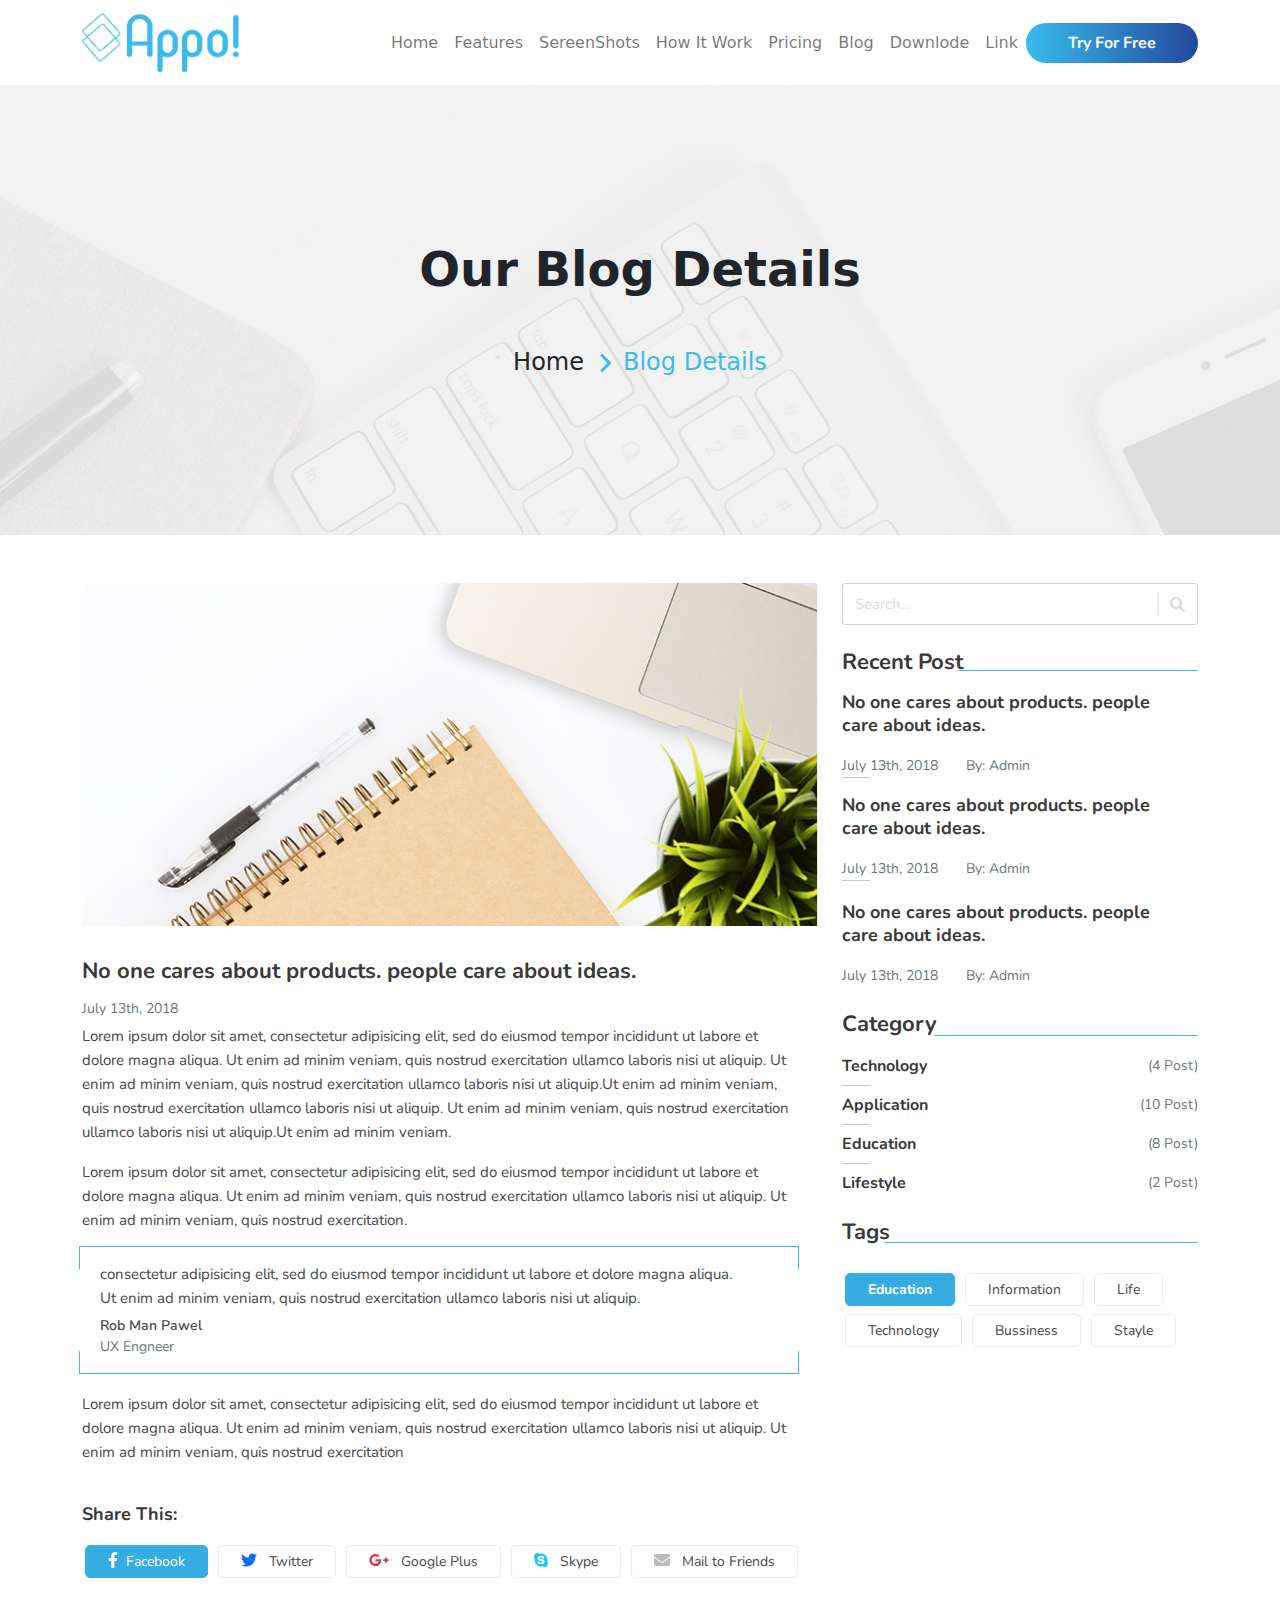
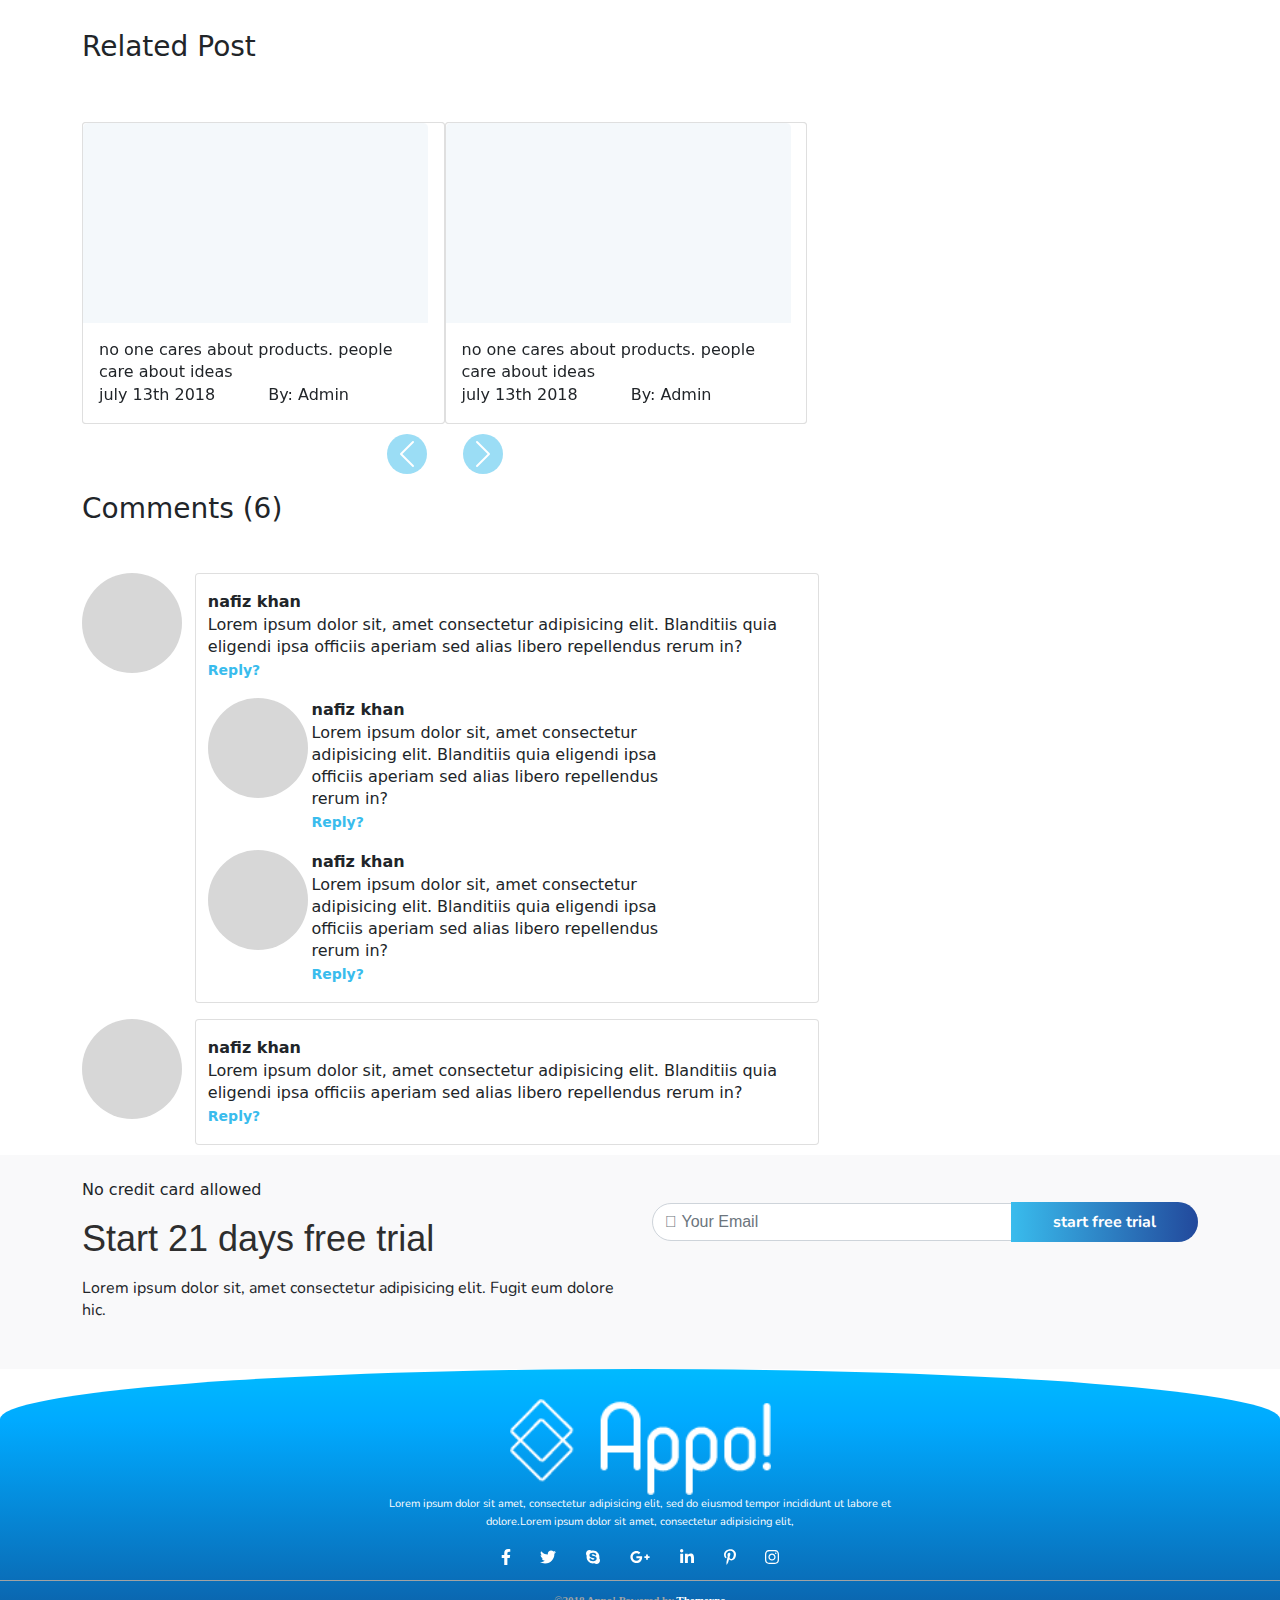
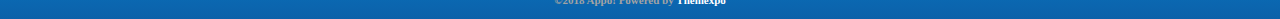
==== commit 2483481a: "page footer is modified and project completed" ====
--- a/blog-page-details.html
+++ b/blog-page-details.html
@@ -23,23 +23,28 @@
 	<!-- Meta Description -->
 	<meta name="description" content="160 characters">
 
- <!--   |---------------------------|
+      <!--
+       |---------------------------|
        |    All Css File Here      |
-      |---------------------------| -->
-      <!-- rubik font -->
+       |---------------------------|
+       -->
+	
+  	<!-- css for bootstrap -->
+	<link rel="stylesheet" href="./assets/css/bootstrap.min.css">
+
+	<!-- css for Fontawesome -->
+	<link rel="stylesheet" type="text/css" href="./assets/css/all.min.css">
+
+	<!-- responsive css file -->
+	<link rel="stylesheet" type="text/css" href="./assets/css/responsive.css">
+
+	<!-- nunito fonts  -->
 	<link rel="preconnect" href="https://fonts.googleapis.com">
 	<link rel="preconnect" href="https://fonts.gstatic.com" crossorigin>
-	<link href="https://fonts.googleapis.com/css2?family=Rubik:wght@500&display=swap" rel="stylesheet">
-<!-- end of rubik font -->
-	
-  <!-- css for bootstrap -->
-	<link rel="stylesheet" href="./assets/css/bootstrap.min.css">
-	<!-- css for Fontawesome -->
-	<link rel="stylesheet" type="text/css" href="./assets/css/all.min.css">
+	<link href="https://fonts.googleapis.com/css2?family=Nunito:wght@400;700&display=swap" rel="stylesheet">
+
 	<!-- my css file -->
 	<link rel="stylesheet" type="text/css" href="./assets/css/style.css">
-	<!-- responsive css file -->
-	<link rel="stylesheet" href="./assets/css/responsive.css">
 	
 
 </head>
@@ -53,40 +58,334 @@
 	2. We have used bootstrap 5, so don't use bootstrap 4 codes.
 	3. Before write code, go to trello once more, look at your work, which section you are mentioned.
 	4. In the below, comments your name side of your working section
+
 -->
 
-<!-- banner -- Read from our blog Start -->
-<!-- banner -- Read from our blog End -->
-
-
-
-
-
-
-<!-- Blog Posts Section Start -->
-<!-- Blog Posts Section End -->
-
-
-
-<!-- footer section start -->
+<!-- Nav Bar section Start -->
+<section>
+	<nav class="navbar navbar-expand-lg navbar-light">
+		<div class="container">
+		  <a class="navbar-brand" href="index.html"><img src="images/logo.png" alt=""></a>
+		  <button class="navbar-toggler" type="button" data-bs-toggle="collapse" data-bs-target="#navbarSupportedContent" aria-controls="navbarSupportedContent" aria-expanded="false" aria-label="Toggle navigation">
+			<span class="navbar-toggler-icon"></span>
+		  </button>
+		  <div class="collapse navbar-collapse" id="navbarSupportedContent">
+			<ul class="navbar-nav ms-auto">
+			  <li class="nav-item">
+				<a class="nav-link" href="index.html">Home</a>
+			  </li>
+			  <li class="nav-item">
+				<a class="nav-link" href="#">Features</a>
+			  </li>
+			  <li class="nav-item">
+				<a class="nav-link"href="#">SereenShots</a>
+			  </li>
+			  <li class="nav-item">
+				<a class="nav-link" href="#">How It Work</a>
+			  </li>
+			  <li class="nav-item">
+				<a class="nav-link"  href="#">Pricing</a>
+			  </li>
+			  <li class="nav-item">
+				<a class="nav-link" href="blog-post.html">Blog</a>
+			  </li>
+			  <li class="nav-item">
+				<a class="nav-link" href="#">Downlode</a>
+			  </li>
+			  <li class="nav-item">
+				<a class="nav-link" href="#">Link</a>
+			  </li>
+			  <li class="nav-item">
+				<a href="#" class="btn-1">Try For Free</a>
+			  </li>
+				 
+			</ul>
+	
+		  </div>
+		</div>
+	</nav>
+</section>
+<!-- Nav Bar section End -->
+
+<!--banner -- Our Blog Details Start-->
+<section>
+	
+	<div class="bolg-details mb-5">
+		
+		<div class="content">
+			<h3>Our Blog Details</h3>		
+			<div class="shihab">
+				<h4 class="text-center">Home</h4> 
+				<h4 class="icon"><i class="fas fa-angle-right"></i></h4>
+				<h4 style="color: #39bced;">Blog Details</h4>
+			</div>
+		</div>
+
+	</div>
+</section>
+<!--banner -- Our Blog Details End-->
+
+
+
+<!-- font-family: 'Nunito', sans-serif; -->
+
+	<!-- --------------------------------------
+			Blog Post Start Sadia Haque
+	---------------------------------------- -->
+	<section class="my-5 blog-post">
+		<div class="container">
+			<div class="row">
+				<!-- left sidebar blog content area start-->
+				<div class="col-lg-8 left-sidebar">
+					<div class="card border-0 mb-4">
+						<img src="images/blog-img5.jpg" class="card-img-top img-fluid" alt="Blog Image">
+						<div class="card-body mt-3 ps-0">
+							<h5 class="card-title heading-color">No one cares about products. people care about ideas.</h5>
+							<p class="card-text mytext py-1"><small class="text-muted">July 13th, 2018</small></p>
+							<p class="card-text paragraph">Lorem ipsum dolor sit amet, consectetur adipisicing elit, sed do eiusmod tempor incididunt ut labore et dolore magna aliqua. Ut enim ad minim veniam, quis nostrud exercitation ullamco laboris nisi ut aliquip. Ut enim ad minim veniam, quis nostrud exercitation ullamco laboris nisi ut aliquip.Ut enim ad minim veniam, quis nostrud exercitation ullamco laboris nisi ut aliquip. Ut enim ad minim veniam, quis nostrud exercitation ullamco laboris nisi ut aliquip.Ut enim ad minim veniam.</p>
+
+							<p class="card-text paragraph pt-3">Lorem ipsum dolor sit amet, consectetur adipisicing elit, sed do eiusmod tempor incididunt ut labore et dolore magna aliqua. Ut enim ad minim veniam, quis nostrud exercitation ullamco laboris nisi ut aliquip. Ut enim ad minim veniam, quis nostrud exercitation.</p>
+
+							<div class="rob-man">
+								<p class="card-text paragraph pt-3">consectetur adipisicing elit, sed do eiusmod tempor incididunt ut labore et dolore magna aliqua. <br>Ut enim ad minim veniam, quis nostrud exercitation ullamco laboris nisi ut aliquip. </p>
+								<h6 class="pt-2">Rob Man Pawel</h6>
+								<p class="card-text pb-3 mytext"><small class="text-muted">UX Engneer</small></p>
+							</div>
+
+							<p class="card-text paragraph pt-1">Lorem ipsum dolor sit amet, consectetur adipisicing elit, sed do eiusmod tempor incididunt ut labore et dolore magna aliqua. Ut enim ad minim veniam, quis nostrud exercitation ullamco laboris nisi ut aliquip. Ut enim ad minim veniam, quis nostrud exercitation </p>
+						</div>
+					</div>
+					<div class="share">
+						<h6 class="card-title heading-color">Share This:</h6>
+						<div class="tags mt-3">
+							<a href="#" class="active"><i class="fab fa-facebook-f"></i> &nbsp;Facebook</a>
+							<a href="#"><i class="fab fa-twitter text-primary"></i> &nbsp; Twitter</a>
+							<a href="#"><i class="fab fa-google-plus-g text-danger"></i> &nbsp; Google Plus</a>
+							<a href="#"><i class="fab fa-skype text-info"></i> &nbsp; Skype</a>
+							<a href="#" class=""><i class="fas fa-envelope envelop"></i> &nbsp; Mail to Friends</a>
+						</div>
+					</div>
+
+				</div>
+				<!-- left sidebar blog content area end-->
+
+				<!-- right sidebar recent post area start-->
+				<div class="col-lg-4 right-sidebar margin">
+					<div class="input-group mb-3">
+						<input type="text" class="form-control py-2 border-end-0" placeholder="Search...">
+						<span class="input-group-text bg-transparent border-start-0" id="basic-addon1"><i class="fas fa-search"></i></span>
+					</div>
+					<!-- recent post -->
+					<div class="recent-post mt-4">
+						<h4 class="text-capitalize heading-color">recent post</h4>
+						<div class="card border-0">
+							<div class="card-body ps-0 pb-1">
+								<h5 class="card-title pb-2 heading-color">No one cares about products. people care about ideas.</h5>
+								<p class="card-text d-inline-block"><small class="text-muted">July 13th, 2018</small></p>
+								<p class="card-text d-inline-block ps-4"><small class="text-muted">By: Admin</small></p>
+								<hr>
+							</div>
+						</div>
+						<div class="card border-0">
+							<div class="card-body ps-0 pb-2 pt-1">
+								<h5 class="card-title py-2 heading-color">No one cares about products. people care about ideas.</h5>
+								<p class="card-text d-inline-block"><small class="text-muted">July 13th, 2018</small></p>
+								<p class="card-text d-inline-block ps-4"><small class="text-muted">By: Admin</small></p>
+								<hr>
+							</div>
+						</div>
+						<div class="card border-0">
+							<div class="card-body ps-0 pb-2 pt-1">
+								<h5 class="card-title py-2 heading-color">No one cares about products. people care about ideas.</h5>
+								<p class="card-text d-inline-block"><small class="text-muted">July 13th, 2018</small></p>
+								<p class="card-text d-inline-block ps-4"><small class="text-muted">By: Admin</small></p>
+							</div>
+						</div>
+					</div>
+
+					<!-- categories -->
+					<div class="categories mt-3">
+						<h4 class="text-capitalize heading-color">category</h4>
+						<ul class="ps-0 pt-3  d-flex justify-content-between">
+							<li class="heading-color">Technology</li>
+							<p class="card-text mytext"><small class="text-muted">(4 Post)</small></p>
+						</ul>
+						<hr>
+						<ul class="ps-0 pt-0 d-flex justify-content-between">
+							<li class="heading-color">Application</li>
+							<p class="card-text mytext"><small class="text-muted">(10 Post)</small></p>
+						</ul>
+						<hr>
+						<ul class="ps-0 pt-0 d-flex justify-content-between">
+							<li class="heading-color">Education</li>
+							<p class="card-text mytext"><small class="text-muted">(8 Post)</small></p>
+						</ul>
+						<hr>
+						<ul class="ps-0 pt-0 d-flex justify-content-between">
+							<li class="heading-color">Lifestyle</li>
+							<p class="card-text mytext"><small class="text-muted">(2 Post)</small></p>
+						</ul>
+					</div>
+
+					<!-- tags -->
+					<div class="tags mt-4">
+						<h4 class="text-capitalize fw-bold mb-4 heading-color">tags</h4>
+						<a href="#" class="active fw-bold">Education</a>
+						<a href="#">Information</a>
+						<a href="#">Life</a>
+						<a href="#">Technology</a>
+						<a href="#">Bussiness</a>
+						<a href="#">Stayle</a>
+					</div>
+				</div>
+				<!-- right sidebar recent post area end-->
+			</div>
+		</div>
+	</section>
+	<!-- --------------------------------------
+			Blog Post end
+	------------------------------------------>
+
+	<!-- Related post Start -->
+	<div class="container related">
+		<h3 class="text-capitalize">related post</h3>
+		<div id="carouselExampleControls" class="carousel slide  my-5" data-bs-ride="carousel">
+			<div class="carousel-inner">
+			  <div class="carousel-item active carousel-bet">
+				<div class="item-inn card">
+					<img src="./images/related-post.png" class="d-block w-100" alt="...">
+					<div class="in-text p-3">
+						<p class="p-text">no one cares about products. people care about ideas</p>
+						<div class="inner-span">
+							<span>july 13th 2018</span>
+							<span>By: Admin</span>
+						</div>
+					</div>
+				</div>
+				<div class="item-inn card">
+					<img src="./images/related-post.png" class="d-block w-100" alt="...">
+					<div class="in-text p-3">
+						<p>no one cares about products. people care about ideas</p>
+						<div class="inner-span">
+							<span>july 13th 2018</span>
+							<span>By: Admin</span>
+						</div>
+					</div>
+				</div>
+			  </div>
+			  <div class="carousel-item carousel-bet">
+				<div class="item-inn card">
+					<img src="./images/related-post.png" class="d-block w-100" alt="...">
+					<div class="in-text p-3">
+						<p class="p-text">no one cares about products. people care about ideas</p>
+						<div class="inner-span">
+							<span>july 13th 2018</span>
+							<span>By: Admin</span>
+						</div>
+					</div>
+				</div>
+				<div class="item-inn card">
+					<img src="./images/related-post.png" class="d-block w-100" alt="...">
+					<div class="in-text p-3">
+						<p>no one cares about products. people care about ideas</p>
+						<div class="inner-span">
+							<span>july 13th 2018</span>
+							<span>By: Admin</span>
+						</div>
+					</div>
+				</div>
+			  </div>
+			  
+			</div>
+			<button class="carousel-control-prev" type="button" data-bs-target="#carouselExampleControls" data-bs-slide="prev">
+				<span class="carousel-control-prev-icon" aria-hidden="true"></span>
+				<span class="visually-hidden">Previous</span>
+			</button>
+			<button class="carousel-control-next" type="button" data-bs-target="#carouselExampleControls" data-bs-slide="next">
+				<span class="carousel-control-next-icon" aria-hidden="true"></span>
+				<span class="visually-hidden">Next</span>
+			</button>
+		</div>
+	</div>
+	<!-- Related post End -->
+
+	<!-- comment start -->
+	<div class="container cm-section">
+		<div class="comment">
+			<h3 class="mb-5 text-capitalize">comments (6)</h3>
+			<div class="row">
+				<div class="col-sm-2">
+					<div class="span"></div>
+				</div>
+				<div class="col-sm-10 card py-3">
+					<div class="cm-text">
+						<span class="fw-bold">nafiz khan</span>
+						<p>Lorem ipsum dolor sit, amet consectetur adipisicing elit. Blanditiis quia eligendi ipsa officiis aperiam sed alias libero repellendus rerum in?</p>
+						<small class="fw-bold">Reply?</small>
+						<div class="row mt-3">
+							<div class="col-sm-2">
+								<div class="span"></div>
+							</div>
+							<div class="col-sm-8">
+								<div class="cm-text">
+									<span class="fw-bold">nafiz khan</span>
+									<p>Lorem ipsum dolor sit, amet consectetur adipisicing elit. Blanditiis quia eligendi ipsa officiis aperiam sed alias libero repellendus rerum in?</p>
+									<small class="fw-bold">Reply?</small>
+									
+								</div>
+							</div>
+						</div>
+						<div class="row mt-3">
+							<div class="col-sm-2 circle">
+								<div class="span"></div>
+							</div>
+							<div class="col-sm-8">
+								<div class="cm-text">
+									<span class="fw-bold">nafiz khan</span>
+									<p>Lorem ipsum dolor sit, amet consectetur adipisicing elit. Blanditiis quia eligendi ipsa officiis aperiam sed alias libero repellendus rerum in?</p>
+									<small class="fw-bold">Reply?</small>
+									
+								</div>
+							</div>
+						</div>
+					</div>
+				</div>
+			</div>
+			<div class="row mt-3">
+				<div class="col-sm-2">
+					<div class="span"></div>
+				</div>
+				<div class="col-sm-10 card py-3">
+					<div class="cm-text">
+						<span class="fw-bold">nafiz khan</span>
+						<p>Lorem ipsum dolor sit, amet consectetur adipisicing elit. Blanditiis quia eligendi ipsa officiis aperiam sed alias libero repellendus rerum in?</p>
+						<small class="fw-bold">Reply?</small>
+						
+					</div>
+				</div>
+			</div>
+		</div>
+	</div>
+	<!-- comment End -->
+
+<!-- footer section Start -->
 <footer>
-
 	<div class="container">
-		<div class="row vlog mx-3">
-			<div class="col-md-5 col-sm-12 vlog-up ">
-				<p class="text-start">No credit card required</p>
-				<h3 class="text-start">Start 21 days free trial</h3>
-				<p class="text-start">Lorem ipsum dolor sit amet, consectetur adipisicing elit, sed do eiusmod tempor i</p>
-			</div>
-			<div class="col-md-7 col-sm-12 vlog-down">
-			  <div class="input-group mb-3">
-			  <input type="text" class="form-control position-relative" placeholder="Enter Your Email Address" aria-label="Recipient's username" aria-describedby="button-addon2">
-			  <button class="btn position-absolute top-50 end-0 translate-middle-y" type="button" id="button-addon2"><span>Start Free Trial</span></button>
-		       </div>
-		     </div>
+		<div class="row">
+			<div class="col-md-6">
+				<span class="d-block mt-4 p-text">No credit card allowed</span>
+				<h2 class="py-3 text-start">Start 21 days free trial</h2>
+				<p class="p-text text-start mb-5">Lorem ipsum dolor sit, amet consectetur adipisicing elit. Fugit eum dolore hic.</p>
+			</div>
+			<div class="col-md-6">
+				<div class="input-group mt-5">
+					<input type="text" class="form-control position-relative fontAwesome" placeholder="&#xf0e0; Your Email" aria-label="Recipient's username" aria-describedby="button-addon2" style="border-radius: 20px;"/>
+					<button class="btn-1 position-absolute top-50 end-0 translate-middle-y" type="button" id="button-addon2"><span>start free trial</span></button>
+					 </div>
+				   </div>
+			</div>
 		</div>
 	</div>
-
 	<div class="with-bg">
 		<div class="container">
 		<div class="row d-flex justify-content-center">
@@ -105,13 +404,13 @@
 		<div class="row d-flex justify-content-center">
 			<div class="social col-md-3">
 				<ul class=" d-flex justify-content-between p-0">
-					<li><a href="#"><i class="fa-brands fa-facebook-f"></i></a></li>
-					<li><a href="#"><i class="fa-brands fa-twitter"></i></a></li>
-					<li><a href="#"><i class="fa-brands fa-skype"></i></a></li>
-					<li><a href="#"><i class="fa-brands fa-google-plus-g"></i></a></li>
-					<li><a href="#"><i class="fa-brands fa-linkedin-in"></i></a></li>
-					<li><a href="#"><i class="fa-brands fa-pinterest-p"></i></a></li>
-					<li><a href="#"><i class="fa-brands fa-instagram"></i></a></li>
+					<li><a href="#"><i class="fab fa-facebook-f"></i></a></li>
+					<li><a href="#"><i class="fab fa-twitter"></i></a></li>
+					<li><a href="#"><i class="fab fa-skype"></i></a></li>
+					<li><a href="#"><i class="fab fa-google-plus-g"></i></a></li>
+					<li><a href="#"><i class="fab fa-linkedin-in"></i></a></li>
+					<li><a href="#"><i class="fab fa-pinterest-p"></i></a></li>
+					<li><a href="#"><i class="fab fa-instagram"></i></a></li>
 
 				</ul>
 			</div>
@@ -121,8 +420,9 @@
 			<p class="footer-btm">&copy2018 Appo! Powered by <span>Themexpo</span></p>
 		</div>
 	</div>
+
 </footer>
-<!-- footer section end -->
+<!-- footer section End -->
 
 	<!--|---------------------------|
        |    All Js File Here       |
@@ -137,7 +437,5 @@
 	<script src="./assets/js/all.min.js"></script>
 	<!-- External js  -->
 	<script src="./assets/js/app.js"></script>
-
-
 </body>
 </html>--- a/assets/css/responsive.css
+++ b/assets/css/responsive.css
@@ -1,13 +1,479 @@
+/*======= Hero section Start =====*/
+@media all and (max-width:500px){
+    
+    .hero {
+
+        background-position: center;
+        background-size: cover;
+    }
+    .hero .content {
+        margin-top: 152px;
+    }
+    h1 {
+        font-size: 26px!important ;   
+    }
+}
+
+@media all and (max-width:765px){
+    .hero .content {
+        margin-top: 60px;
+    }
+    h1 {
+        font-size: 26px!important ;
+    }
+    .hero .image img {
+        margin-left: 105px !important;
+        width: 50% !important;
+    }
+    .app .col-md-4{
+        margin-top: 15px;;
+    }
+}
+@media all and (max-width:921px){
+    .hero {
+
+        background-position: center;
+        background-size: cover;
+    }
+    .hero .image img {
+        margin-left: 1px;
+        width: 100%;
+    }
+    h1 {
+        font-size: 26px;
+        
+    }
+}
+
+@media all and (max-width:1127px){
+    .hero .image img {
+        margin-left: 1px;
+    }
+    h1 {
+        font-size: 26px;
+        
+    }
+    
+}
+/*======= Hero section ends ========*/
+
+/* Awesome app Start Oytizo */
+@media only screen and (max-width: 990px) {
+	.vertical-row {
+	 width: 100%;
+	}
+	.profile-logo img{
+		width: 15%;
+		position:absolute;
+		top: 50%;
+		left: 15%;
+	}
+  }
+
+@media only screen and (max-width: 770px) {
+	.vertical-row {
+	 width: 100%;
+	}
+	.profile-logo img{
+		width: 15%;
+		position:absolute;
+		top: 90%;
+		left: 15%;
+	}
+	.make-profile h3,p{
+		margin-bottom: 0;
+	}
+	.make-profile p{
+		line-height: 80%;
+	}
+  }
+  @media only screen and (max-width: 576px) {
+	.vertical-row {
+	 width: 100%;
+	}
+	.profile-logo img{
+		width: 4%;
+		position:absolute;
+		top: 20%;
+		left: 15%;
+	}
+  
+    .vertical-row-profile{
+        position: absolute;
+        margin-top: 2px;
+    }
+    .make-profile{
+
+        position: absolute;
+        left: 20%;
+        bottom: 0;
+        }
+
+    .make-profile h3{
+        font-size: 7px;
+    }
+	.make-profile h3,p{
+		margin-bottom: 0;
+	}
+	.make-profile p{
+
+		font-size: 5px;
+	}
+  }
+/* Awesome app End Oytizo */
+
+/* how does this app start Omar*/
+@media (max-width: 768px) {
+    .bg1 img {
+        height: 250px;
+        width: 300px;
+        position: relative;
+        overflow: hidden;
+        display: block;
+    }
+    .bg2 img {
+        height: 250px;
+        width: 325px;
+        position: absolute;
+        top: 15px;
+        right: 220px;
+        z-index: 1;
+    }
+    .root {
+        position: relative;
+    }
+    .right img {
+        height: 200px;
+        width: 200px;
+        position: absolute;
+        top: 40px;
+        right: 280px;
+        display: block;
+        z-index: 1;
+    }
+}
+@media (max-width: 576px){
+    .awork{
+        margin-top: 800px;
+    }
+}
+@media (max-width: 342px){
+    .awork{
+        margin-top: 1200px;
+    }
+}
+@media (max-width: 296px){
+    .awork{
+        margin-top: 2000px;
+    }
+}
+
+@media (max-width: 1100px) {
+    .bg1 img {
+        height: 300px;
+        width: 400px;
+        position: relative;
+        overflow: hidden;
+        display: block;
+    }
+    .bg2 img {
+        height: 350px;
+        width: 425px;
+        position: absolute;
+        top: 15px;
+        right: 90px;
+        z-index: 1;
+    }
+    .root {
+        position: relative;
+    }
+    .right img {
+        height: 300px;
+        width: 300px;
+        position: absolute;
+        top: 40px;
+        right: 150px;
+        display: block;
+        z-index: 1;
+    }
+}
+/* how does this app start Omar */
+
+/* Easy pricing start Omar */
+/* Easy pricing End Omar */
+
+/* footer Start Zilani */
 @media screen and (max-width: 500px) {
-  footer .input-group {
-    display: none;
+    footer .input-group {
+      display: none;
+    }
+    footer .with-bg .logo2{
+      width: 30%;
+    }
   }
-  footer .with-bg .logo2{
-    width: 30%;
+  @media screen and (max-width: 320px) {
+    footer .with-bg .logo2{
+      width: 40%;
+    }
   }
-}
-@media screen and (max-width: 320px) {
-  footer .with-bg .logo2{
-    width: 40%;
-  }
-}+/* Footer End Zilani */
+
+/*Blog Post Responsive Start Sadia Haque*/
+
+.right-sidebar .recent-post h4,
+.right-sidebar .categories h4,
+.tags h4{
+	position: relative;
+}
+.right-sidebar .recent-post h4::after{
+  content: '';
+  display: block;
+  clear: both;
+  border-bottom: 1px solid #3CBCED;
+  position: absolute;
+  top: 78%;
+  left: 33%;
+  height: 1px;
+  width: 67%;
+}
+.right-sidebar .categories h4::after{
+   content: '';
+  display: block;
+  clear: both;
+  border-bottom: 1px solid #3CBCED;
+  position: absolute;
+  top: 88%;
+  left: 26%;
+  height: 1px;
+  width: 74%;
+}
+.tags h4::after{
+   content: '';
+  display: block;
+  clear: both;
+  border-bottom: 1px solid #3CBCED;
+  position: absolute;
+  top: 88%;
+  left: 12%;
+  height: 1px;
+  width: 88%;
+}
+@media all and (max-width: 768px){
+	.right-sidebar .recent-post h4::after{
+		left: 23% !important;
+		width: 77% !important;
+		top: 82% !important;
+	}
+	.right-sidebar .categories h4::after{
+		left: 18% !important;
+		width: 82% !important;
+	}
+	.tags h4::after{
+		left: 9% !important;
+  		width: 91% !important;
+	}
+	.blog-post .card .paragraph{
+		font-size: 14px;
+		line-height: 28px;
+	}
+	.pagination{
+		justify-content: center !important;
+	}
+}
+@media all and (max-width: 988px){
+	.margin{
+		margin-top: 50px;
+	}
+	.right-sidebar .recent-post h4::after{
+		left: 17%;
+		width: 83%;
+	}
+	.right-sidebar .categories h4::after{
+		left: 13%;
+		width: 87%;
+	}
+	.tags h4::after{
+		left: 6%;
+		width: 94%;
+	}
+}
+@media all and (max-width: 384px){
+	.right-sidebar .recent-post h4::after{
+		left: 33% !important;
+		width: 67% !important;
+	}
+	.right-sidebar .categories h4::after{
+		left: 25% !important;
+		width: 75% !important;
+	}
+	.tags h4::after{
+		left: 12% !important;
+		width: 88% !important;
+	}
+	.blog-post .card .mybtn{
+		font-size: 14px !important;
+	}
+	.rob-man{
+	  padding: 0 13px !important;
+	}
+	.rob-man::before,
+	.rob-man::after{
+		width: 106% !important;
+	}
+	.blog-post .card .card-title{
+		font-size: 20px !important;
+	}
+	.blog-post .card .paragraph{
+		font-size: 13.5px !important;
+	}
+	.right-sidebar .recent-post .card-title{
+		font-size: 18px !important;
+	}
+}
+/*Blog Post Responsive End Sadia Haque*/
+
+/* Related post and comments Start Asif */
+@media only screen and  (max-width:1400px){
+	#carouselExampleControls.carousel{
+		width: 725px;
+	}
+	#carouselExampleControls.carousel .carousel-item img {
+        min-width: 345px;
+    }
+    .cm-section .comment{
+        width: 725px;
+    }
+}
+@media only screen and (max-width: 1200px){
+    #carouselExampleControls.carousel{
+        width: 615px;
+    }
+    #carouselExampleControls.carousel .carousel-item img {
+        min-width: 295px;
+    }
+    .cm-section .comment{
+        width: 615px;
+    }
+    .cm-section .comment .row .span {
+        width: 80px;
+        height: 80px;
+    }
+}
+@media only screen and (max-width: 990px){
+    #carouselExampleControls.carousel {
+        width: 685px;
+    }
+    #carouselExampleControls.carousel .carousel-item img {
+        min-width: 330px;
+    }
+    .cm-section .comment{
+        width: 685px;
+    }
+}
+@media only screen and (max-width: 768px){
+    #carouselExampleControls.carousel {
+        width: 525px;
+    }
+    .carousel-bet{
+        gap: 20px;
+    }
+    #carouselExampleControls.carousel .carousel-item img {
+        min-width: 250px;
+        height: 150px;
+    }
+    .inner-span {
+        flex-direction: column;
+    }
+    button.carousel-control-prev,
+    button.carousel-control-next{
+        width: 30px;
+        height: 30px;
+    }
+    .cm-section .comment{
+        width: 525px;
+    }
+    .cm-section .comment .row .span{
+        width: 60px;
+        height: 60px;
+    }
+}
+@media only screen and (max-width: 570px){
+    .related{
+        overflow: hidden;
+    }
+    #carouselExampleControls.carousel .carousel-bet {
+        width: 90%;
+    }
+    #carouselExampleControls.carousel .carousel-item img {
+        min-width: 223px;
+        height: 130px;
+    }
+    button.carousel-control-prev{
+        left: 37%;
+    }
+    button.carousel-control-next{
+        right: 47%;
+    }
+    .cm-section .comment {
+        width: 450px;
+        margin-left: 10px;
+    }
+    .cm-section .comment .row .col-sm-2,
+    .col-sm-2.circle{
+        margin-bottom: 20px;
+    }
+
+}
+@media only screen and (max-width: 425px){
+    #carouselExampleControls.carousel .carousel-bet {
+        width: 75%;
+    }
+    #carouselExampleControls.carousel .carousel-item img {
+        min-width: 185px;
+        height: 100px;
+    }
+    button.carousel-control-prev{
+        left: 30%;
+    }
+    button.carousel-control-next{
+        right: 55%;
+    }
+    .cm-section .comment {
+        width: 350px;
+    }
+}
+@media only screen and (max-width: 375px){
+    #carouselExampleControls.carousel .carousel-bet {
+        width: 66%;
+    }
+    #carouselExampleControls.carousel .carousel-item img {
+        min-width: 150px;
+    }
+    button.carousel-control-prev{
+        left: 25%;
+    }
+    button.carousel-control-next{
+        right: 60%;
+    }
+    .cm-section .comment {
+        width: 320px;
+    }
+}
+@media only screen and (max-width: 320px){
+    #carouselExampleControls.carousel .carousel-bet {
+        width: 56%;
+    }
+    #carouselExampleControls.carousel .carousel-item img {
+        min-width: 135px;
+    }
+    button.carousel-control-prev{
+        left: 21%;
+    }
+    button.carousel-control-next{
+        right: 65%;
+    }
+    .cm-section .comment {
+        width: 270px;
+    }
+}
+/* Related post and comments End Asif*/
--- a/assets/css/style.css
+++ b/assets/css/style.css
@@ -29,6 +29,9 @@
 	box-sizing: border-box;
 	list-style: none;
 	text-decoration: none;
+}
+body{
+	scroll-behavior: smooth;
 }
 
 h1, 
@@ -43,78 +46,350 @@
 	margin: 0;
 }
 p{
-	/* color: #848789; */
-	line-height: 30px;
-}
-
-body{
-	scroll-behavior: smooth;
-}
-
-/* Nav Bar section Start */
-/* Nav Bar section End */
-
-
-
-
-
-
-/* Hero section Start */
-/* Hero section End */
-
-
-
-
-
-
-/* Why use this app section Start */
-/* Why use this app section End */
-
-
-
-
-
-
-/* Awesome apps features Start */
-/* Awesome apps features End */
-
-
-
-
-
-
-/* Apps screenshots Start */
-/* Apps screenshots End */
-
-
-
-
-
-
-
-/* How does this app work Start */
-/* How does this app work End */
-
-
-
-
-
-
-
-/* Easy Pricing plan Start */
-/* Easy Pricing plan End */
-
-
-
-
-
-
-/* Latest story Start */
-/* Latest story End */
-
-
-
-/* Footer section Start */
+	line-height: 22px;
+}
+
+/* root variables */
+:root{
+	--first-color: #fff;
+	--second-color: #393939;
+	--sky-blue: #39bced;
+	--royal-blue: #22499c;
+	--black-color: #2e2e2e;
+	--text-color: #aaaaaa;
+}
+/* common class */
+h1{
+	font-size: 48px;
+	color: var(--black-color);
+	font-family: 'Rubik', sans-serif;
+	font-weight: 700;
+}
+h2{
+	font-family: 'Rubik', sans-serif;
+	font-weight:500;
+	font-size: 36px;
+	color: var(--black-color);
+	text-align: center;
+	padding: 80px 0px;
+}
+/* h3{
+	font-family: 'Rubik', sans-serif;
+	font-size: 40px;
+} */
+.p-text{
+	line-height: 22px;
+    font-size: 16px;
+    font-weight: 400;
+}
+.btn-1{
+	display: inline-block;
+	padding: 8px 42px;
+	font-size: 16px;
+	text-align: center;
+	text-decoration: none;
+	border-radius: 50px;
+	background-image:linear-gradient(to right,var(--sky-blue) , var(--royal-blue));
+	color: var(--first-color);
+	border: 0;
+	font-family: 'Nunito', sans-serif;
+	font-weight: bold;
+}
+.title{
+	font-family: 'Nunito', sans-serif;
+	font-weight: bold;
+	font-family: 20px;
+}
+/*====Nav Bar section Start Zubair===*/
+.navbar .nav-link{
+	color: var(--text-color);
+
+}
+.navbar .nav-link:hover{
+	color: var(--sky-blue) !important;
+
+}
+.navbar-light .navbar-toggler {
+    /* color: rgba(0,0,0,.55); */
+    /* border-color: rgba(0, 0, 0,0.1 ); */
+	color: var(--sky-blue) !important;
+	border-color: var(--sky-blue);
+}
+/*==== Nav Bar section End ===*/
+/*===Hero section Start ====*/
+.hero{
+	background-image: url(../../images/hero1.png);
+	height: 650px;
+	background-repeat: no-repeat;
+	background-position: right;
+	background-size: auto;
+
+}
+.hero .content{
+	margin-top: 200px;
+}
+.hero .content p{
+	padding: 10px 0px;
+}
+.hero .image img{
+	margin-top: 90px;
+	margin-left: 100px;
+}
+.hidden{
+	display: none
+  }
+  .sliderContainer{
+	display: flex;
+	justify-content: center
+  }
+  .sliderContainer>div{
+	width: 250px;
+	height: 100px;
+	background-color: #333;
+	color: var(--first-color);
+	font-size: 25px;
+	text-transform: capitalize
+  }
+  .magicStartLoop{
+	display: flex;
+	justify-content: center;
+	align-items: center;
+	opacity: 1;
+	animation: op 200ms linear
+  }
+  @keyframes op{
+	0%{
+	  opacity: 0
+	}
+	100%{
+	  opacity: 1
+	}
+  }
+/*====Hero section End zubair===*/
+/* why use this app Start Zubair */
+.card:hover {
+    box-shadow: 5px 5px 5px rgba(0, 0, 0, .2)
+}
+/* why use this app End Zubair */
+
+/* Awesome app feature Start Oytizo */
+.container-back{
+	background-image: url("../../images/back.png"); 
+	background-repeat: no-repeat;
+	background-size: auto;
+	background-position: left;
+	height:auto;
+}
+.awesome h2{
+   padding: 30px;
+   text-align: center;
+}
+.awesome p{
+   padding: 0 100px;
+   text-align: center;
+}
+.img img{
+   width: 100%;
+   padding: 30px;
+}
+.angle {
+	color:  var(--sky-blue);
+	background: var(--first-color);
+	margin: 5px;
+	border: 0;
+	width: 30px;
+	height: 30px;
+	border-radius: 50%;
+	text-align: center;
+	padding: 0px 2px;
+}
+.angle:hover{
+   color: var(--first-color);
+   background: var(--sky-blue);
+}
+.vertical-row{
+   margin-left: 20px;
+   border-left: 1px solid var(--sky-blue);
+   height: 28%;
+   position: relative;
+}
+.profile-logo img{
+   width: 15%;
+   position:absolute;
+   top: 20%;
+   left: 15%;
+}
+.vertical-row-profile{
+   position: absolute;
+   margin-top: 50px;
+}
+.vertical-row-in1{
+   border: 1px solid var(--royal-blue);
+   margin-left: 20px;
+}
+.vertical-row-in2{
+   border: 1px solid var(--royal-blue);
+   margin-left: 20px;
+   display: none;   
+}
+.vertical-row-in3{
+   border: 1px solid var(--royal-blue);
+   margin-left: 20px;
+   display: none;
+  
+}
+.make-profile{
+position: absolute;
+right: 0;
+left: 40%;
+margin-top: 45px;
+}
+/* Awesome app feature End Oytizo */
+
+/* Apps ScreeShot Start Oytizo */
+.carousel {
+	position: relative;
+	height: 600px;
+	margin-top: 150px;
+	perspective: 1500px;
+  }
+  .carousel .carousel-item {
+	width: 250px;
+  }
+  .carousel .carousel-item img {
+	height: 300px;
+	max-width: 170px;
+	transform: translateX(1px) translateY(-90px);
+  }
+  .mobile {
+	width: 257px;
+	height: 349px;
+	position: absolute;
+	top: 40%;
+	left: 49%;
+	transform: translate(-50%, -50%);
+	z-index: 1000,
+  } 
+/* Apps ScreeShot End Oytizo */
+
+/* How does this app Start Omar */
+/* .awork{
+	margin-top: -100px;
+
+} */
+.write {
+	padding-top:20px;
+}
+.abc {
+	margin-top: 130px;
+}
+.write p {
+	font-size: 15px;
+}
+.bg1 img {
+	height: 500px;
+	width: 610px;
+	position: relative;
+	overflow: hidden;
+	display: block;
+	z-index: -1;
+}
+.bg2 img {
+	height: 450px;
+	width: 600px;
+	position: absolute;
+	display: block;
+	top: 60px;
+	right: 90px;
+}
+.root {
+	position: relative;
+}
+.right img {
+	height: 320px;
+	width: 326px;
+	position: absolute;
+	top: 132px;
+	right: 200px;
+	display: block;
+	z-index: 1;
+}
+/* How does this app End Omar */
+
+/* Easy pricing Start Omar */
+.cd {
+	position: relative;
+	overflow: hidden;
+	width: 100%;
+	height: 430px;
+	box-shadow: 0 8px 16px 0 rgba(0, 0, 0, 0.2);
+}
+.cd1 {
+	position: relative;
+	overflow: hidden;
+	width: 100%;
+	height: 450px;
+	box-shadow: 0 8px 16px 0 rgba(0, 0, 0, 0.2);
+}
+.cd2 {
+	position: relative;
+	overflow: hidden;
+	width: 100%;
+	height: 480px;
+	box-shadow: 0 8px 16px 0 rgba(0, 0, 0, 0.2);
+}
+.cd img {
+	height: 288px;
+	width: 130px;
+}
+.cd1 img {
+	height: 288px;
+	width: 130px;
+}
+.cd2 img {
+	height: 288px;
+	width: 130px;
+}
+.txt {
+	position: absolute;
+	top: 90px;
+	right: 55px;
+}
+.txt p {
+	font-size: 15px;
+}
+.ptxt p {
+	font-size: 15px;
+	text-align: center;
+}
+.cbody h2 {
+	background: -webkit-linear-gradient(var(--sky-blue), var(--royal-blue));
+	background-clip: text;
+	-webkit-text-fill-color: transparent;
+}
+.access {
+	color: var(--sky-blue);
+}
+.btn-grad {
+	background-image: linear-gradient(to right, var(--sky-blue) 0%, #3090ce 51%, var(--royal-blue) 100%);
+	border-radius: 50px;
+}
+.btn-grad1 {
+	background-color: var(--sky-blue);
+	border-radius: 50px;
+}
+/* Easy pricing End Omar */
+
+/* Latest story Start sanowar */
+.story-title{
+	font-size:20px;
+	font-weight: 500;
+	padding: 10px 0px;
+}
+/* Latest story End sanowar*/
+
+/* Footer Start Zilani */
+
 footer{
 	margin: 0;
 	width: 100vw;
@@ -185,9 +460,6 @@
 .with-bg .social{
 	padding: 15px 3px 10px 3px;
 }
-footer ul li{
-
-}
 footer ul li a{
 	color: white;
 }
@@ -211,9 +483,7 @@
 	padding: 50px 20px 5px 20px;
 	background: #F9F9FA;
 }
-.vlog-up{
-	
-}
+
 .vlog-up h3{
 	font-family: 'Rubik', sans-serif;
 	padding: 10px 0;
@@ -239,62 +509,285 @@
 #button-addon2{
 	z-index:9;
 }
-/* Footer section End */
-
+
+/* Footer End Zilani */
 
 
 /* ===========Blog Page Details========= */
 
-/* banner -- Read from our blogs Start */
+/* banner -- Read from our blogs Start Sanowar */
+.bolg-details{
+	background-image: url(../../images/blogd.png);
+	background-position: center;
+	background-repeat: no-repeat;
+	background-size: cover;
+	height: 450px;
+	display: flex;
+	justify-content: center;
+	align-items: center;
+}
+.bolg-details .shihab{
+	display: flex;
+	justify-content: center;
+	padding-top: 50px;
+}
+.bolg-details h3{
+	font-size: 48px;
+	font-weight: 700;
+
+}
+.bolg-details .icon{
+	color: var(--sky-blue);
+	margin: 2px 12px 0px 15px;
+}
 /* banner -- Read from our blogs End */
-
-
-
-
-
-
-
-/* Blog Posts Section Start */
-/* Blog Posts Section End */
-
-
-
-
 
 /* Footer section Start */
 /* Footer section End */
 
-
-
-
-/* =============Blog Post=============== */
-
 /* Our Blog Details Start */
+        
+/*--------------------------------
+	 Blog Post Start Sadia Haque
+--------------------------------*/
+.blog-post{
+	font-family: 'Nunito', sans-serif !important;
+}
+.heading-color{
+	color: #393939 !important;
+	font-weight: bold;
+}
+.blog-post .card .card-title,
+.right-sidebar h4{
+	font-size: 22px;
+}
+.blog-post .card .paragraph{
+	color: #484848;
+	font-size: 15px;
+	line-height: 24px;
+}
+.blog-post .card .mybtn{
+	background-image: linear-gradient(to right, #00baff 0%, #0af 21%, #133272 100%);
+	border-radius: 50px;
+	padding: 6px 35px;
+	transition-delay: 1s;
+	font-size: 15px;
+}
+.blog-post .mybtn:hover{
+	background-image: linear-gradient(to left, #00baff 0%, #0af 21%, #133272 100%);
+}
+/*pagination*/
+.page-item .page-link{
+	border-radius: 50px !important;
+	padding: 5px 12px;
+	font-size: 17px;
+	text-align: center;
+	height: 35px;
+	width: 35px;
+}
+.page-item:first-child .page-link{
+	margin-right: 30px;
+}
+.page-item:first-child .page-link:hover{
+	background: #39bced;
+	border: 1px solid #39bced;
+	color: white;
+}
+.page-item:first-child .page-link,
+.page-item .link{
+	border: 1px solid #e1e0e0;
+	color: #39bced;
+}
+.page-item:last-child .page-link{
+	background: #39bced;
+	border: 1px solid #39bced;
+	margin-left: 15px;
+}
+.page-item .link{
+	color: #484848;
+	position: relative;
+	margin: 0 17px;
+}
+.page-link.link::before {
+  content: '';
+  display: block;
+	clear: both;
+	border: 1px solid #e1e0e0;
+	width: 17px;
+	transform: rotate(0deg);
+	position: absolute;
+	top: 49%;
+	left: -50%;
+}
+.page-item:nth-child(5) .page-link::after{
+	content: '';
+  display: block;
+	clear: both;
+	border: 1px solid #e1e0e0;
+	width: 17px;
+	transform: rotate(0deg);
+	position: absolute;
+	top: 49%;
+	right: -50%;
+}
+/*right-sidebar*/
+.right-sidebar input::placeholder,
+.right-sidebar .input-group span{
+	color: #dcdce0 !important;
+	font-size: 15px;
+}
+.right-sidebar .input-group span{
+	position: relative;
+}
+.right-sidebar .input-group span::before{
+	content: '';
+	display: block;
+	clear: both;
+	border: 1px solid #dddde09c;
+	position: absolute;
+	top: 20%;
+	left: -2%;
+	height: 23px;
+	width: 1px;
+}
+.tags a{
+	text-decoration: none;
+	padding: 5px 22px;
+	margin: 4px 3px;
+	display: inline-block;
+	border-radius: 5px;
+	border: 1px solid #dddde09c;
+	color: #484848;
+	font-size: 14px;
+}
+.tags .active,
+.tags a:hover,
+.tags a:hover .svg-inline--fa{
+	background: #36ace1;
+	color: white !important;
+	border: 1px solid #36ace1;
+}
+.tags .svg-inline--fa{
+	font-size: 16px !important;
+}
+.right-sidebar .recent-post .card-title{
+	font-size: 18px;
+	line-height: 23px;
+}
+.right-sidebar .recent-post .card-text,
+.mytext{	
+	color: #969898 !important;
+	font-size: 16px !important;
+}
+.right-sidebar hr{
+	margin: 0 0 !important;
+	width: 28px;
+}
+.right-sidebar .categories hr{
+	margin: 7px 0 !important;
+}
+/*blog-details page */
+.rob-man{
+  padding: 0 18px;
+  margin: 14px 0;
+  position: relative;
+}
+.rob-man::after {
+  content: '';
+  display: block;
+  clear: both;
+  border-bottom: 1px solid #3CBCED;
+  border-right: 1px solid #3CBCED;
+  height: 23px;
+  width: 100%;
+  border-left: 1px solid #3CBCED;
+  position: absolute;
+  bottom: 0;
+  left: -3px;
+}
+.rob-man::before {
+  content: '';
+	display: block;
+	clear: both;
+	border-top: 1px solid #3CBCED;
+	border-right: 1px solid #3CBCED;
+	height: 23px;
+	width: 100%;
+	border-left: 1px solid #3CBCED;
+	position: absolute;
+	top: 0;
+	left: -3px;
+}
+.rob-man h6{
+	font-size: 14px;
+	font-weight: 600;
+	color: #484848;
+}
+.share h6{
+	font-size: 18px;
+}
+.share .envelop{
+	color: #bbbbbb;
+}
+/*--------------------------------
+		Blog Post End Sadia Haque
+--------------------------------*/
 /* Our Blog Details End */
 
-
-
-
-
-
-/* blog single post start */
-/* blog single post end */
-
-
-
-
-
-/* Related Post + Comments start */
-/* Related Post + Comments end */
-
-
-
-
-
-
+/* Related Post + Comments start Asif */
+.related .carousel{
+	width: 830px;
+	height: auto;
+	padding: 10px 0;
+	/* background: gray; */
+}
+.related .carousel-bet{
+	width: 100%;
+	display: flex;
+	justify-content: space-between;
+}
+.carousel .carousel-item img{
+	transform: translate(0);
+	min-width: 400px;
+	width: 100%;
+	height: 200px;
+}
+.inner-span{
+	display: flex;
+	justify-content: space-between;
+	width: 250px;
+}
+.carousel-control-prev,
+.carousel-control-next{
+	background: var(--sky-blue);
+	position: absolute;
+	top: 100%;
+	bottom: -30px;
+	width: 40px;
+	height: 40px;
+	border-radius: 50%;
+}
+.carousel-control-prev{
+	left: 42%;
+}
+.carousel-control-next{
+	right: 42%;
+}
+.comment{
+	width: 800px;
+	height: auto;
+	padding: 10px 0;
+}
+.comment .row .span{
+	width: 100px;
+	height: 100px;
+	border-radius: 50%;
+	background: #d7d7d7;
+}
+.comment small{
+	color: var(--sky-blue);
+}
+/* Related Post + Comments end Asif*/
 
 /* Footer section Start */
 /* Footer section End */
-
-
-
